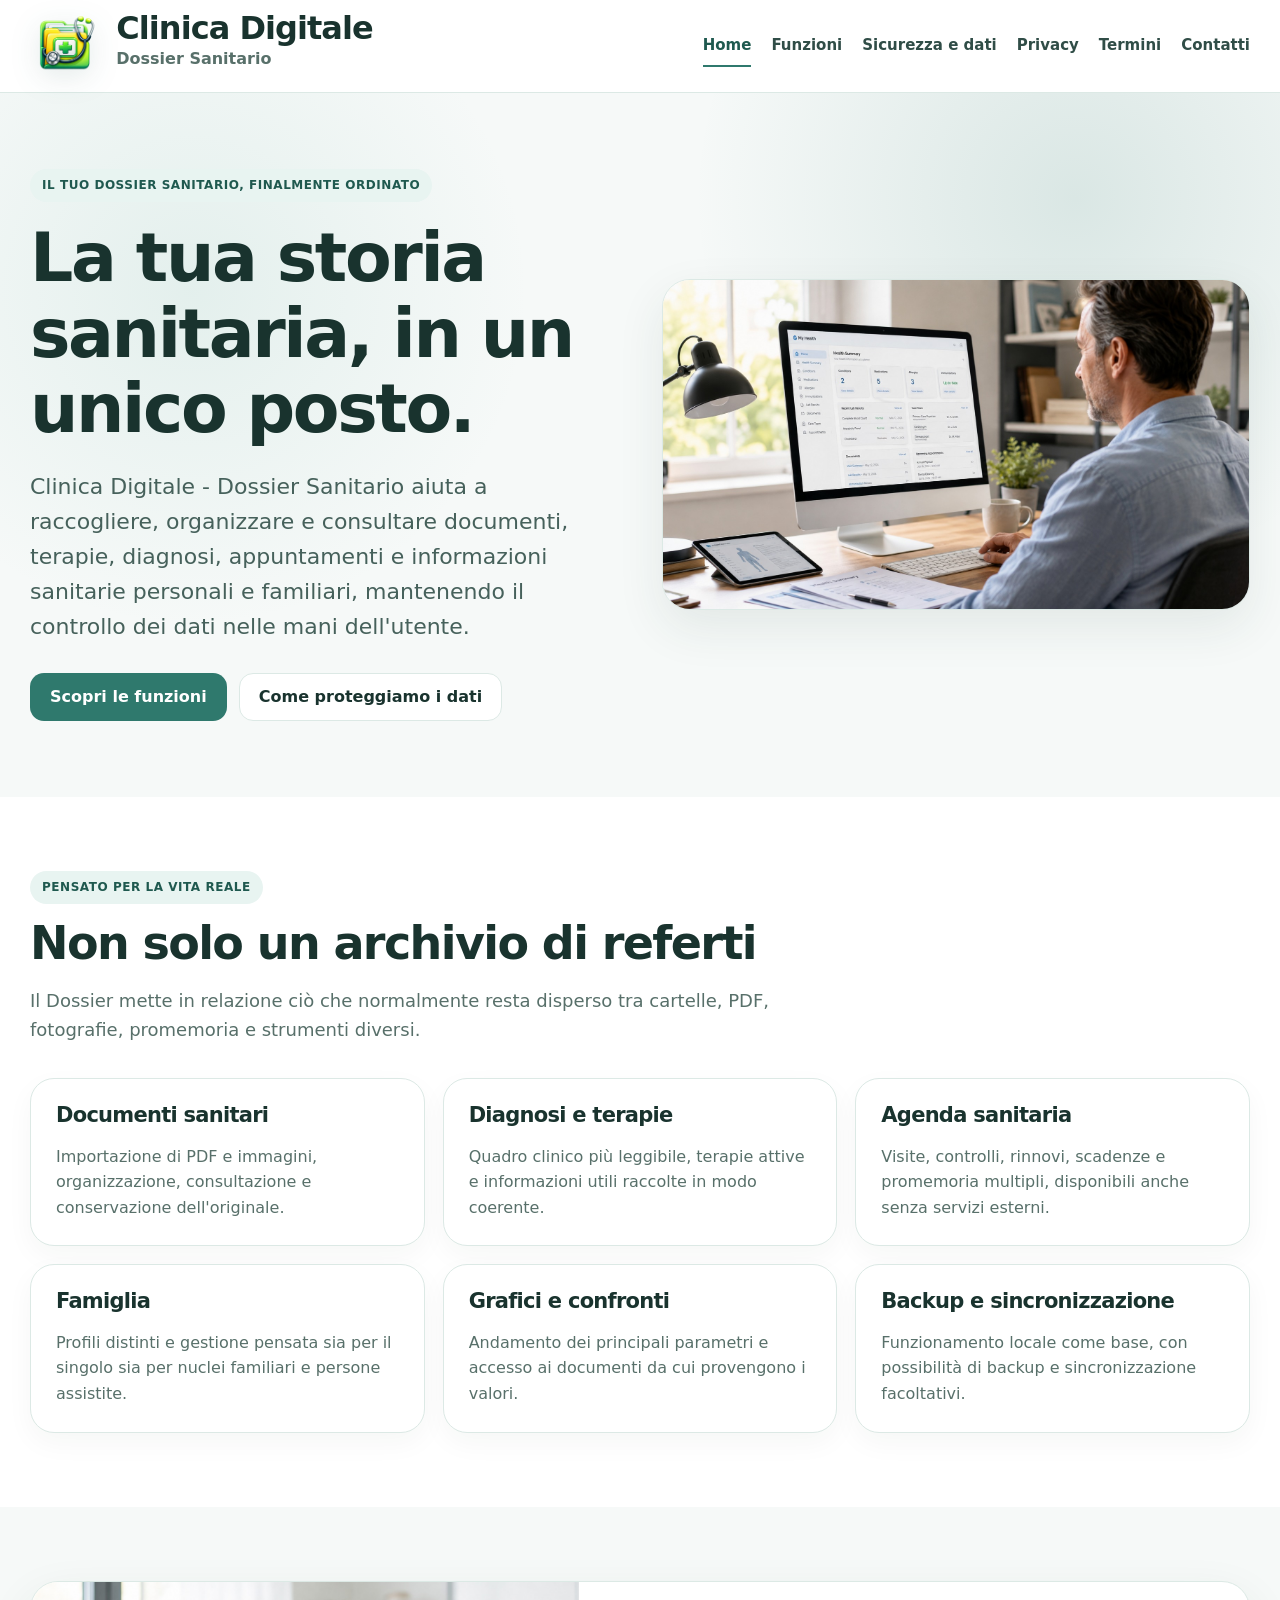
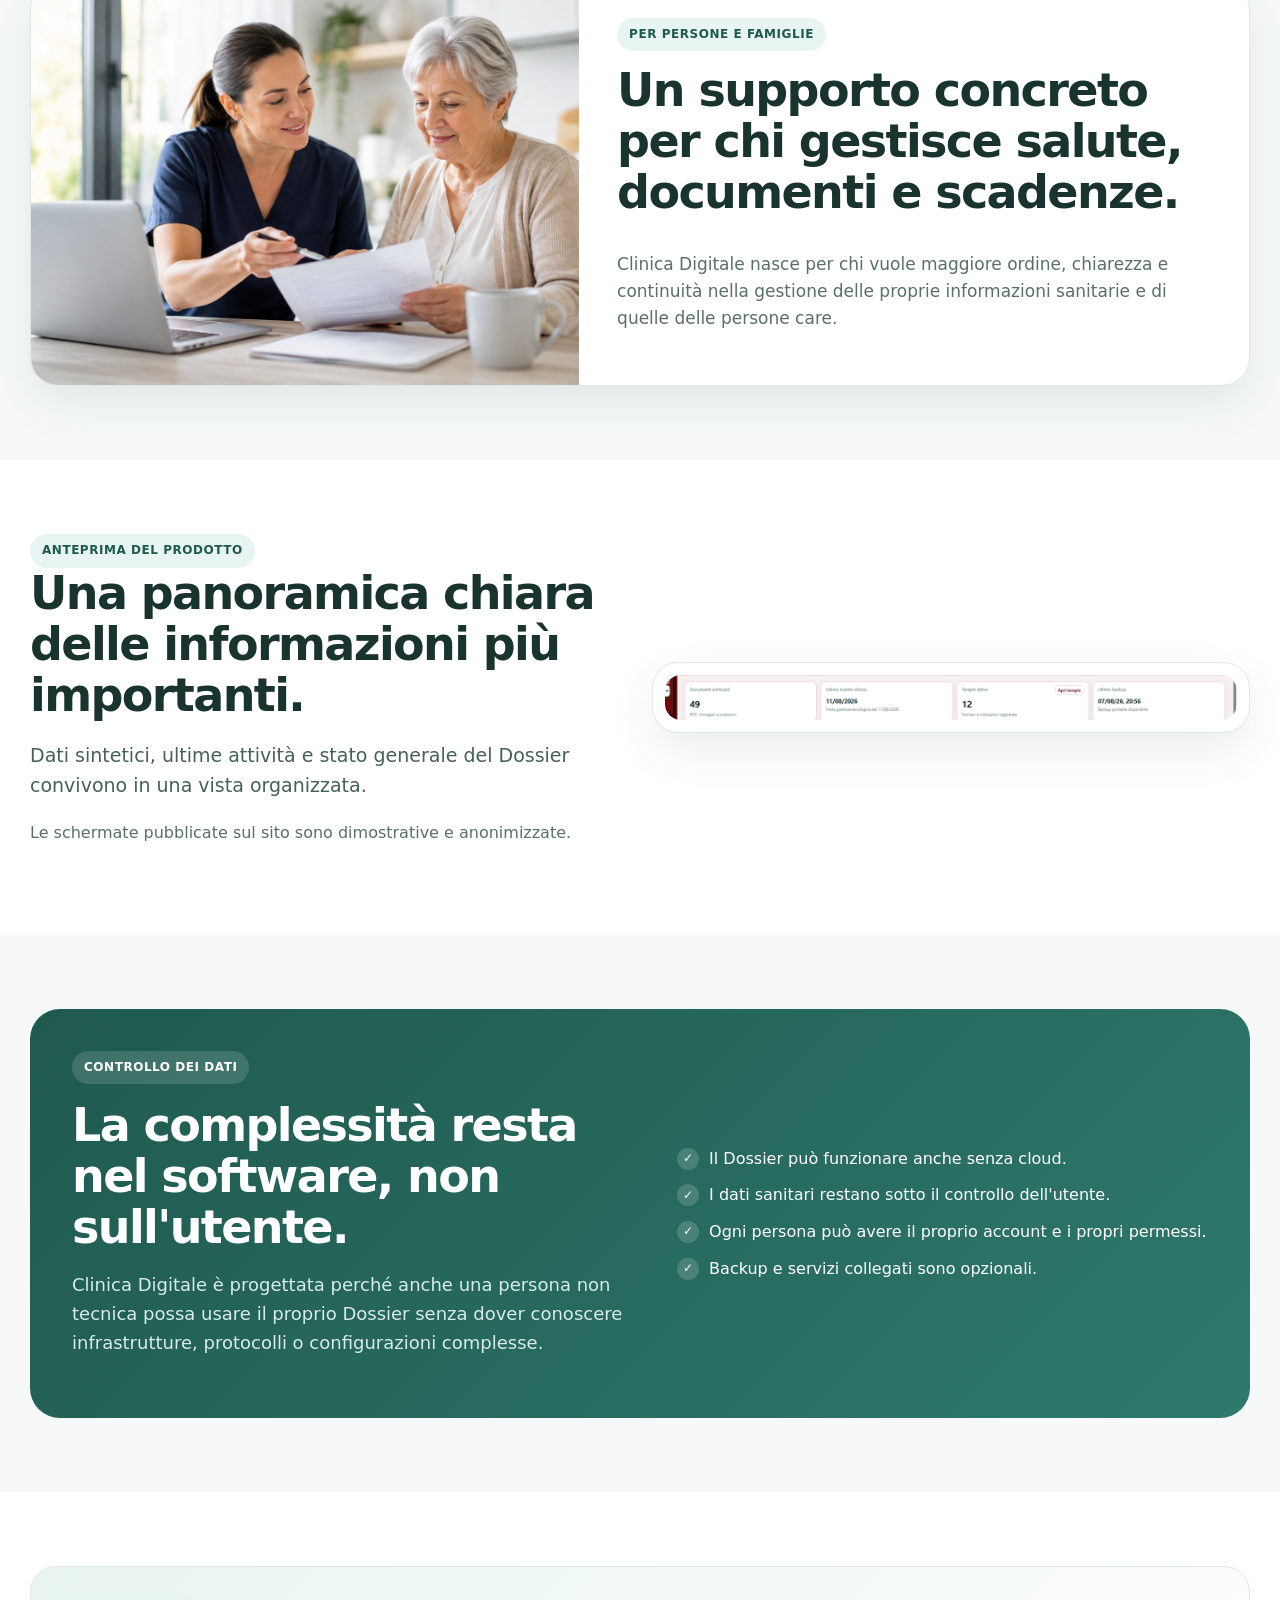
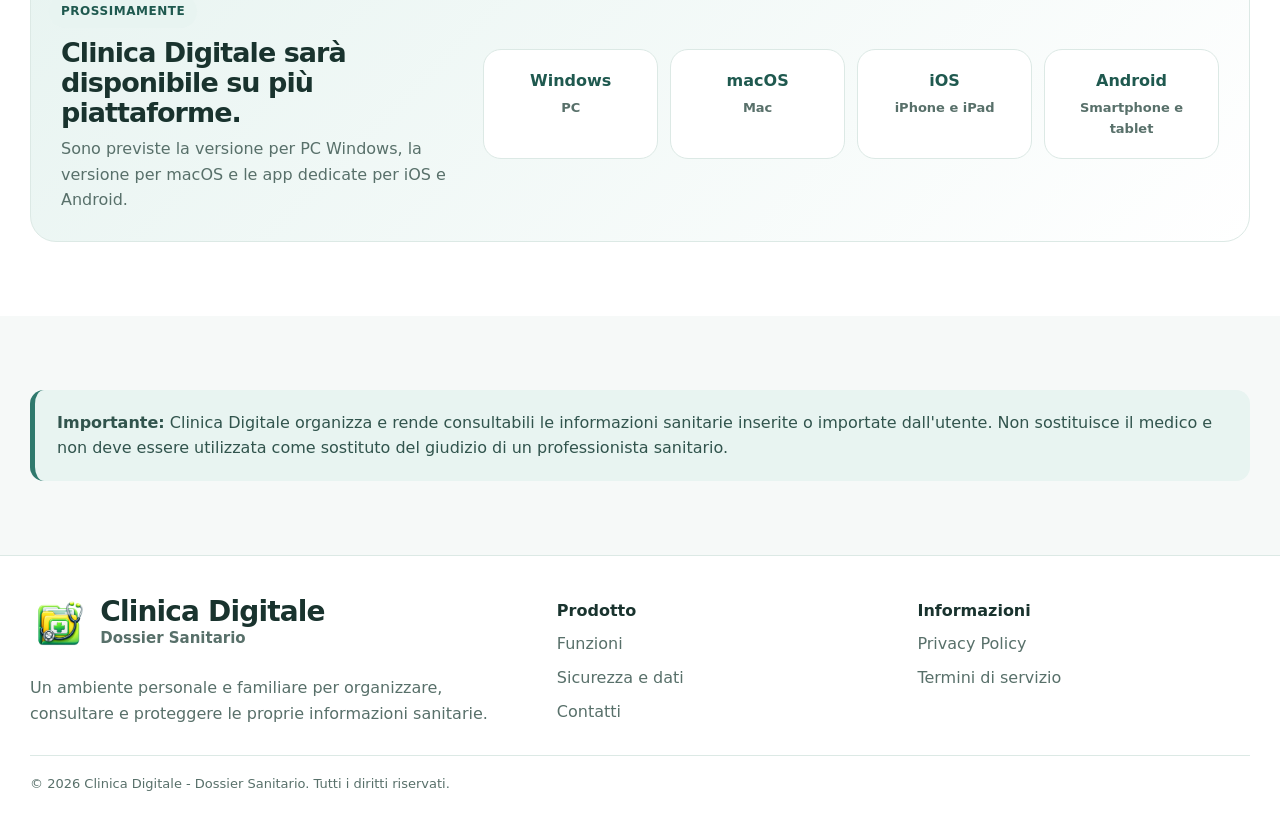
==== index.html @ 503a754d "Add files via upload" ====
<!doctype html><html lang="it"><head><meta charset="utf-8"><meta name="viewport" content="width=device-width,initial-scale=1"><title>Clinica Digitale - Dossier Sanitario</title><meta name="description" content="Organizza documenti, terapie, diagnosi, agenda e informazioni sanitarie personali e familiari in un unico ambiente."><meta name="theme-color" content="#2f796d"><meta property="og:type" content="website"><meta property="og:site_name" content="Clinica Digitale - Dossier Sanitario"><meta property="og:title" content="Clinica Digitale - Dossier Sanitario"><meta property="og:description" content="Organizza documenti, terapie, diagnosi, agenda e informazioni sanitarie personali e familiari in un unico ambiente."><link rel="icon" href="images/favicon.png" type="image/png"><link rel="stylesheet" href="style.css"></head><body><header class="site-header"><div class="container nav"><a class="brand" href="index.html" aria-current="page" aria-label="Clinica Digitale - Dossier Sanitario"><img src="images/icon_brand.png" alt="Icona Dossier Sanitario"><span><strong>Clinica Digitale</strong><small>Dossier Sanitario</small></span></a><nav class="nav-links" aria-label="Navigazione principale"><a href="index.html" aria-current="page">Home</a><a href="funzioni.html">Funzioni</a><a href="sicurezza.html">Sicurezza e dati</a><a href="privacy.html">Privacy</a><a href="termini.html">Termini</a><a href="contatti.html">Contatti</a></nav><span class="mobile-note">Sito ufficiale</span></div></header>
<main>
<section class="hero"><div class="container hero-grid"><div><span class="eyebrow">Il tuo Dossier sanitario, finalmente ordinato</span><h1>La tua storia sanitaria, in un unico posto.</h1><p class="lead">Clinica Digitale - Dossier Sanitario aiuta a raccogliere, organizzare e consultare documenti, terapie, diagnosi, appuntamenti e informazioni sanitarie personali e familiari, mantenendo il controllo dei dati nelle mani dell'utente.</p><div class="hero-actions"><a class="btn btn-primary" href="funzioni.html">Scopri le funzioni</a><a class="btn btn-secondary" href="sicurezza.html">Come proteggiamo i dati</a></div></div><div class="hero-media"><img src="images/stock_dashboard.jpg" alt="Persona che utilizza un dossier sanitario digitale al computer"></div></div></section>
<section class="section alt"><div class="container"><div class="section-head"><span class="eyebrow">Pensato per la vita reale</span><h2 style="margin-top:14px">Non solo un archivio di referti</h2><p>Il Dossier mette in relazione ciò che normalmente resta disperso tra cartelle, PDF, fotografie, promemoria e strumenti diversi.</p></div><div class="grid-3"><article class="card"><h3>Documenti sanitari</h3><p>Importazione di PDF e immagini, organizzazione, consultazione e conservazione dell'originale.</p></article><article class="card"><h3>Diagnosi e terapie</h3><p>Quadro clinico più leggibile, terapie attive e informazioni utili raccolte in modo coerente.</p></article><article class="card"><h3>Agenda sanitaria</h3><p>Visite, controlli, rinnovi, scadenze e promemoria multipli, disponibili anche senza servizi esterni.</p></article><article class="card"><h3>Famiglia</h3><p>Profili distinti e gestione pensata sia per il singolo sia per nuclei familiari e persone assistite.</p></article><article class="card"><h3>Grafici e confronti</h3><p>Andamento dei principali parametri e accesso ai documenti da cui provengono i valori.</p></article><article class="card"><h3>Backup e sincronizzazione</h3><p>Funzionamento locale come base, con possibilità di backup e sincronizzazione facoltativi.</p></article></div></div></section>
<section class="section"><div class="container story-band"><div class="story-photo"><img src="images/stock_caregiver.jpg" alt="Supporto alla gestione delle informazioni sanitarie"></div><div class="story-copy"><span class="label">Per persone e famiglie</span><h2>Un supporto concreto per chi gestisce salute, documenti e scadenze.</h2><p>Clinica Digitale nasce per chi vuole maggiore ordine, chiarezza e continuità nella gestione delle proprie informazioni sanitarie e di quelle delle persone care.</p></div></div></section>
<section class="section alt"><div class="container showcase"><div><span class="label">Anteprima del prodotto</span><h2>Una panoramica chiara delle informazioni più importanti.</h2><p class="lead" style="font-size:19px">Dati sintetici, ultime attività e stato generale del Dossier convivono in una vista organizzata.</p><p style="color:var(--muted)">Le schermate pubblicate sul sito sono dimostrative e anonimizzate.</p></div><div class="frame"><img src="images/panoramica_demo.png" alt="Anteprima anonimizzata della panoramica del Dossier Sanitario"></div></div></section>
<section class="section"><div class="container"><div class="band"><div><span class="eyebrow" style="background:rgba(255,255,255,.14);color:#fff">Controllo dei dati</span><h2 style="margin-top:16px">La complessità resta nel software, non sull'utente.</h2><p>Clinica Digitale è progettata perché anche una persona non tecnica possa usare il proprio Dossier senza dover conoscere infrastrutture, protocolli o configurazioni complesse.</p></div><div class="checklist"><div class="check"><b>✓</b><span>Il Dossier può funzionare anche senza cloud.</span></div><div class="check"><b>✓</b><span>I dati sanitari restano sotto il controllo dell'utente.</span></div><div class="check"><b>✓</b><span>Ogni persona può avere il proprio account e i propri permessi.</span></div><div class="check"><b>✓</b><span>Backup e servizi collegati sono opzionali.</span></div></div></div></div></section>
<section class="section alt"><div class="container"><div class="platform-band"><div class="platform-copy"><span class="label">Prossimamente</span><h2>Clinica Digitale sarà disponibile su più piattaforme.</h2><p>Sono previste la versione per PC Windows, la versione per macOS e le app dedicate per iOS e Android.</p></div><div class="platform-list"><div class="platform-item">Windows<span>PC</span></div><div class="platform-item">macOS<span>Mac</span></div><div class="platform-item">iOS<span>iPhone e iPad</span></div><div class="platform-item">Android<span>Smartphone e tablet</span></div></div></div></div></div></section>
<section class="section"><div class="container"><div class="callout"><strong>Importante:</strong> Clinica Digitale organizza e rende consultabili le informazioni sanitarie inserite o importate dall'utente. Non sostituisce il medico e non deve essere utilizzata come sostituto del giudizio di un professionista sanitario.</div></div></section>
</main><footer class="site-footer"><div class="container"><div class="footer-grid"><div><a class="brand" href="index.html"><img src="images/icon_brand.png" alt="Icona Dossier Sanitario"><span><strong>Clinica Digitale</strong><small>Dossier Sanitario</small></span></a><p style="color:var(--muted);max-width:500px;margin:14px 0 0">Un ambiente personale e familiare per organizzare, consultare e proteggere le proprie informazioni sanitarie.</p></div><div class="footer-links"><strong>Prodotto</strong><a href="funzioni.html">Funzioni</a><a href="sicurezza.html">Sicurezza e dati</a><a href="contatti.html">Contatti</a></div><div class="footer-links"><strong>Informazioni</strong><a href="privacy.html">Privacy Policy</a><a href="termini.html">Termini di servizio</a></div></div><div class="footer-bottom">© 2026 Clinica Digitale - Dossier Sanitario. Tutti i diritti riservati.</div></div></footer></body></html>
---- style.css ----
:root{
  --bg:#f6f9f8;
  --surface:#fff;
  --surface-2:#eff7f4;
  --text:#19332e;
  --muted:#58706a;
  --line:#dce9e5;
  --brand:#2f796d;
  --brand-dark:#1f594f;
  --brand-soft:#e8f4f1;
  --shadow:0 18px 48px rgba(28,67,60,.09);
  --radius:24px;
  --max:1220px;
}
*{box-sizing:border-box} html{scroll-behavior:smooth}
body{margin:0;font-family:Inter,ui-sans-serif,system-ui,-apple-system,BlinkMacSystemFont,"Segoe UI",sans-serif;color:var(--text);background:var(--bg);line-height:1.6}
a{color:inherit} img{display:block;max-width:100%}
.container{width:min(var(--max),calc(100% - 42px));margin:auto}
.site-header{position:sticky;top:0;z-index:30;background:rgba(255,255,255,.96);backdrop-filter:blur(14px);border-bottom:1px solid var(--line)}
.nav{min-height:92px;display:flex;align-items:center;justify-content:space-between;gap:28px}
.brand{display:inline-flex;align-items:flex-start;gap:18px;text-decoration:none;min-width:0}
.brand>span{display:flex;flex-direction:column;justify-content:flex-start;align-items:flex-start;min-height:68px}
.brand img{width:auto;height:68px;object-fit:contain;flex:0 0 auto;display:block;align-self:flex-start;filter:drop-shadow(0 7px 15px rgba(27,84,74,.12))}
.brand strong{display:block;font-size:32px;line-height:1;letter-spacing:-.03em}
.brand small{display:block;font-size:16px;line-height:1;font-weight:750;color:var(--muted);margin-top:7px}
.nav-links{display:flex;align-items:center;gap:20px;flex-wrap:wrap}
.nav-links a{text-decoration:none;font-weight:750;font-size:15px;color:#304d47;padding:8px 0;border-bottom:2px solid transparent}
.nav-links a:hover,.nav-links a[aria-current="page"]{color:var(--brand-dark);border-bottom-color:var(--brand)}
.mobile-note{display:none;color:var(--muted);font-size:13px}
.eyebrow,.label{display:inline-flex;align-items:center;padding:7px 12px;border-radius:999px;background:var(--brand-soft);color:var(--brand-dark);font-weight:850;font-size:12px;text-transform:uppercase;letter-spacing:.045em}
h1,h2,h3{line-height:1.11;letter-spacing:-.035em;margin-top:0} h1{font-size:clamp(42px,5.6vw,68px);margin:18px 0 20px} h2{font-size:clamp(31px,4vw,46px);margin-bottom:16px} h3{font-size:21px;margin-bottom:9px}
.lead{font-size:clamp(18px,2vw,22px);color:#46615b;max-width:760px}
.hero{padding:76px 0;background:radial-gradient(circle at 84% 15%,rgba(47,121,109,.14),transparent 31%),radial-gradient(circle at 15% 28%,rgba(121,185,172,.15),transparent 28%)}
.hero-grid,.page-hero-split{display:grid;grid-template-columns:1fr 1fr;gap:44px;align-items:center}
.hero-actions{display:flex;gap:12px;flex-wrap:wrap;margin-top:28px}
.btn{display:inline-flex;align-items:center;justify-content:center;min-height:48px;padding:0 19px;border-radius:14px;text-decoration:none;font-weight:850;border:1px solid transparent}
.btn-primary{background:var(--brand);color:#fff}.btn-secondary{background:#fff;border-color:var(--line)}
.hero-media,.photo-frame{border-radius:28px;overflow:hidden;box-shadow:var(--shadow);background:#fff;border:1px solid var(--line)}
.hero-media{aspect-ratio:16/9}.photo-frame{aspect-ratio:16/7}
.hero-media img,.photo-frame img{width:100%;height:100%;object-fit:cover}
.page-hero{padding:64px 0;background:linear-gradient(180deg,#fff,var(--bg))}.page-hero p{max-width:760px;font-size:19px;color:var(--muted)}
.page-hero.split{padding:66px 0}.page-hero.split .hero-copy p{font-size:18px;color:var(--muted);max-width:600px}.page-hero.split h1{font-size:clamp(40px,5vw,62px)}
.section{padding:74px 0}.section.alt{background:#fff}.section-head{max-width:780px;margin-bottom:34px}.section-head p{font-size:18px;color:var(--muted)}
.grid-3{display:grid;grid-template-columns:repeat(3,1fr);gap:18px}.grid-2{display:grid;grid-template-columns:repeat(2,1fr);gap:18px}
.feature-list{display:grid;grid-template-columns:repeat(2,1fr);gap:0 34px;background:#fff;border:1px solid var(--line);border-radius:26px;padding:14px 28px;box-shadow:0 10px 28px rgba(20,40,37,.035)}
.feature-row{display:grid;grid-template-columns:52px 1fr;gap:14px;padding:22px 0;border-bottom:1px solid var(--line)}
.feature-row:nth-last-child(-n+2){border-bottom:0}.feature-icon{width:46px;height:46px;border-radius:15px;background:var(--brand-soft);display:grid;place-items:center;color:var(--brand-dark);font-weight:900;font-size:19px}
.feature-row h3{font-size:18px;margin:0 0 6px}.feature-row p{margin:0;color:var(--muted);font-size:15px}
.card{background:#fff;border:1px solid var(--line);border-radius:var(--radius);padding:25px;box-shadow:0 10px 28px rgba(20,40,37,.04)}.card p{margin-bottom:0;color:var(--muted)}
.story-band{display:grid;grid-template-columns:.9fr 1.1fr;align-items:stretch;background:#fff;border:1px solid var(--line);border-radius:28px;overflow:hidden;box-shadow:var(--shadow)}
.story-copy{padding:36px 38px;display:flex;flex-direction:column;justify-content:center}.story-copy .label{align-self:flex-start;margin-bottom:14px}.story-copy p{color:var(--muted);font-size:17px}.story-photo{min-height:280px}.story-photo img{width:100%;height:100%;object-fit:cover}
.screenshot-grid{display:grid;grid-template-columns:repeat(2,1fr);gap:18px}.screenshot-card{background:#fff;border:1px solid var(--line);border-radius:24px;overflow:hidden;box-shadow:0 10px 28px rgba(20,40,37,.045)}.screenshot-card img{width:100%;height:auto}.screenshot-card .copy{padding:20px 22px}.screenshot-card p{margin:0;color:var(--muted)}
.showcase{display:grid;grid-template-columns:1fr 1fr;gap:24px;align-items:center}.frame{background:#fff;border:1px solid var(--line);border-radius:26px;padding:12px;box-shadow:var(--shadow)}.frame img{width:100%;border-radius:16px}
.band{background:linear-gradient(135deg,var(--brand-dark),var(--brand));color:white;border-radius:30px;padding:42px;display:grid;grid-template-columns:1.04fr .96fr;gap:30px;align-items:center}.band p{color:#d8ece7;font-size:18px}.checklist{display:grid;gap:11px}.check{display:flex;gap:10px;align-items:flex-start}.check b{flex:0 0 22px;width:22px;height:22px;border-radius:50%;background:rgba(255,255,255,.16);display:grid;place-items:center;font-size:12px;margin-top:2px}
.callout{border-left:5px solid var(--brand);background:var(--brand-soft);padding:20px 22px;border-radius:14px;color:#31544d}
.platform-band{display:grid;grid-template-columns:1.05fr 1.95fr;gap:26px;align-items:center;background:linear-gradient(135deg,var(--brand-soft),#fff);border:1px solid var(--line);border-radius:26px;padding:28px 30px}.platform-copy{display:flex;flex-direction:column;align-items:flex-start}.platform-copy .label{margin:0 0 12px 0}.platform-band h2{font-size:27px;margin:0 0 8px}.platform-band p{margin:0;color:var(--muted)}
.platform-list{display:grid;grid-template-columns:repeat(4,minmax(0,1fr));gap:12px;align-items:stretch}.platform-item{background:#fff;border:1px solid var(--line);border-radius:18px;padding:18px;text-align:center;font-weight:850;color:var(--brand-dark)}.platform-item span{display:block;color:var(--muted);font-size:13px;font-weight:650;margin-top:5px}
.contact-hero{padding:64px 0;background:#fff}.contact-grid{display:grid;grid-template-columns:.85fr 1.15fr;gap:34px;align-items:center}.contact-cards{display:grid;grid-template-columns:1fr 1fr;gap:18px}.contact-card a{font-weight:850;color:var(--brand-dark)}
.prose{max-width:920px}.prose h2{font-size:31px;margin-top:48px}.prose h3{font-size:22px;margin-top:34px}.prose p,.prose li{color:#405954}.prose ul{padding-left:22px}.prose a{color:var(--brand);font-weight:700}.meta{font-size:14px;color:var(--muted);margin-top:8px}.notice{background:#f6fbf9;border:1px solid #cfe8e1;border-radius:16px;padding:18px;color:#355750}
.site-footer{padding:42px 0 28px;border-top:1px solid var(--line);background:#fff}.footer-grid{display:grid;grid-template-columns:1.2fr .8fr .8fr;gap:28px}.site-footer .brand{gap:14px;align-items:flex-start}.site-footer .brand>span{min-height:56px;align-items:flex-start}.site-footer .brand img{width:auto;height:56px;flex:0 0 auto;object-fit:contain;display:block;align-self:flex-start;filter:none}.site-footer .brand strong{font-size:28px;line-height:1}.site-footer .brand small{font-size:15px;line-height:1;margin-top:5px}.footer-links{display:grid;gap:8px;align-content:start}.footer-links a{text-decoration:none;color:var(--muted)}.footer-bottom{margin-top:28px;padding-top:18px;border-top:1px solid var(--line);color:var(--muted);font-size:13px}
@media(max-width:980px){.nav-links{display:none}.mobile-note{display:block}.hero-grid,.page-hero-split,.story-band,.contact-grid,.footer-grid,.showcase{grid-template-columns:1fr}.feature-list,.screenshot-grid{grid-template-columns:1fr}.feature-row:nth-last-child(-n+2){border-bottom:1px solid var(--line)}.feature-row:last-child{border-bottom:0}.story-photo{min-height:300px}}
@media(max-width:720px){.container{width:min(var(--max),calc(100% - 24px))}.section{padding:54px 0}.grid-2,.grid-3,.contact-cards,.platform-band,.platform-list{grid-template-columns:1fr}.nav{min-height:84px}.brand img{width:auto;height:52px;flex-basis:auto}.brand>span{min-height:52px}.brand strong{font-size:25px;line-height:1}.brand small{font-size:14px;line-height:1;margin-top:5px}.site-footer .brand img{width:auto;height:44px;flex-basis:auto}.site-footer .brand>span{min-height:44px}.site-footer .brand strong{font-size:25px}.site-footer .brand small{font-size:14px;margin-top:5px}.hero{padding:56px 0}.story-copy{padding:28px}.photo-frame{aspect-ratio:4/3}}

.platform-copy{display:flex;flex-direction:column;align-items:flex-start;justify-content:center}.platform-copy .label{align-self:flex-start;margin:0 0 10px;transform:translateX(-12px)}.platform-copy h2{width:100%;margin:0 0 8px}.platform-copy p{width:100%;margin:0;color:var(--muted)}
@media(max-width:980px) and (min-width:721px){.platform-list{grid-template-columns:repeat(2,minmax(0,1fr))}}
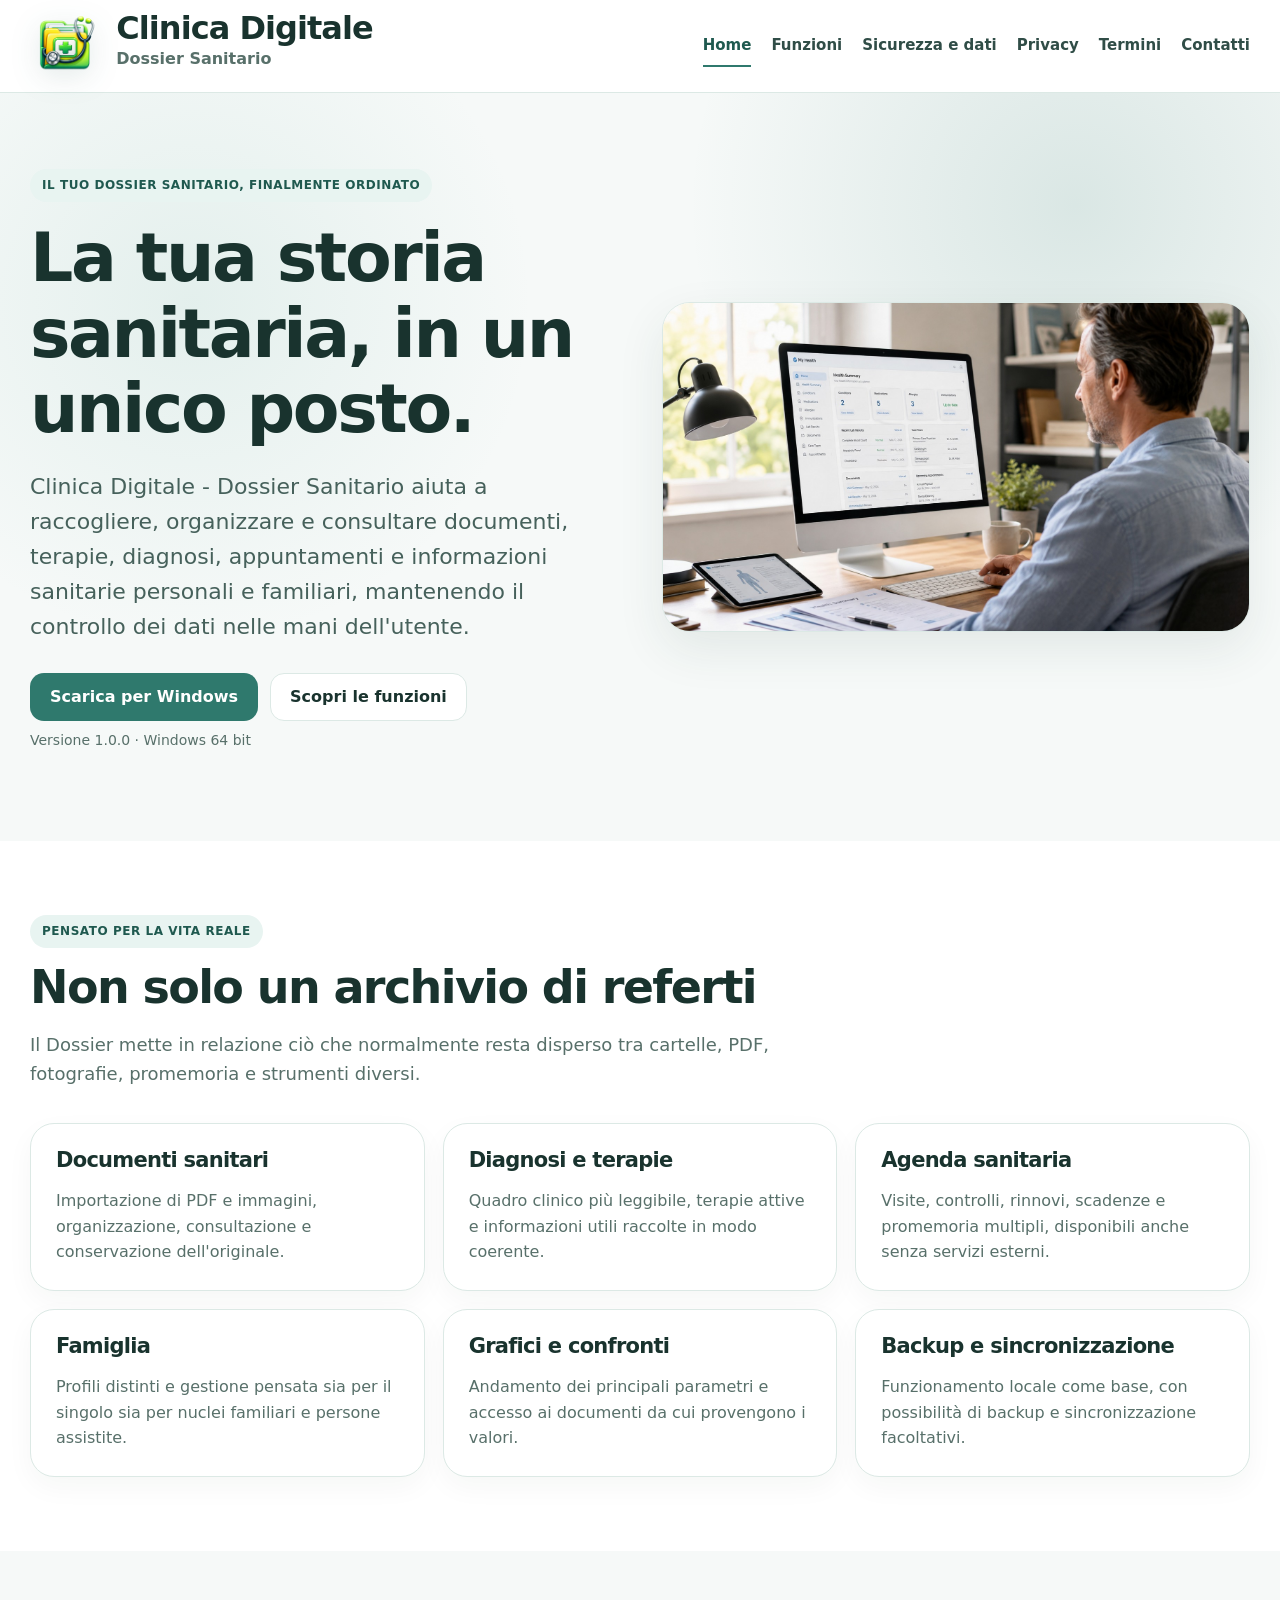
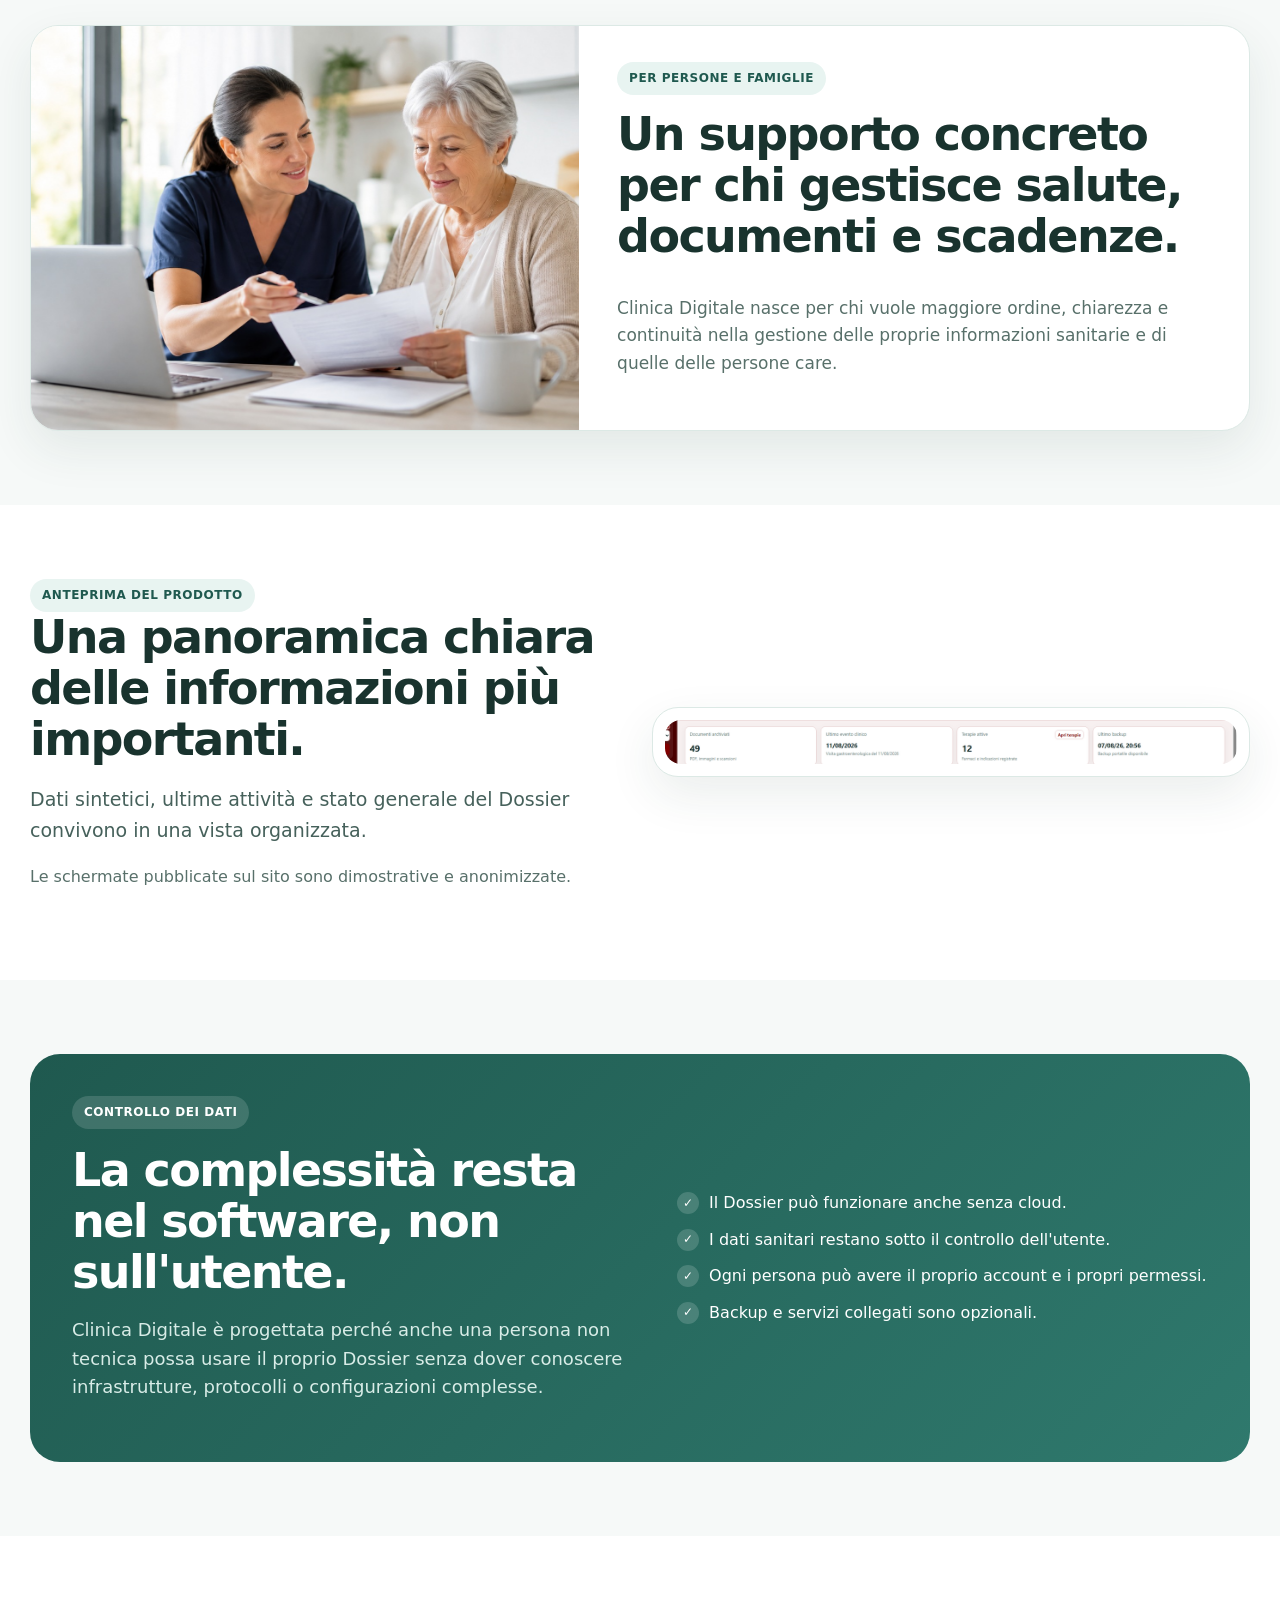
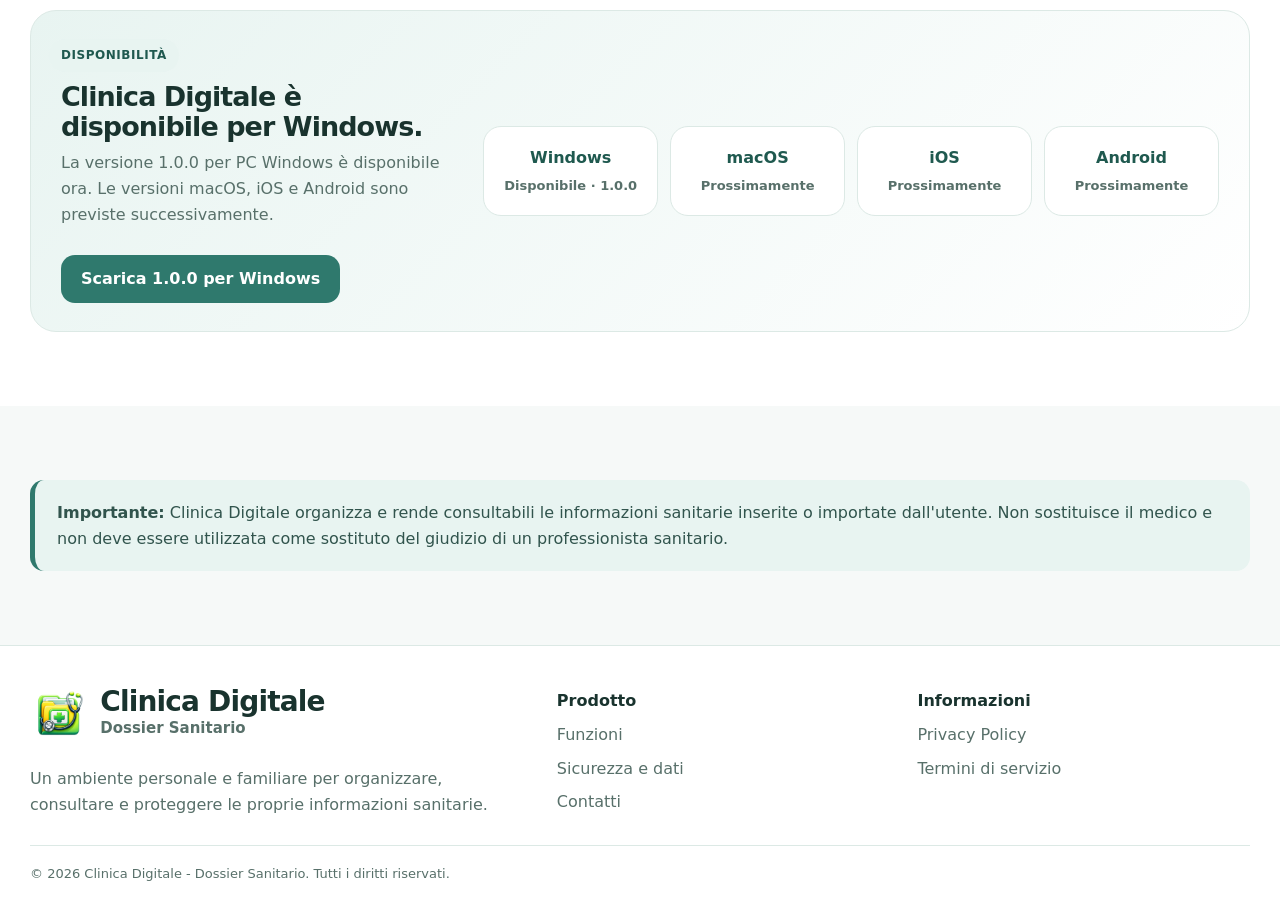
==== commit c758d04a: "Add Windows 1.0.0 download to site" ====
--- a/index.html
+++ b/index.html
@@ -1,10 +1,10 @@
 <!doctype html><html lang="it"><head><meta charset="utf-8"><meta name="viewport" content="width=device-width,initial-scale=1"><title>Clinica Digitale - Dossier Sanitario</title><meta name="description" content="Organizza documenti, terapie, diagnosi, agenda e informazioni sanitarie personali e familiari in un unico ambiente."><meta name="theme-color" content="#2f796d"><meta property="og:type" content="website"><meta property="og:site_name" content="Clinica Digitale - Dossier Sanitario"><meta property="og:title" content="Clinica Digitale - Dossier Sanitario"><meta property="og:description" content="Organizza documenti, terapie, diagnosi, agenda e informazioni sanitarie personali e familiari in un unico ambiente."><link rel="icon" href="images/favicon.png" type="image/png"><link rel="stylesheet" href="style.css"></head><body><header class="site-header"><div class="container nav"><a class="brand" href="index.html" aria-current="page" aria-label="Clinica Digitale - Dossier Sanitario"><img src="images/icon_brand.png" alt="Icona Dossier Sanitario"><span><strong>Clinica Digitale</strong><small>Dossier Sanitario</small></span></a><nav class="nav-links" aria-label="Navigazione principale"><a href="index.html" aria-current="page">Home</a><a href="funzioni.html">Funzioni</a><a href="sicurezza.html">Sicurezza e dati</a><a href="privacy.html">Privacy</a><a href="termini.html">Termini</a><a href="contatti.html">Contatti</a></nav><span class="mobile-note">Sito ufficiale</span></div></header>
 <main>
-<section class="hero"><div class="container hero-grid"><div><span class="eyebrow">Il tuo Dossier sanitario, finalmente ordinato</span><h1>La tua storia sanitaria, in un unico posto.</h1><p class="lead">Clinica Digitale - Dossier Sanitario aiuta a raccogliere, organizzare e consultare documenti, terapie, diagnosi, appuntamenti e informazioni sanitarie personali e familiari, mantenendo il controllo dei dati nelle mani dell'utente.</p><div class="hero-actions"><a class="btn btn-primary" href="funzioni.html">Scopri le funzioni</a><a class="btn btn-secondary" href="sicurezza.html">Come proteggiamo i dati</a></div></div><div class="hero-media"><img src="images/stock_dashboard.jpg" alt="Persona che utilizza un dossier sanitario digitale al computer"></div></div></section>
+<section class="hero"><div class="container hero-grid"><div><span class="eyebrow">Il tuo Dossier sanitario, finalmente ordinato</span><h1>La tua storia sanitaria, in un unico posto.</h1><p class="lead">Clinica Digitale - Dossier Sanitario aiuta a raccogliere, organizzare e consultare documenti, terapie, diagnosi, appuntamenti e informazioni sanitarie personali e familiari, mantenendo il controllo dei dati nelle mani dell'utente.</p><div class="hero-actions"><a class="btn btn-primary" href="https://github.com/clinicadigitale/dossier-sanitario-updates/releases/download/v1.0.0/ClinicaDigitale_DossierSanitario_1.0.0_WIN64.exe">Scarica per Windows</a><a class="btn btn-secondary" href="funzioni.html">Scopri le funzioni</a></div><p class="meta">Versione 1.0.0 · Windows 64 bit</p></div><div class="hero-media"><img src="images/stock_dashboard.jpg" alt="Persona che utilizza un dossier sanitario digitale al computer"></div></div></section>
 <section class="section alt"><div class="container"><div class="section-head"><span class="eyebrow">Pensato per la vita reale</span><h2 style="margin-top:14px">Non solo un archivio di referti</h2><p>Il Dossier mette in relazione ciò che normalmente resta disperso tra cartelle, PDF, fotografie, promemoria e strumenti diversi.</p></div><div class="grid-3"><article class="card"><h3>Documenti sanitari</h3><p>Importazione di PDF e immagini, organizzazione, consultazione e conservazione dell'originale.</p></article><article class="card"><h3>Diagnosi e terapie</h3><p>Quadro clinico più leggibile, terapie attive e informazioni utili raccolte in modo coerente.</p></article><article class="card"><h3>Agenda sanitaria</h3><p>Visite, controlli, rinnovi, scadenze e promemoria multipli, disponibili anche senza servizi esterni.</p></article><article class="card"><h3>Famiglia</h3><p>Profili distinti e gestione pensata sia per il singolo sia per nuclei familiari e persone assistite.</p></article><article class="card"><h3>Grafici e confronti</h3><p>Andamento dei principali parametri e accesso ai documenti da cui provengono i valori.</p></article><article class="card"><h3>Backup e sincronizzazione</h3><p>Funzionamento locale come base, con possibilità di backup e sincronizzazione facoltativi.</p></article></div></div></section>
 <section class="section"><div class="container story-band"><div class="story-photo"><img src="images/stock_caregiver.jpg" alt="Supporto alla gestione delle informazioni sanitarie"></div><div class="story-copy"><span class="label">Per persone e famiglie</span><h2>Un supporto concreto per chi gestisce salute, documenti e scadenze.</h2><p>Clinica Digitale nasce per chi vuole maggiore ordine, chiarezza e continuità nella gestione delle proprie informazioni sanitarie e di quelle delle persone care.</p></div></div></section>
 <section class="section alt"><div class="container showcase"><div><span class="label">Anteprima del prodotto</span><h2>Una panoramica chiara delle informazioni più importanti.</h2><p class="lead" style="font-size:19px">Dati sintetici, ultime attività e stato generale del Dossier convivono in una vista organizzata.</p><p style="color:var(--muted)">Le schermate pubblicate sul sito sono dimostrative e anonimizzate.</p></div><div class="frame"><img src="images/panoramica_demo.png" alt="Anteprima anonimizzata della panoramica del Dossier Sanitario"></div></div></section>
 <section class="section"><div class="container"><div class="band"><div><span class="eyebrow" style="background:rgba(255,255,255,.14);color:#fff">Controllo dei dati</span><h2 style="margin-top:16px">La complessità resta nel software, non sull'utente.</h2><p>Clinica Digitale è progettata perché anche una persona non tecnica possa usare il proprio Dossier senza dover conoscere infrastrutture, protocolli o configurazioni complesse.</p></div><div class="checklist"><div class="check"><b>✓</b><span>Il Dossier può funzionare anche senza cloud.</span></div><div class="check"><b>✓</b><span>I dati sanitari restano sotto il controllo dell'utente.</span></div><div class="check"><b>✓</b><span>Ogni persona può avere il proprio account e i propri permessi.</span></div><div class="check"><b>✓</b><span>Backup e servizi collegati sono opzionali.</span></div></div></div></div></section>
-<section class="section alt"><div class="container"><div class="platform-band"><div class="platform-copy"><span class="label">Prossimamente</span><h2>Clinica Digitale sarà disponibile su più piattaforme.</h2><p>Sono previste la versione per PC Windows, la versione per macOS e le app dedicate per iOS e Android.</p></div><div class="platform-list"><div class="platform-item">Windows<span>PC</span></div><div class="platform-item">macOS<span>Mac</span></div><div class="platform-item">iOS<span>iPhone e iPad</span></div><div class="platform-item">Android<span>Smartphone e tablet</span></div></div></div></div></div></section>
+<section class="section alt"><div class="container"><div class="platform-band"><div class="platform-copy"><span class="label">Disponibilità</span><h2>Clinica Digitale è disponibile per Windows.</h2><p>La versione 1.0.0 per PC Windows è disponibile ora. Le versioni macOS, iOS e Android sono previste successivamente.</p><div class="hero-actions"><a class="btn btn-primary" href="https://github.com/clinicadigitale/dossier-sanitario-updates/releases/download/v1.0.0/ClinicaDigitale_DossierSanitario_1.0.0_WIN64.exe">Scarica 1.0.0 per Windows</a></div></div><div class="platform-list"><div class="platform-item">Windows<span>Disponibile · 1.0.0</span></div><div class="platform-item">macOS<span>Prossimamente</span></div><div class="platform-item">iOS<span>Prossimamente</span></div><div class="platform-item">Android<span>Prossimamente</span></div></div></div></div></div></section>
 <section class="section"><div class="container"><div class="callout"><strong>Importante:</strong> Clinica Digitale organizza e rende consultabili le informazioni sanitarie inserite o importate dall'utente. Non sostituisce il medico e non deve essere utilizzata come sostituto del giudizio di un professionista sanitario.</div></div></section>
 </main><footer class="site-footer"><div class="container"><div class="footer-grid"><div><a class="brand" href="index.html"><img src="images/icon_brand.png" alt="Icona Dossier Sanitario"><span><strong>Clinica Digitale</strong><small>Dossier Sanitario</small></span></a><p style="color:var(--muted);max-width:500px;margin:14px 0 0">Un ambiente personale e familiare per organizzare, consultare e proteggere le proprie informazioni sanitarie.</p></div><div class="footer-links"><strong>Prodotto</strong><a href="funzioni.html">Funzioni</a><a href="sicurezza.html">Sicurezza e dati</a><a href="contatti.html">Contatti</a></div><div class="footer-links"><strong>Informazioni</strong><a href="privacy.html">Privacy Policy</a><a href="termini.html">Termini di servizio</a></div></div><div class="footer-bottom">© 2026 Clinica Digitale - Dossier Sanitario. Tutti i diritti riservati.</div></div></footer></body></html>
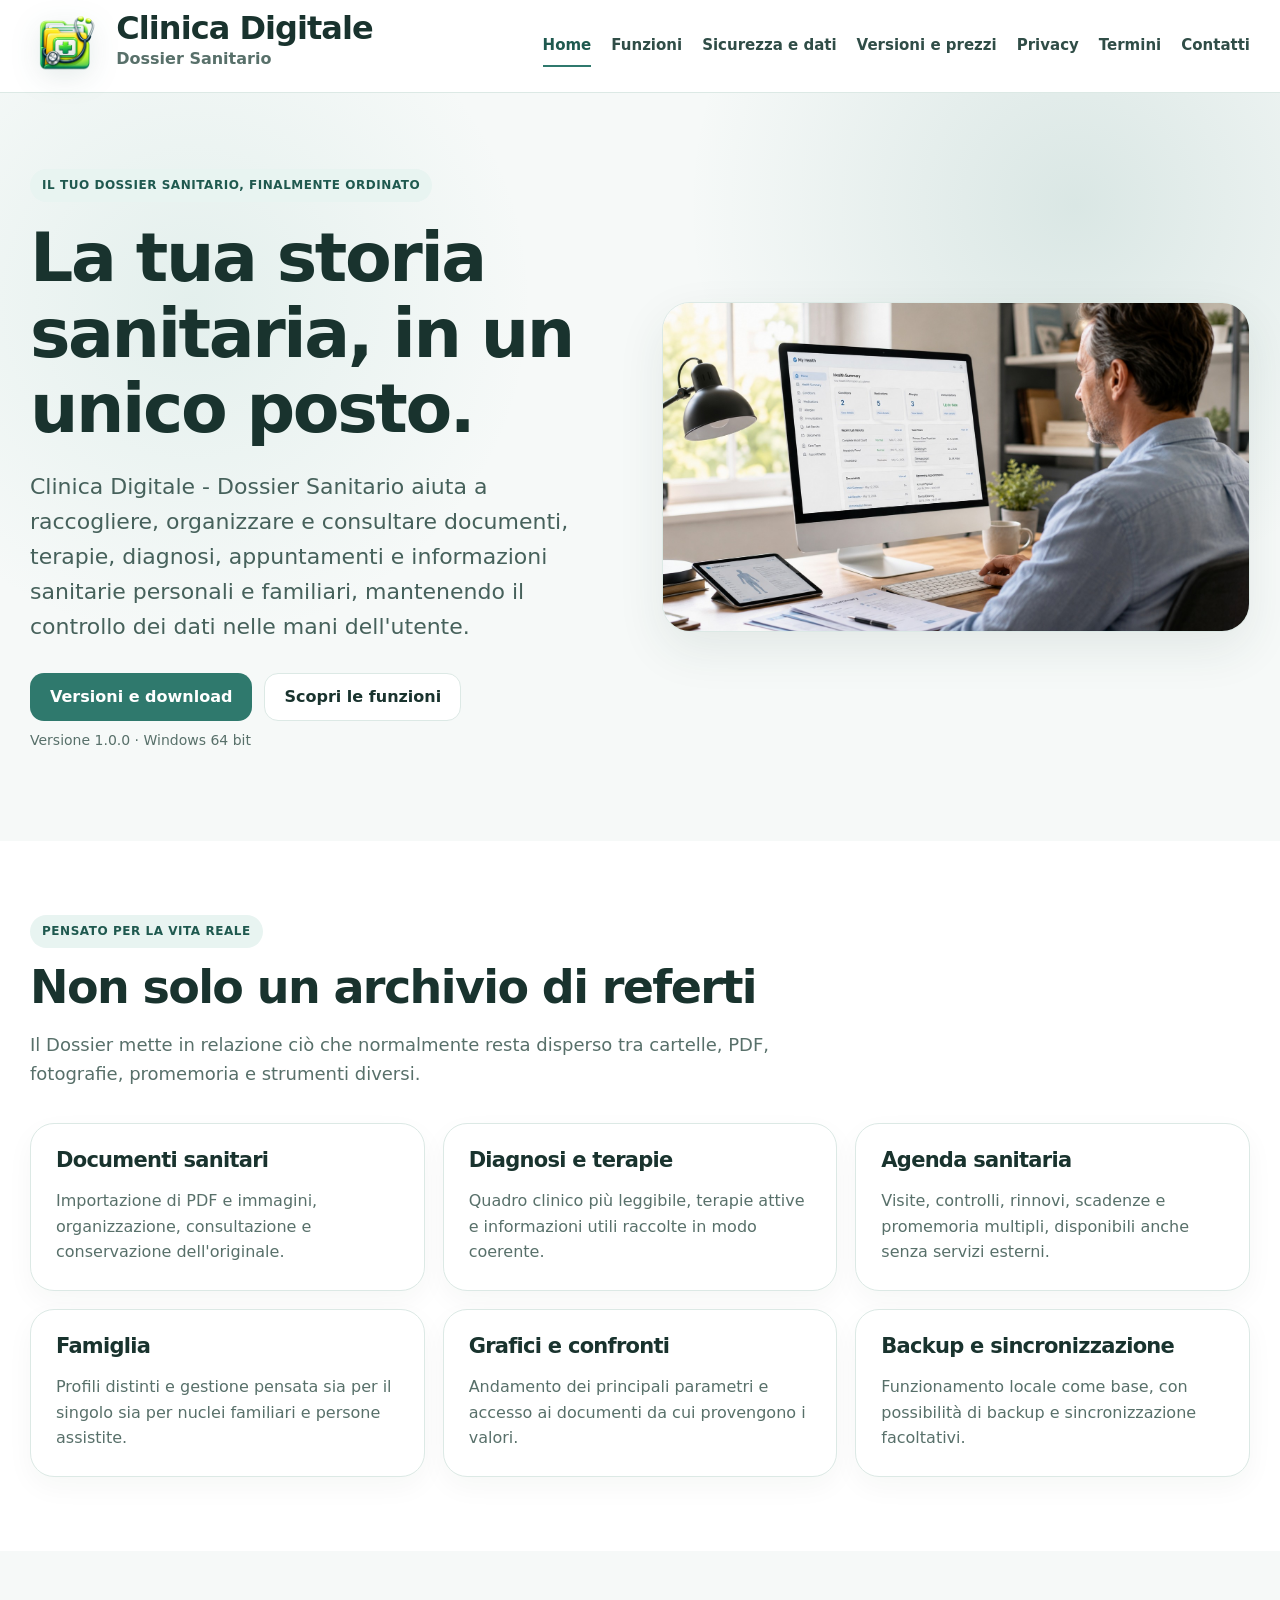
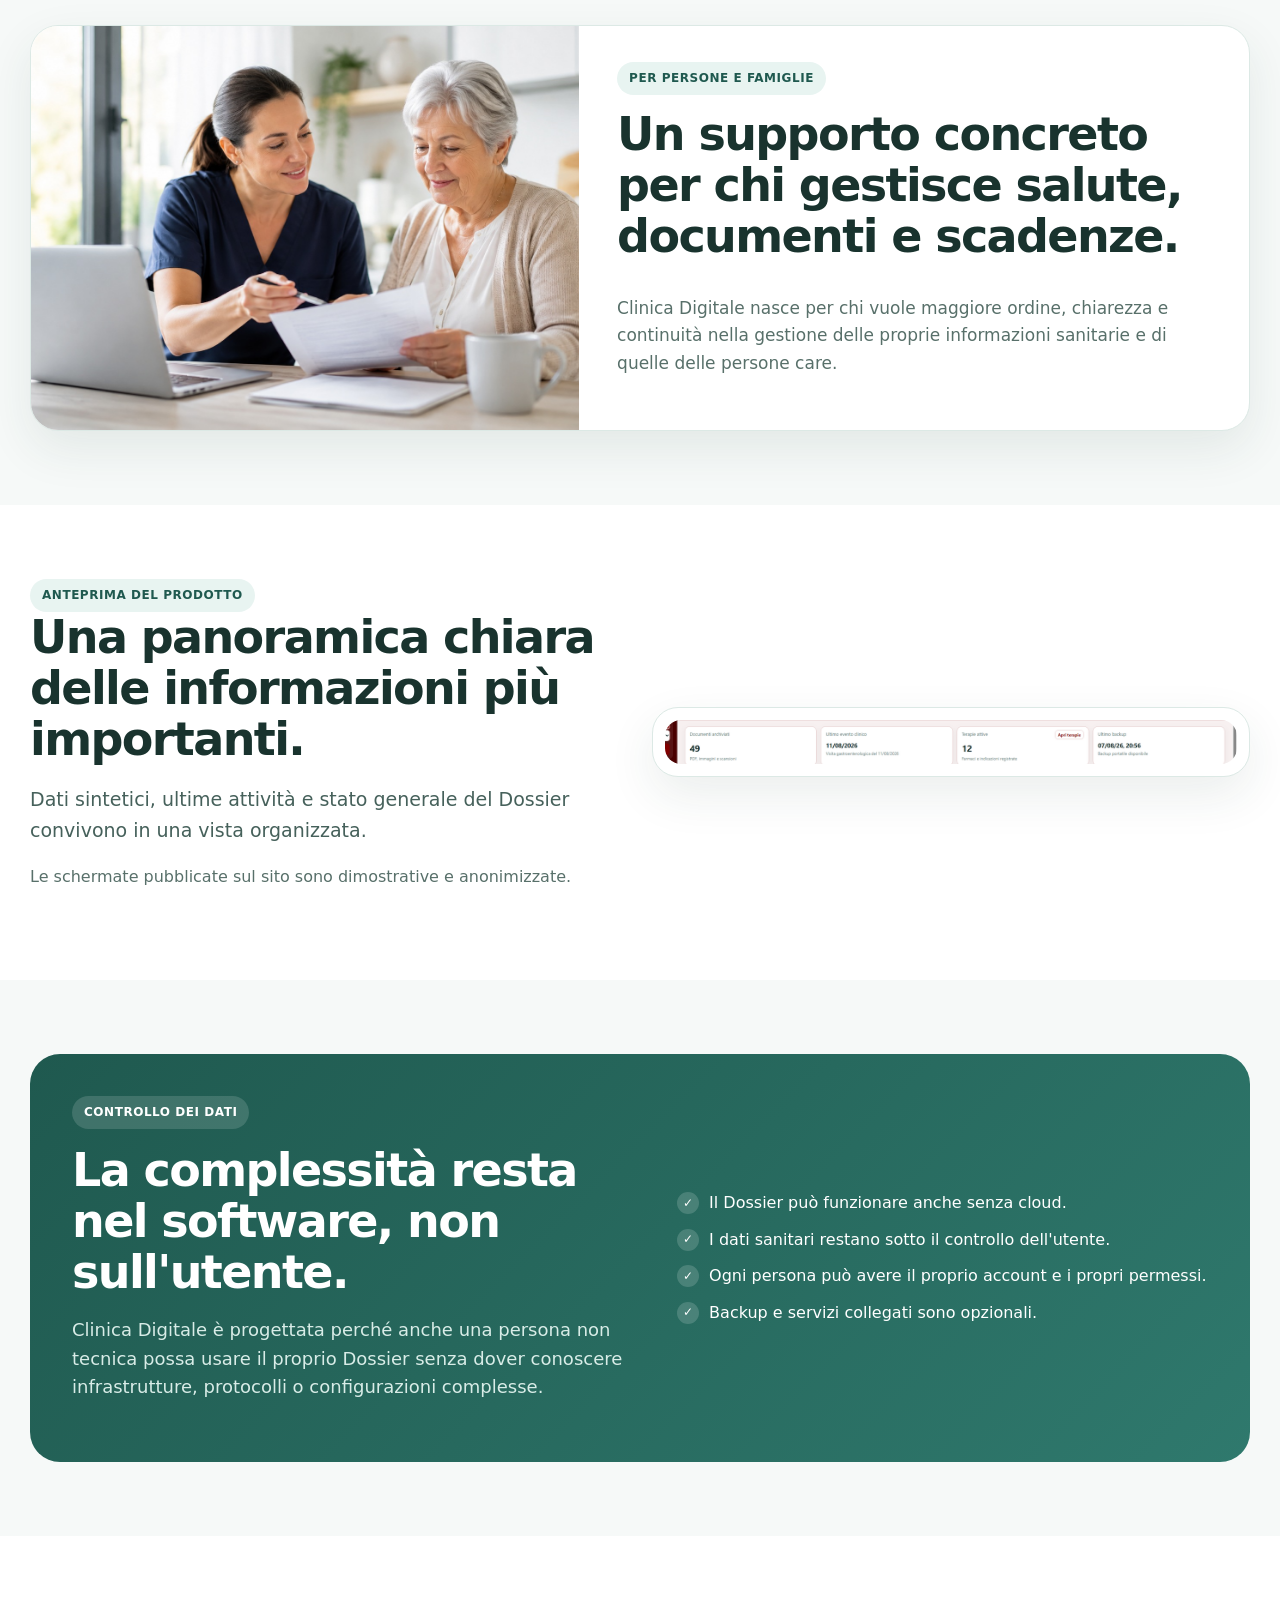
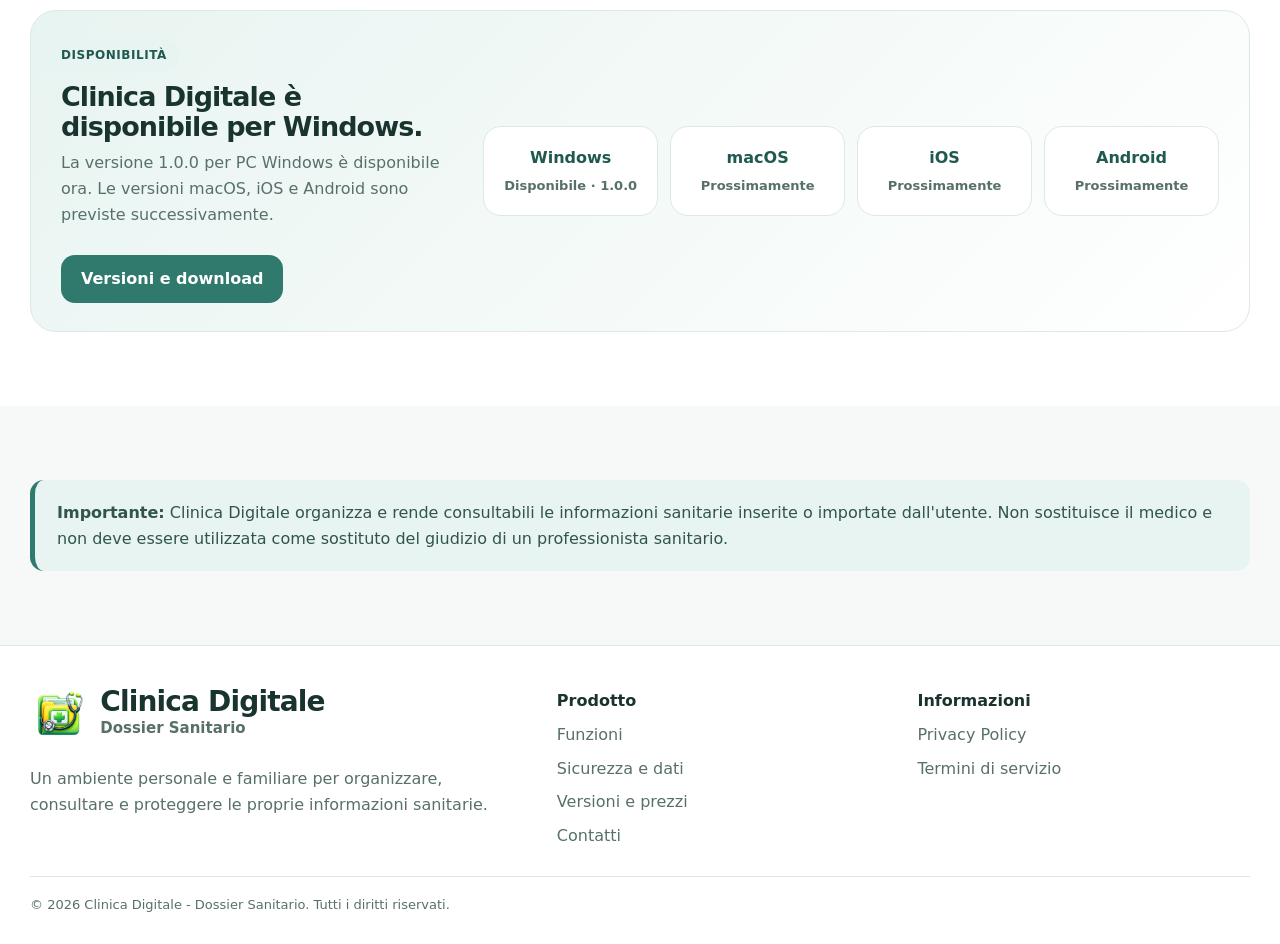
==== commit 7aca1865: "Update site download path for licensed plans" ====
--- a/index.html
+++ b/index.html
@@ -1,10 +1,10 @@
-<!doctype html><html lang="it"><head><meta charset="utf-8"><meta name="viewport" content="width=device-width,initial-scale=1"><title>Clinica Digitale - Dossier Sanitario</title><meta name="description" content="Organizza documenti, terapie, diagnosi, agenda e informazioni sanitarie personali e familiari in un unico ambiente."><meta name="theme-color" content="#2f796d"><meta property="og:type" content="website"><meta property="og:site_name" content="Clinica Digitale - Dossier Sanitario"><meta property="og:title" content="Clinica Digitale - Dossier Sanitario"><meta property="og:description" content="Organizza documenti, terapie, diagnosi, agenda e informazioni sanitarie personali e familiari in un unico ambiente."><link rel="icon" href="images/favicon.png" type="image/png"><link rel="stylesheet" href="style.css"></head><body><header class="site-header"><div class="container nav"><a class="brand" href="index.html" aria-current="page" aria-label="Clinica Digitale - Dossier Sanitario"><img src="images/icon_brand.png" alt="Icona Dossier Sanitario"><span><strong>Clinica Digitale</strong><small>Dossier Sanitario</small></span></a><nav class="nav-links" aria-label="Navigazione principale"><a href="index.html" aria-current="page">Home</a><a href="funzioni.html">Funzioni</a><a href="sicurezza.html">Sicurezza e dati</a><a href="privacy.html">Privacy</a><a href="termini.html">Termini</a><a href="contatti.html">Contatti</a></nav><span class="mobile-note">Sito ufficiale</span></div></header>
+<!doctype html><html lang="it"><head><meta charset="utf-8"><meta name="viewport" content="width=device-width,initial-scale=1"><title>Clinica Digitale - Dossier Sanitario</title><meta name="description" content="Organizza documenti, terapie, diagnosi, agenda e informazioni sanitarie personali e familiari in un unico ambiente."><meta name="theme-color" content="#2f796d"><meta property="og:type" content="website"><meta property="og:site_name" content="Clinica Digitale - Dossier Sanitario"><meta property="og:title" content="Clinica Digitale - Dossier Sanitario"><meta property="og:description" content="Organizza documenti, terapie, diagnosi, agenda e informazioni sanitarie personali e familiari in un unico ambiente."><link rel="icon" href="images/favicon.png" type="image/png"><link rel="stylesheet" href="style.css"></head><body><header class="site-header"><div class="container nav"><a class="brand" href="index.html" aria-current="page" aria-label="Clinica Digitale - Dossier Sanitario"><img src="images/icon_brand.png" alt="Icona Dossier Sanitario"><span><strong>Clinica Digitale</strong><small>Dossier Sanitario</small></span></a><nav class="nav-links" aria-label="Navigazione principale"><a href="index.html" aria-current="page">Home</a><a href="funzioni.html">Funzioni</a><a href="sicurezza.html">Sicurezza e dati</a><a href="versioni.html">Versioni e prezzi</a><a href="privacy.html">Privacy</a><a href="termini.html">Termini</a><a href="contatti.html">Contatti</a></nav><span class="mobile-note">Sito ufficiale</span></div></header>
 <main>
-<section class="hero"><div class="container hero-grid"><div><span class="eyebrow">Il tuo Dossier sanitario, finalmente ordinato</span><h1>La tua storia sanitaria, in un unico posto.</h1><p class="lead">Clinica Digitale - Dossier Sanitario aiuta a raccogliere, organizzare e consultare documenti, terapie, diagnosi, appuntamenti e informazioni sanitarie personali e familiari, mantenendo il controllo dei dati nelle mani dell'utente.</p><div class="hero-actions"><a class="btn btn-primary" href="https://github.com/clinicadigitale/dossier-sanitario-updates/releases/download/v1.0.0/ClinicaDigitale_DossierSanitario_1.0.0_WIN64.exe">Scarica per Windows</a><a class="btn btn-secondary" href="funzioni.html">Scopri le funzioni</a></div><p class="meta">Versione 1.0.0 · Windows 64 bit</p></div><div class="hero-media"><img src="images/stock_dashboard.jpg" alt="Persona che utilizza un dossier sanitario digitale al computer"></div></div></section>
+<section class="hero"><div class="container hero-grid"><div><span class="eyebrow">Il tuo Dossier sanitario, finalmente ordinato</span><h1>La tua storia sanitaria, in un unico posto.</h1><p class="lead">Clinica Digitale - Dossier Sanitario aiuta a raccogliere, organizzare e consultare documenti, terapie, diagnosi, appuntamenti e informazioni sanitarie personali e familiari, mantenendo il controllo dei dati nelle mani dell'utente.</p><div class="hero-actions"><a class="btn btn-primary" href="versioni.html">Versioni e download</a><a class="btn btn-secondary" href="funzioni.html">Scopri le funzioni</a></div><p class="meta">Versione 1.0.0 · Windows 64 bit</p></div><div class="hero-media"><img src="images/stock_dashboard.jpg" alt="Persona che utilizza un dossier sanitario digitale al computer"></div></div></section>
 <section class="section alt"><div class="container"><div class="section-head"><span class="eyebrow">Pensato per la vita reale</span><h2 style="margin-top:14px">Non solo un archivio di referti</h2><p>Il Dossier mette in relazione ciò che normalmente resta disperso tra cartelle, PDF, fotografie, promemoria e strumenti diversi.</p></div><div class="grid-3"><article class="card"><h3>Documenti sanitari</h3><p>Importazione di PDF e immagini, organizzazione, consultazione e conservazione dell'originale.</p></article><article class="card"><h3>Diagnosi e terapie</h3><p>Quadro clinico più leggibile, terapie attive e informazioni utili raccolte in modo coerente.</p></article><article class="card"><h3>Agenda sanitaria</h3><p>Visite, controlli, rinnovi, scadenze e promemoria multipli, disponibili anche senza servizi esterni.</p></article><article class="card"><h3>Famiglia</h3><p>Profili distinti e gestione pensata sia per il singolo sia per nuclei familiari e persone assistite.</p></article><article class="card"><h3>Grafici e confronti</h3><p>Andamento dei principali parametri e accesso ai documenti da cui provengono i valori.</p></article><article class="card"><h3>Backup e sincronizzazione</h3><p>Funzionamento locale come base, con possibilità di backup e sincronizzazione facoltativi.</p></article></div></div></section>
 <section class="section"><div class="container story-band"><div class="story-photo"><img src="images/stock_caregiver.jpg" alt="Supporto alla gestione delle informazioni sanitarie"></div><div class="story-copy"><span class="label">Per persone e famiglie</span><h2>Un supporto concreto per chi gestisce salute, documenti e scadenze.</h2><p>Clinica Digitale nasce per chi vuole maggiore ordine, chiarezza e continuità nella gestione delle proprie informazioni sanitarie e di quelle delle persone care.</p></div></div></section>
 <section class="section alt"><div class="container showcase"><div><span class="label">Anteprima del prodotto</span><h2>Una panoramica chiara delle informazioni più importanti.</h2><p class="lead" style="font-size:19px">Dati sintetici, ultime attività e stato generale del Dossier convivono in una vista organizzata.</p><p style="color:var(--muted)">Le schermate pubblicate sul sito sono dimostrative e anonimizzate.</p></div><div class="frame"><img src="images/panoramica_demo.png" alt="Anteprima anonimizzata della panoramica del Dossier Sanitario"></div></div></section>
 <section class="section"><div class="container"><div class="band"><div><span class="eyebrow" style="background:rgba(255,255,255,.14);color:#fff">Controllo dei dati</span><h2 style="margin-top:16px">La complessità resta nel software, non sull'utente.</h2><p>Clinica Digitale è progettata perché anche una persona non tecnica possa usare il proprio Dossier senza dover conoscere infrastrutture, protocolli o configurazioni complesse.</p></div><div class="checklist"><div class="check"><b>✓</b><span>Il Dossier può funzionare anche senza cloud.</span></div><div class="check"><b>✓</b><span>I dati sanitari restano sotto il controllo dell'utente.</span></div><div class="check"><b>✓</b><span>Ogni persona può avere il proprio account e i propri permessi.</span></div><div class="check"><b>✓</b><span>Backup e servizi collegati sono opzionali.</span></div></div></div></div></section>
-<section class="section alt"><div class="container"><div class="platform-band"><div class="platform-copy"><span class="label">Disponibilità</span><h2>Clinica Digitale è disponibile per Windows.</h2><p>La versione 1.0.0 per PC Windows è disponibile ora. Le versioni macOS, iOS e Android sono previste successivamente.</p><div class="hero-actions"><a class="btn btn-primary" href="https://github.com/clinicadigitale/dossier-sanitario-updates/releases/download/v1.0.0/ClinicaDigitale_DossierSanitario_1.0.0_WIN64.exe">Scarica 1.0.0 per Windows</a></div></div><div class="platform-list"><div class="platform-item">Windows<span>Disponibile · 1.0.0</span></div><div class="platform-item">macOS<span>Prossimamente</span></div><div class="platform-item">iOS<span>Prossimamente</span></div><div class="platform-item">Android<span>Prossimamente</span></div></div></div></div></div></section>
+<section class="section alt"><div class="container"><div class="platform-band"><div class="platform-copy"><span class="label">Disponibilità</span><h2>Clinica Digitale è disponibile per Windows.</h2><p>La versione 1.0.0 per PC Windows è disponibile ora. Le versioni macOS, iOS e Android sono previste successivamente.</p><div class="hero-actions"><a class="btn btn-primary" href="versioni.html">Versioni e download</a></div></div><div class="platform-list"><div class="platform-item">Windows<span>Disponibile · 1.0.0</span></div><div class="platform-item">macOS<span>Prossimamente</span></div><div class="platform-item">iOS<span>Prossimamente</span></div><div class="platform-item">Android<span>Prossimamente</span></div></div></div></div></div></section>
 <section class="section"><div class="container"><div class="callout"><strong>Importante:</strong> Clinica Digitale organizza e rende consultabili le informazioni sanitarie inserite o importate dall'utente. Non sostituisce il medico e non deve essere utilizzata come sostituto del giudizio di un professionista sanitario.</div></div></section>
-</main><footer class="site-footer"><div class="container"><div class="footer-grid"><div><a class="brand" href="index.html"><img src="images/icon_brand.png" alt="Icona Dossier Sanitario"><span><strong>Clinica Digitale</strong><small>Dossier Sanitario</small></span></a><p style="color:var(--muted);max-width:500px;margin:14px 0 0">Un ambiente personale e familiare per organizzare, consultare e proteggere le proprie informazioni sanitarie.</p></div><div class="footer-links"><strong>Prodotto</strong><a href="funzioni.html">Funzioni</a><a href="sicurezza.html">Sicurezza e dati</a><a href="contatti.html">Contatti</a></div><div class="footer-links"><strong>Informazioni</strong><a href="privacy.html">Privacy Policy</a><a href="termini.html">Termini di servizio</a></div></div><div class="footer-bottom">© 2026 Clinica Digitale - Dossier Sanitario. Tutti i diritti riservati.</div></div></footer></body></html>+</main><footer class="site-footer"><div class="container"><div class="footer-grid"><div><a class="brand" href="index.html"><img src="images/icon_brand.png" alt="Icona Dossier Sanitario"><span><strong>Clinica Digitale</strong><small>Dossier Sanitario</small></span></a><p style="color:var(--muted);max-width:500px;margin:14px 0 0">Un ambiente personale e familiare per organizzare, consultare e proteggere le proprie informazioni sanitarie.</p></div><div class="footer-links"><strong>Prodotto</strong><a href="funzioni.html">Funzioni</a><a href="sicurezza.html">Sicurezza e dati</a><a href="versioni.html">Versioni e prezzi</a><a href="contatti.html">Contatti</a></div><div class="footer-links"><strong>Informazioni</strong><a href="privacy.html">Privacy Policy</a><a href="termini.html">Termini di servizio</a></div></div><div class="footer-bottom">© 2026 Clinica Digitale - Dossier Sanitario. Tutti i diritti riservati.</div></div></footer></body></html>
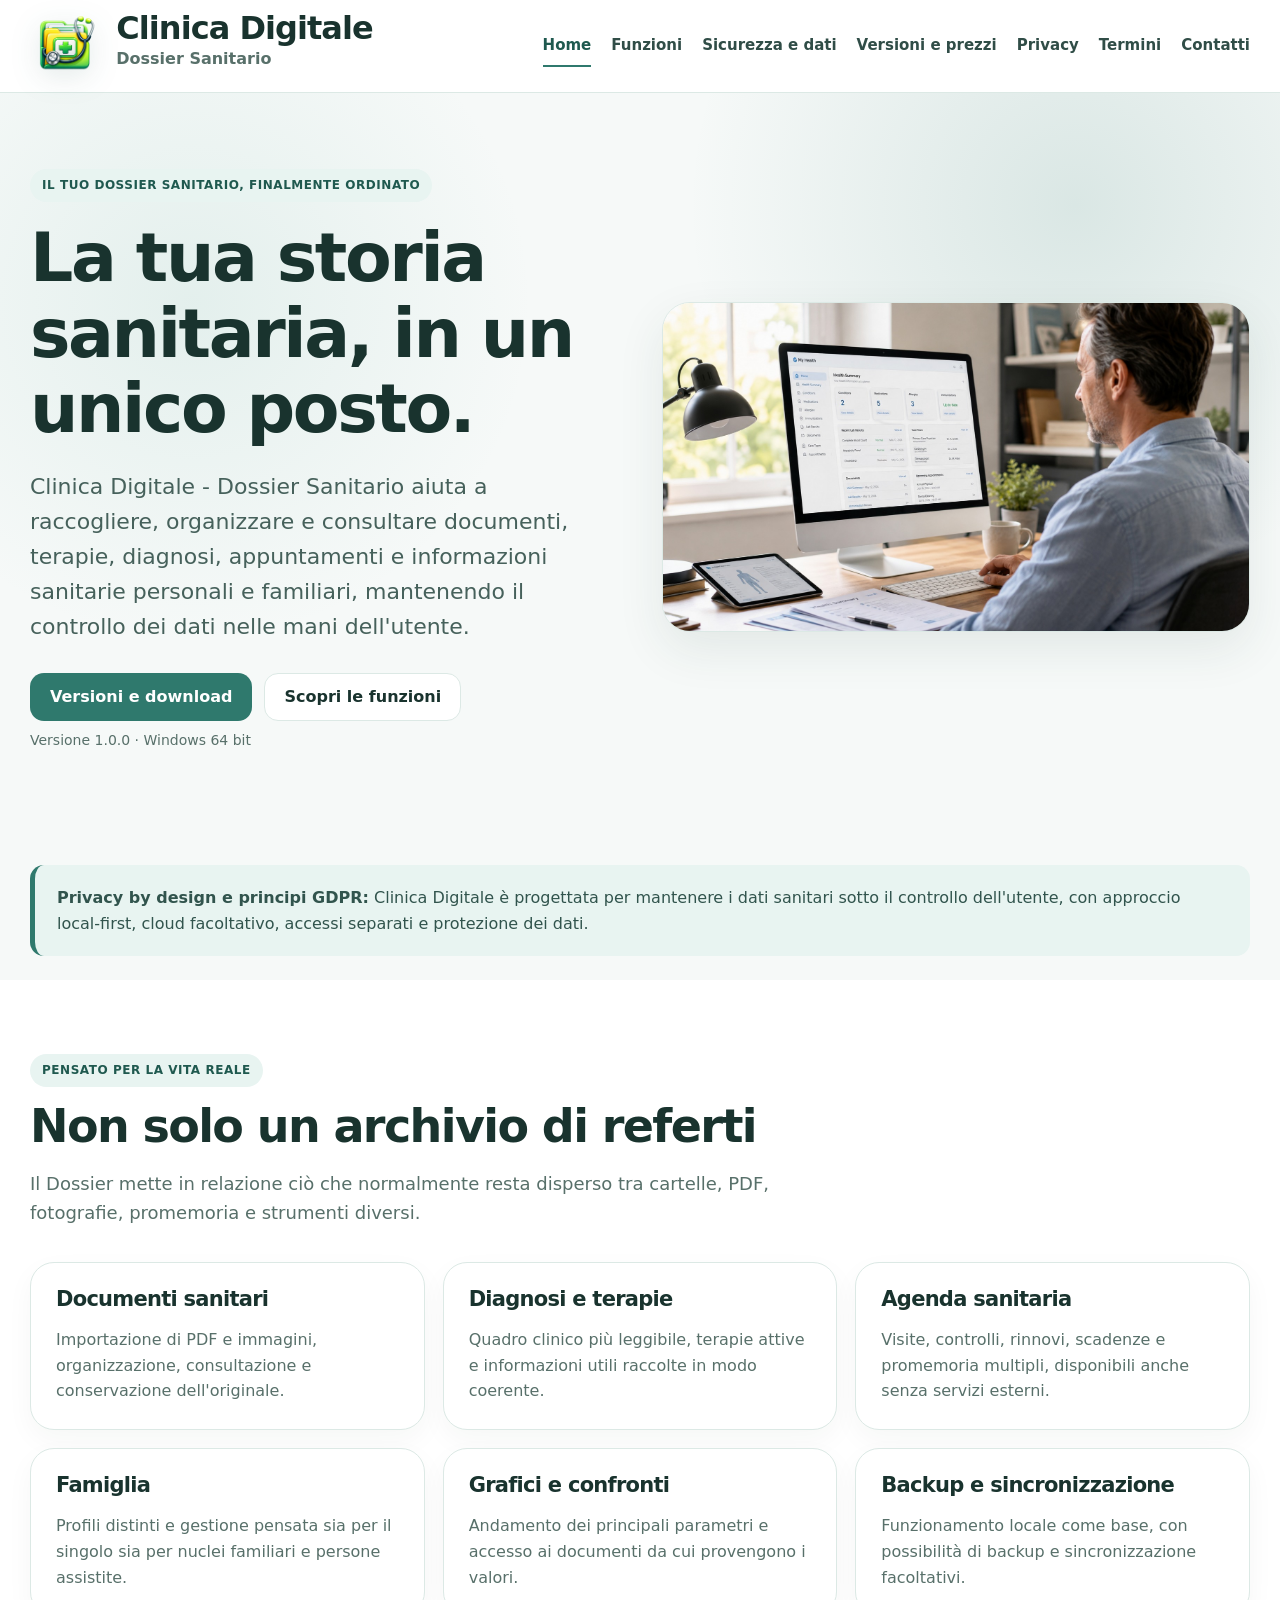
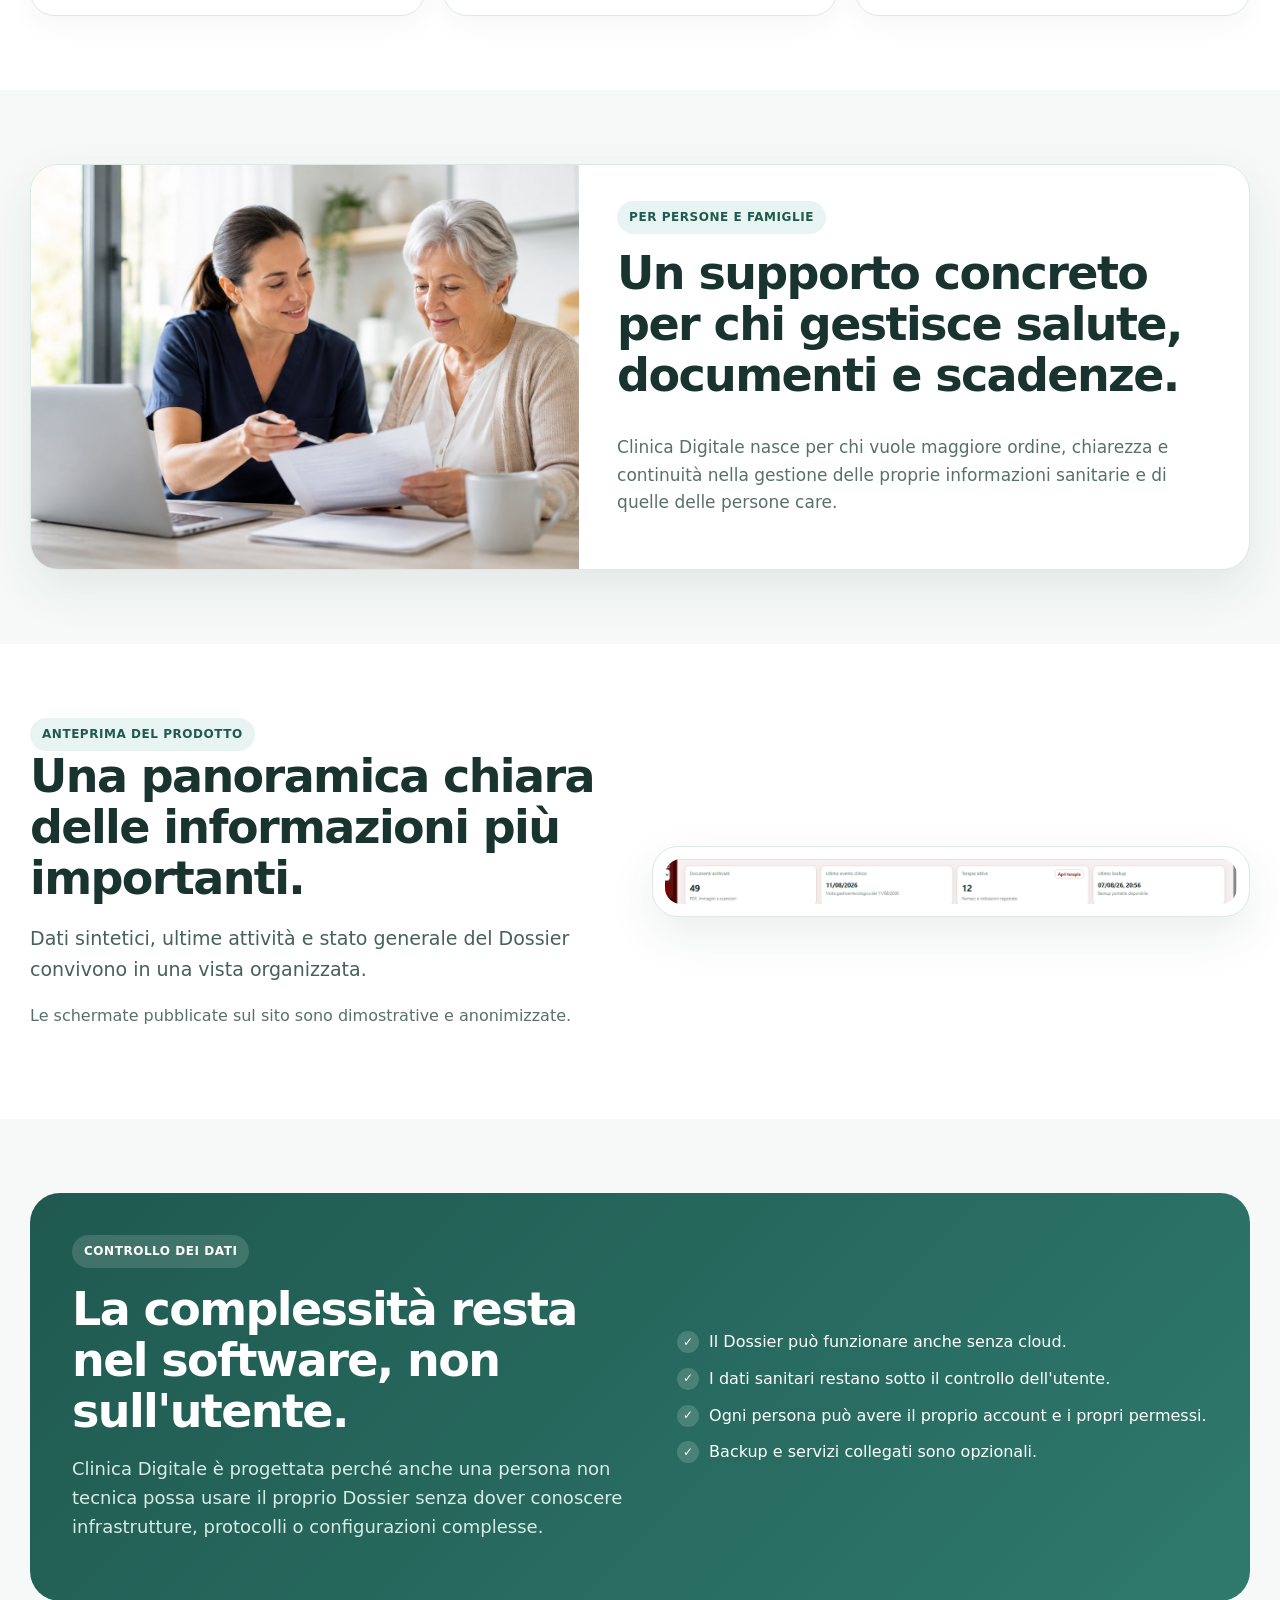
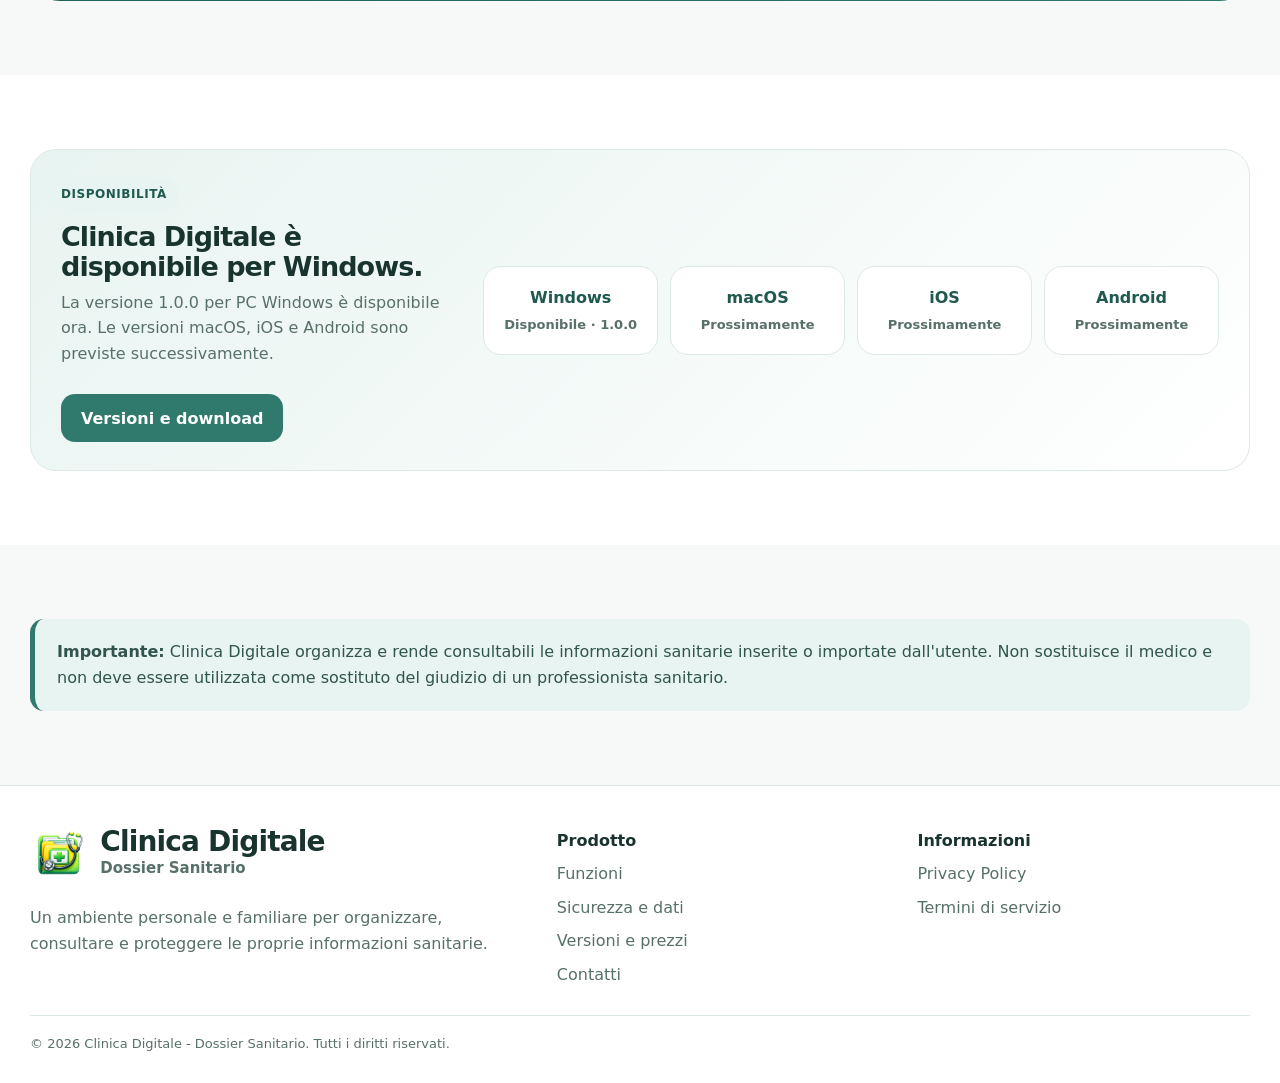
==== commit 3575a9ee: "Add GDPR privacy-by-design message to home" ====
--- a/index.html
+++ b/index.html
@@ -1,6 +1,7 @@
 <!doctype html><html lang="it"><head><meta charset="utf-8"><meta name="viewport" content="width=device-width,initial-scale=1"><title>Clinica Digitale - Dossier Sanitario</title><meta name="description" content="Organizza documenti, terapie, diagnosi, agenda e informazioni sanitarie personali e familiari in un unico ambiente."><meta name="theme-color" content="#2f796d"><meta property="og:type" content="website"><meta property="og:site_name" content="Clinica Digitale - Dossier Sanitario"><meta property="og:title" content="Clinica Digitale - Dossier Sanitario"><meta property="og:description" content="Organizza documenti, terapie, diagnosi, agenda e informazioni sanitarie personali e familiari in un unico ambiente."><link rel="icon" href="images/favicon.png" type="image/png"><link rel="stylesheet" href="style.css"></head><body><header class="site-header"><div class="container nav"><a class="brand" href="index.html" aria-current="page" aria-label="Clinica Digitale - Dossier Sanitario"><img src="images/icon_brand.png" alt="Icona Dossier Sanitario"><span><strong>Clinica Digitale</strong><small>Dossier Sanitario</small></span></a><nav class="nav-links" aria-label="Navigazione principale"><a href="index.html" aria-current="page">Home</a><a href="funzioni.html">Funzioni</a><a href="sicurezza.html">Sicurezza e dati</a><a href="versioni.html">Versioni e prezzi</a><a href="privacy.html">Privacy</a><a href="termini.html">Termini</a><a href="contatti.html">Contatti</a></nav><span class="mobile-note">Sito ufficiale</span></div></header>
 <main>
 <section class="hero"><div class="container hero-grid"><div><span class="eyebrow">Il tuo Dossier sanitario, finalmente ordinato</span><h1>La tua storia sanitaria, in un unico posto.</h1><p class="lead">Clinica Digitale - Dossier Sanitario aiuta a raccogliere, organizzare e consultare documenti, terapie, diagnosi, appuntamenti e informazioni sanitarie personali e familiari, mantenendo il controllo dei dati nelle mani dell'utente.</p><div class="hero-actions"><a class="btn btn-primary" href="versioni.html">Versioni e download</a><a class="btn btn-secondary" href="funzioni.html">Scopri le funzioni</a></div><p class="meta">Versione 1.0.0 · Windows 64 bit</p></div><div class="hero-media"><img src="images/stock_dashboard.jpg" alt="Persona che utilizza un dossier sanitario digitale al computer"></div></div></section>
+<section class="section" style="padding:24px 0"><div class="container"><div class="callout"><strong>Privacy by design e principi GDPR:</strong> Clinica Digitale è progettata per mantenere i dati sanitari sotto il controllo dell'utente, con approccio local-first, cloud facoltativo, accessi separati e protezione dei dati.</div></div></section>
 <section class="section alt"><div class="container"><div class="section-head"><span class="eyebrow">Pensato per la vita reale</span><h2 style="margin-top:14px">Non solo un archivio di referti</h2><p>Il Dossier mette in relazione ciò che normalmente resta disperso tra cartelle, PDF, fotografie, promemoria e strumenti diversi.</p></div><div class="grid-3"><article class="card"><h3>Documenti sanitari</h3><p>Importazione di PDF e immagini, organizzazione, consultazione e conservazione dell'originale.</p></article><article class="card"><h3>Diagnosi e terapie</h3><p>Quadro clinico più leggibile, terapie attive e informazioni utili raccolte in modo coerente.</p></article><article class="card"><h3>Agenda sanitaria</h3><p>Visite, controlli, rinnovi, scadenze e promemoria multipli, disponibili anche senza servizi esterni.</p></article><article class="card"><h3>Famiglia</h3><p>Profili distinti e gestione pensata sia per il singolo sia per nuclei familiari e persone assistite.</p></article><article class="card"><h3>Grafici e confronti</h3><p>Andamento dei principali parametri e accesso ai documenti da cui provengono i valori.</p></article><article class="card"><h3>Backup e sincronizzazione</h3><p>Funzionamento locale come base, con possibilità di backup e sincronizzazione facoltativi.</p></article></div></div></section>
 <section class="section"><div class="container story-band"><div class="story-photo"><img src="images/stock_caregiver.jpg" alt="Supporto alla gestione delle informazioni sanitarie"></div><div class="story-copy"><span class="label">Per persone e famiglie</span><h2>Un supporto concreto per chi gestisce salute, documenti e scadenze.</h2><p>Clinica Digitale nasce per chi vuole maggiore ordine, chiarezza e continuità nella gestione delle proprie informazioni sanitarie e di quelle delle persone care.</p></div></div></section>
 <section class="section alt"><div class="container showcase"><div><span class="label">Anteprima del prodotto</span><h2>Una panoramica chiara delle informazioni più importanti.</h2><p class="lead" style="font-size:19px">Dati sintetici, ultime attività e stato generale del Dossier convivono in una vista organizzata.</p><p style="color:var(--muted)">Le schermate pubblicate sul sito sono dimostrative e anonimizzate.</p></div><div class="frame"><img src="images/panoramica_demo.png" alt="Anteprima anonimizzata della panoramica del Dossier Sanitario"></div></div></section>
--- a/style.css
+++ b/style.css
@@ -64,3 +64,20 @@
 
 .platform-copy{display:flex;flex-direction:column;align-items:flex-start;justify-content:center}.platform-copy .label{align-self:flex-start;margin:0 0 10px;transform:translateX(-12px)}.platform-copy h2{width:100%;margin:0 0 8px}.platform-copy p{width:100%;margin:0;color:var(--muted)}
 @media(max-width:980px) and (min-width:721px){.platform-list{grid-template-columns:repeat(2,minmax(0,1fr))}}
+
+/* Piani FREE / MEDIUM / FULL */
+.pricing-intro{text-align:center;max-width:820px;margin:0 auto 34px}.pricing-intro p{color:var(--muted);font-size:18px}
+.promo-banner{display:flex;justify-content:center;align-items:center;gap:14px;flex-wrap:wrap;background:linear-gradient(135deg,var(--brand-dark),var(--brand));color:#fff;border-radius:20px;padding:16px 20px;margin:28px 0 34px;box-shadow:var(--shadow)}
+.promo-banner strong{font-size:17px}.promo-countdown{font-variant-numeric:tabular-nums;font-size:17px;line-height:1;font-weight:900;background:#fff;color:var(--brand-dark);border:2px solid rgba(255,255,255,.9);padding:10px 15px;border-radius:999px;box-shadow:0 4px 14px rgba(0,0,0,.12);letter-spacing:.01em}
+.pricing-grid{display:grid;grid-template-columns:repeat(3,1fr);gap:18px;align-items:stretch}
+.plan-card{position:relative;background:#fff;border:1px solid var(--line);border-radius:26px;padding:28px;box-shadow:0 12px 34px rgba(20,40,37,.05);display:flex;flex-direction:column}
+.plan-card.featured{border:2px solid var(--brand);box-shadow:0 20px 50px rgba(47,121,109,.14)}
+.plan-ribbon{position:absolute;right:20px;top:18px;background:var(--brand);color:#fff;font-size:11px;font-weight:900;text-transform:uppercase;letter-spacing:.05em;padding:6px 9px;border-radius:999px}
+.plan-name{font-size:14px;font-weight:900;letter-spacing:.06em;color:var(--brand);text-transform:uppercase}.plan-card h2{font-size:34px;margin:6px 0 8px}
+.plan-price{display:flex;align-items:baseline;gap:5px;margin:12px 0 2px}.plan-price strong{font-size:42px;line-height:1;letter-spacing:-.04em}.plan-price span{color:var(--muted);font-weight:750}
+.plan-standard{min-height:26px;color:var(--muted);font-size:14px}.plan-summary{color:var(--muted);min-height:78px}
+.plan-list{list-style:none;padding:0;margin:20px 0 24px;display:grid;gap:10px;flex:1}.plan-list li{position:relative;padding-left:25px;color:#35534d}.plan-list li:before{content:"✓";position:absolute;left:0;top:0;color:var(--brand);font-weight:900}.plan-list li.no:before{content:"—";color:#9caea9}.plan-list li.no{color:#7b8f89}
+.plan-card .btn{width:100%}.plan-note{font-size:12px;color:var(--muted);margin:10px 0 0;text-align:center}
+.compare-wrap{overflow:auto;background:#fff;border:1px solid var(--line);border-radius:24px;box-shadow:0 10px 28px rgba(20,40,37,.04)}.compare-table{width:100%;border-collapse:collapse;min-width:780px}.compare-table th,.compare-table td{padding:15px 16px;border-bottom:1px solid var(--line);text-align:center}.compare-table th:first-child,.compare-table td:first-child{text-align:left}.compare-table thead th{background:#f1f7f5;color:var(--brand-dark);font-size:15px}.compare-table tbody tr:last-child td{border-bottom:0}.yes{color:#18864b;font-weight:900}.dash{color:#9aaba7}
+.launch-note{margin-top:24px;color:var(--muted);font-size:14px;text-align:center}
+@media(max-width:980px){.pricing-grid{grid-template-columns:1fr}.plan-summary{min-height:0}}
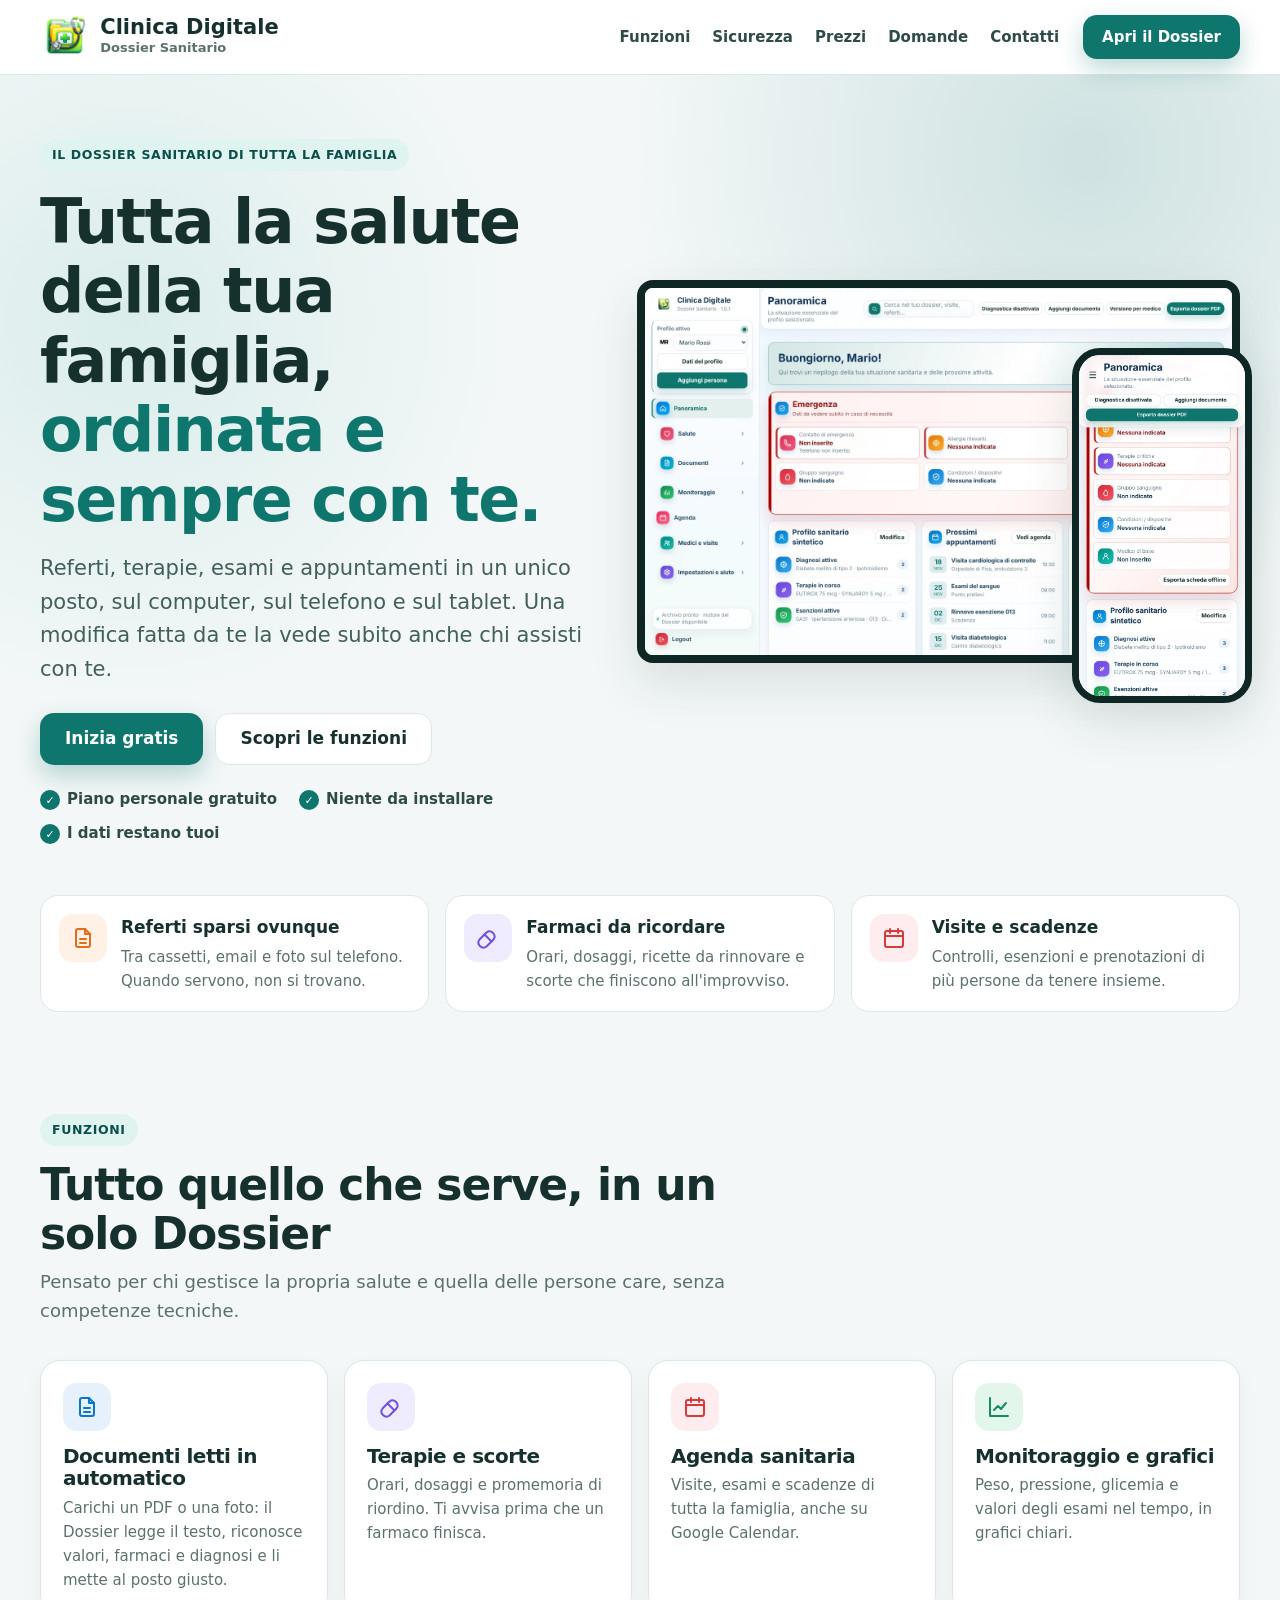
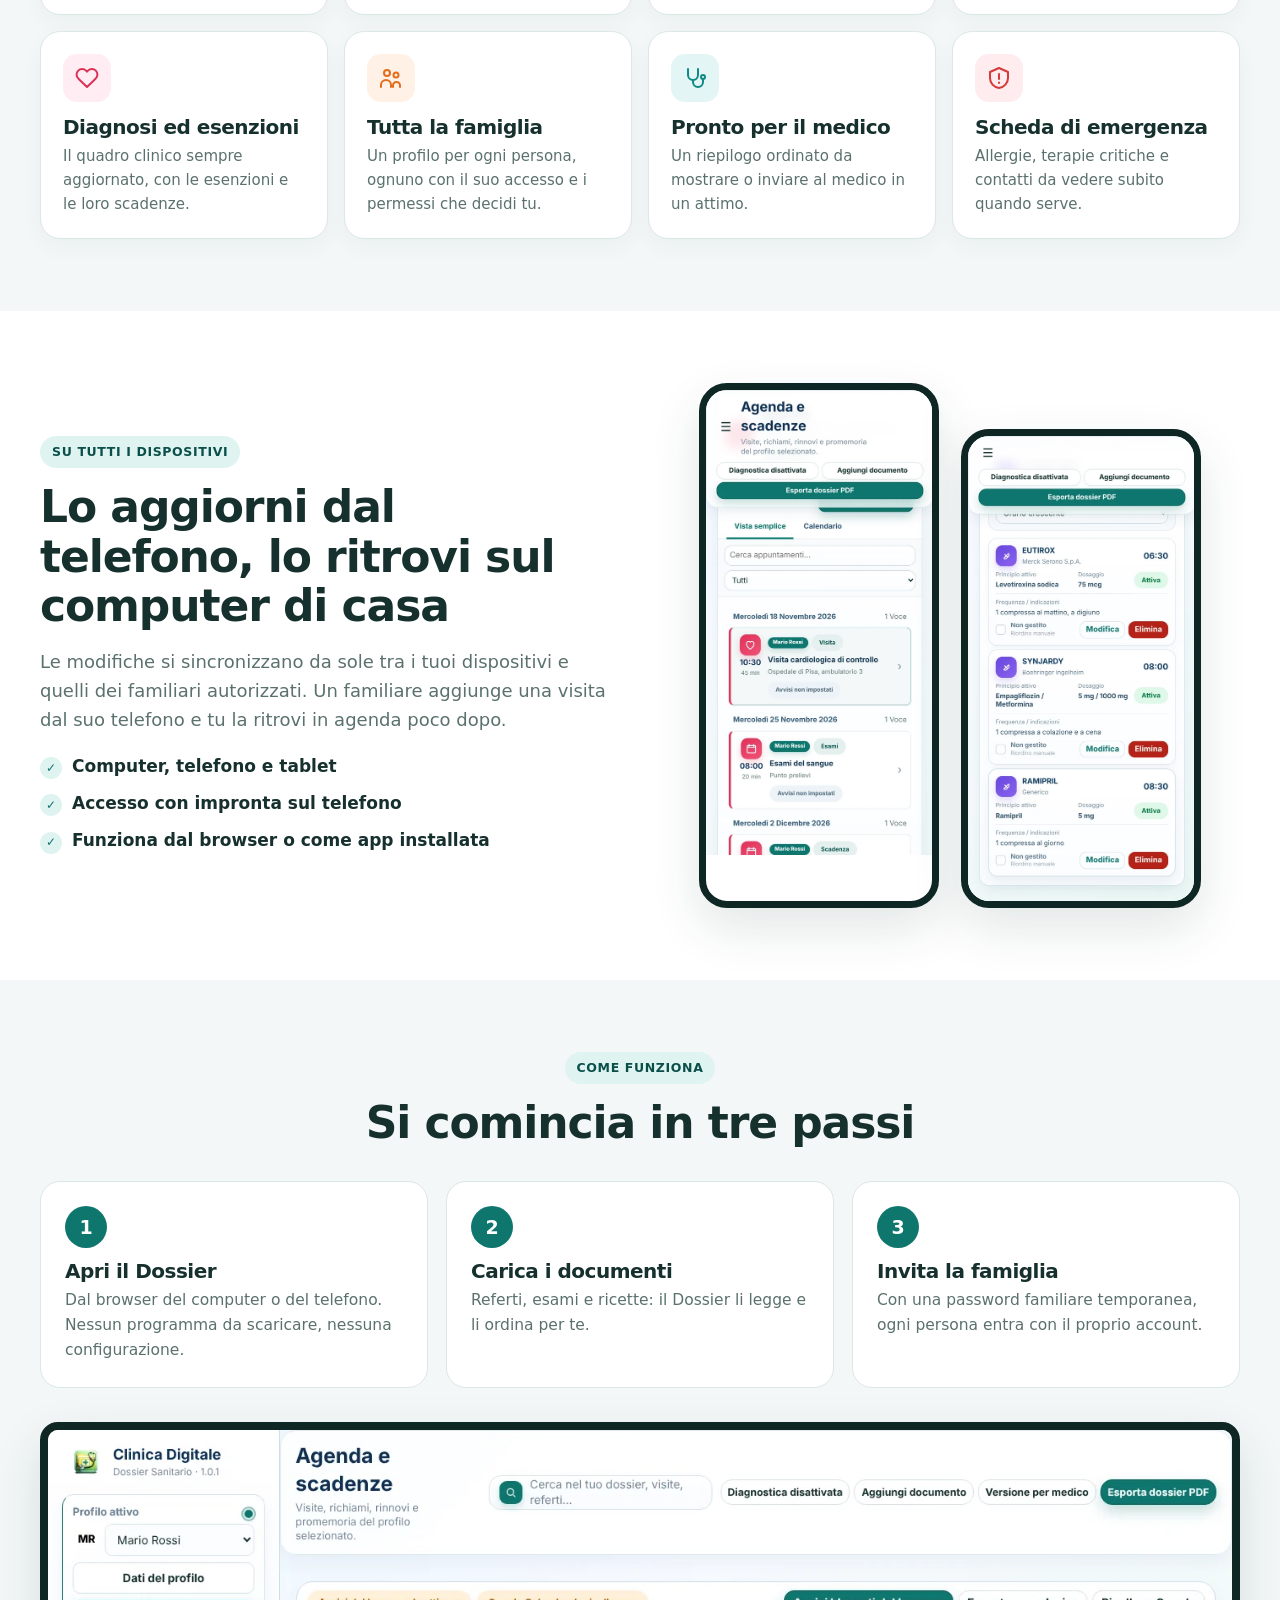
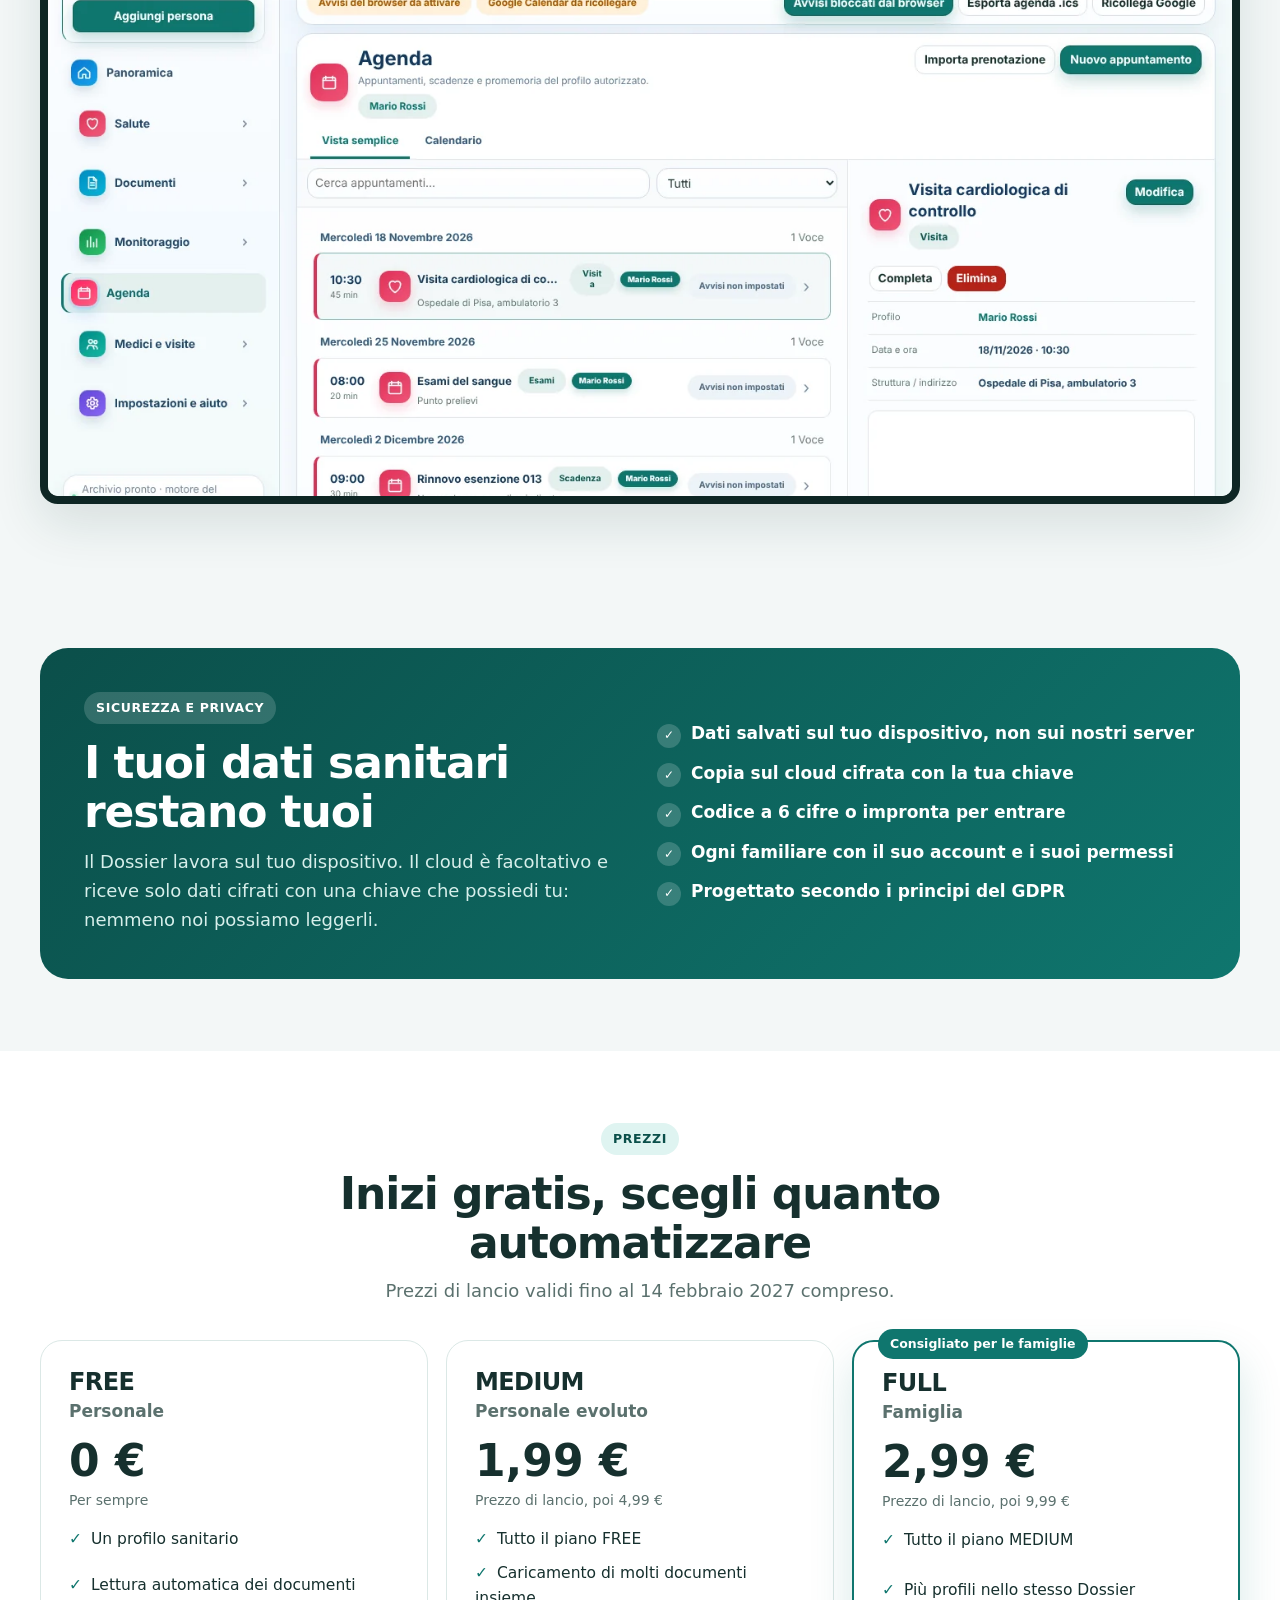
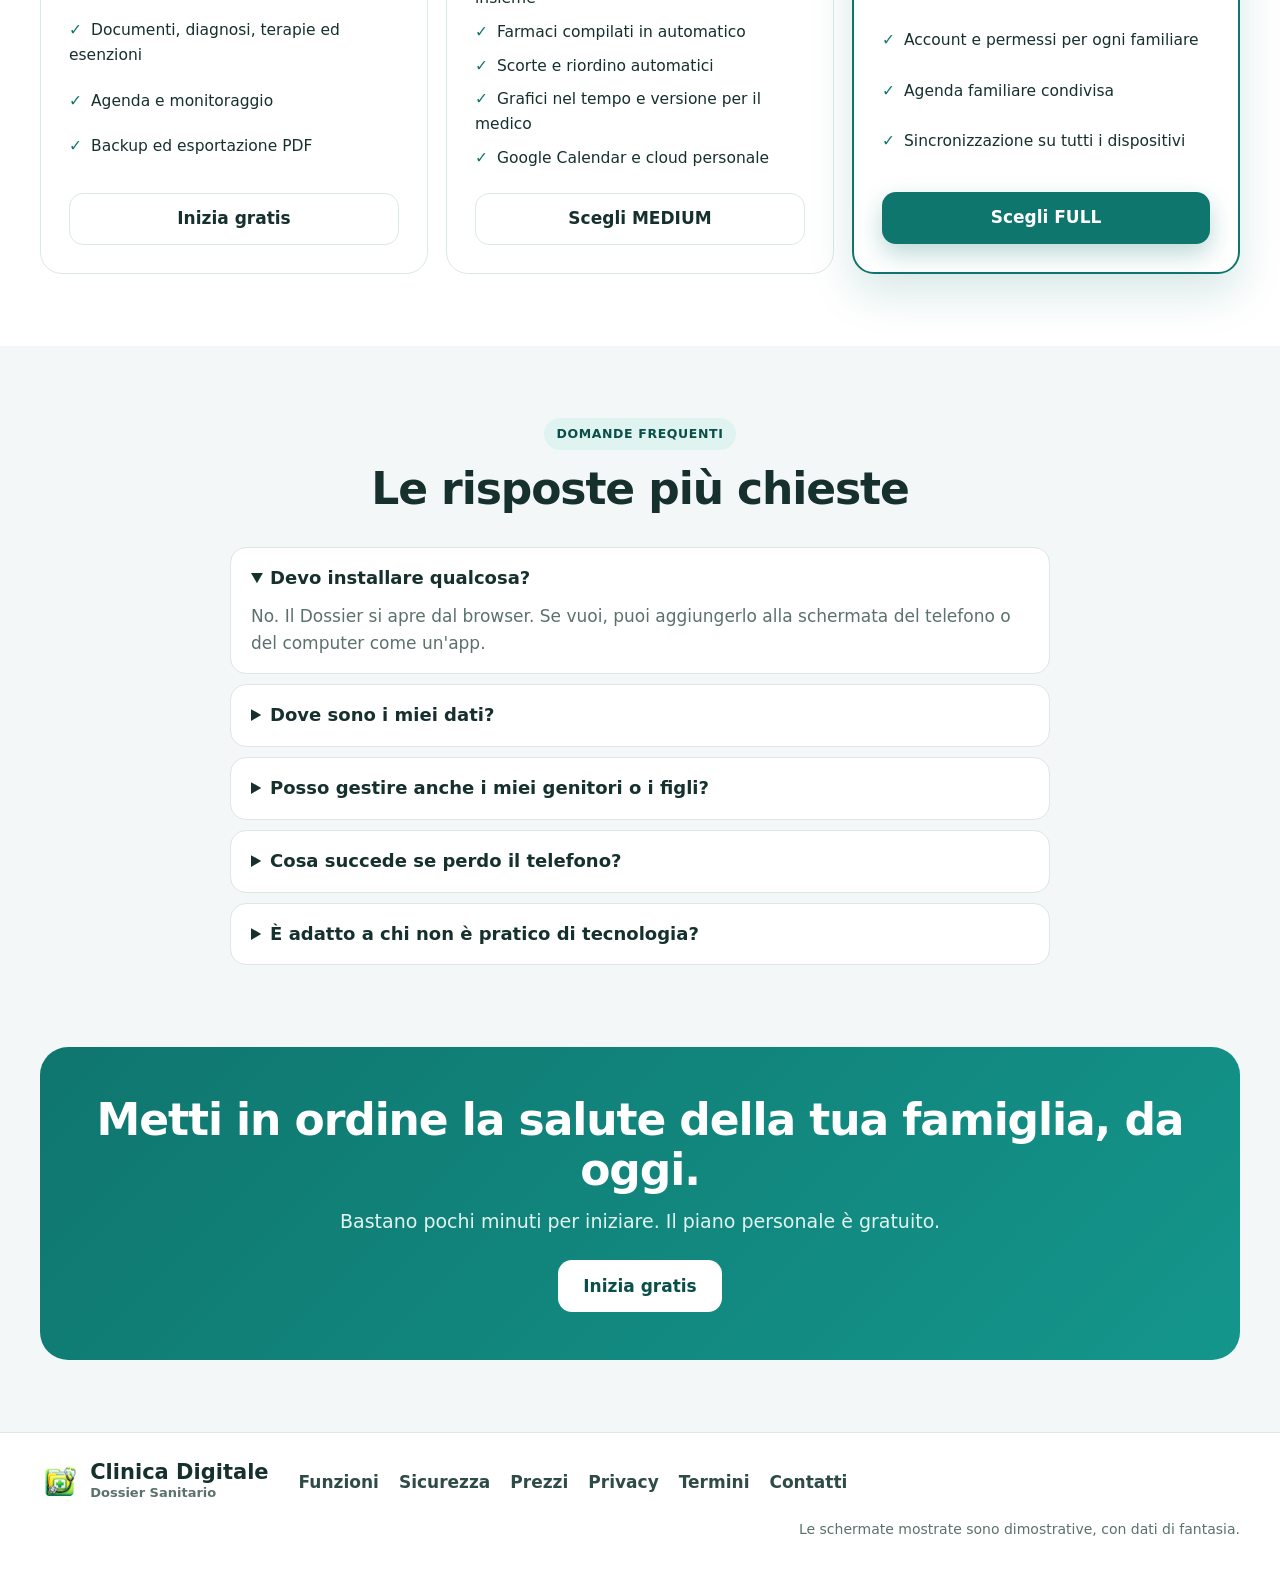
==== commit 51dde275: "Sito: nuova grafica orientata all'iscrizione, schermate reali della webapp, prezzi nella home, tolta" ====
--- a/index.html
+++ b/index.html
@@ -1,11 +1,180 @@
-<!doctype html><html lang="it"><head><meta charset="utf-8"><meta name="viewport" content="width=device-width,initial-scale=1"><title>Clinica Digitale - Dossier Sanitario</title><meta name="description" content="Organizza documenti, terapie, diagnosi, agenda e informazioni sanitarie personali e familiari in un unico ambiente."><meta name="theme-color" content="#2f796d"><meta property="og:type" content="website"><meta property="og:site_name" content="Clinica Digitale - Dossier Sanitario"><meta property="og:title" content="Clinica Digitale - Dossier Sanitario"><meta property="og:description" content="Organizza documenti, terapie, diagnosi, agenda e informazioni sanitarie personali e familiari in un unico ambiente."><link rel="icon" href="images/favicon.png" type="image/png"><link rel="stylesheet" href="style.css"></head><body><header class="site-header"><div class="container nav"><a class="brand" href="index.html" aria-current="page" aria-label="Clinica Digitale - Dossier Sanitario"><img src="images/icon_brand.png" alt="Icona Dossier Sanitario"><span><strong>Clinica Digitale</strong><small>Dossier Sanitario</small></span></a><nav class="nav-links" aria-label="Navigazione principale"><a href="index.html" aria-current="page">Home</a><a href="funzioni.html">Funzioni</a><a href="sicurezza.html">Sicurezza e dati</a><a href="versioni.html">Versioni e prezzi</a><a href="privacy.html">Privacy</a><a href="termini.html">Termini</a><a href="contatti.html">Contatti</a></nav><span class="mobile-note">Sito ufficiale</span></div></header>
+<!doctype html>
+<html lang="it">
+<head>
+<meta charset="utf-8">
+<meta name="viewport" content="width=device-width,initial-scale=1">
+<title>Clinica Digitale - Dossier Sanitario</title>
+<meta name="description" content="Referti, terapie, esami e appuntamenti di tutta la famiglia in un unico Dossier, su computer, telefono e tablet. Dati sotto il tuo controllo e copia cloud cifrata.">
+<meta name="theme-color" content="#0f766e">
+<meta property="og:type" content="website">
+<meta property="og:site_name" content="Clinica Digitale - Dossier Sanitario">
+<meta property="og:title" content="Clinica Digitale - Dossier Sanitario">
+<meta property="og:description" content="Referti, terapie, esami e appuntamenti di tutta la famiglia in un unico Dossier, su computer, telefono e tablet. Dati sotto il tuo controllo e copia cloud cifrata.">
+<link rel="icon" href="images/favicon.png" type="image/png">
+<link rel="stylesheet" href="style.css?v=2">
+</head>
+<body>
+<svg width="0" height="0" style="position:absolute" aria-hidden="true"><defs>
+<symbol id="i-doc" viewBox="0 0 24 24"><path d="M14 3H7a2 2 0 0 0-2 2v14a2 2 0 0 0 2 2h10a2 2 0 0 0 2-2V8z"/><path d="M14 3v5h5M9 13h6M9 17h6"/></symbol>
+<symbol id="i-pill" viewBox="0 0 24 24"><path d="M10.5 20.5a5 5 0 0 1-7-7l7-7a5 5 0 0 1 7 7z"/><path d="M8.5 8.5l7 7"/></symbol>
+<symbol id="i-cal" viewBox="0 0 24 24"><rect x="3" y="5" width="18" height="16" rx="2"/><path d="M16 3v4M8 3v4M3 10h18"/></symbol>
+<symbol id="i-chart" viewBox="0 0 24 24"><path d="M3 3v18h18"/><path d="M7 15l4-4 3 3 5-6"/></symbol>
+<symbol id="i-heart" viewBox="0 0 24 24"><path d="M20.8 4.6a5.5 5.5 0 0 0-7.8 0L12 5.7l-1-1.1a5.5 5.5 0 0 0-7.8 7.8l1 1.1L12 21l7.8-7.5 1-1.1a5.5 5.5 0 0 0 0-7.8z"/></symbol>
+<symbol id="i-family" viewBox="0 0 24 24"><circle cx="8" cy="7" r="3"/><circle cx="17" cy="9" r="2.5"/><path d="M2 21v-2a5 5 0 0 1 10 0v2M14 21v-1.5a3.5 3.5 0 0 1 7 0V21"/></symbol>
+<symbol id="i-steth" viewBox="0 0 24 24"><path d="M5 3v6a5 5 0 0 0 10 0V3"/><path d="M10 14v2a5 5 0 0 0 10 0v-3"/><circle cx="20" cy="11" r="2"/></symbol>
+<symbol id="i-alert" viewBox="0 0 24 24"><path d="M12 2l9 4v6c0 5-3.8 9.3-9 10-5.2-.7-9-5-9-10V6z"/><path d="M12 8v5M12 16.5v.5"/></symbol>
+<symbol id="i-lock" viewBox="0 0 24 24"><rect x="4" y="11" width="16" height="10" rx="2"/><path d="M8 11V7a4 4 0 0 1 8 0v4"/></symbol>
+<symbol id="i-cloud" viewBox="0 0 24 24"><path d="M17.5 19a4.5 4.5 0 1 0-1.4-8.8A6 6 0 0 0 4.5 12.5 3.5 3.5 0 0 0 6 19z"/></symbol>
+<symbol id="i-finger" viewBox="0 0 24 24"><path d="M12 11v3a8 8 0 0 1-2 5.3M8 9.5a4 4 0 0 1 8 0V13a12 12 0 0 1-1 4.8M5 13v-2a7 7 0 0 1 12.4-4.4M19 12v1a15 15 0 0 1-.6 4"/></symbol>
+<symbol id="i-key" viewBox="0 0 24 24"><circle cx="7.5" cy="15.5" r="4.5"/><path d="M10.7 12.3L21 2M17 6l3 3M14 9l2 2"/></symbol>
+<symbol id="i-users" viewBox="0 0 24 24"><circle cx="9" cy="8" r="4"/><path d="M2 21v-1a7 7 0 0 1 14 0v1M17 4a4 4 0 0 1 0 8M22 21v-1a7 7 0 0 0-4-6.3"/></symbol>
+<symbol id="i-device" viewBox="0 0 24 24"><rect x="2" y="4" width="14" height="10" rx="1.5"/><path d="M6 18h6"/><rect x="17" y="8" width="5" height="12" rx="1"/></symbol>
+<symbol id="i-search" viewBox="0 0 24 24"><circle cx="11" cy="11" r="7"/><path d="M21 21l-4.3-4.3"/></symbol>
+<symbol id="i-scan" viewBox="0 0 24 24"><path d="M3 7V5a2 2 0 0 1 2-2h2M17 3h2a2 2 0 0 1 2 2v2M21 17v2a2 2 0 0 1-2 2h-2M7 21H5a2 2 0 0 1-2-2v-2M7 12h10"/></symbol>
+<symbol id="i-mail" viewBox="0 0 24 24"><rect x="3" y="5" width="18" height="14" rx="2"/><path d="M3 7l9 6 9-6"/></symbol>
+<symbol id="i-clock" viewBox="0 0 24 24"><circle cx="12" cy="12" r="9"/><path d="M12 7v5l3 2"/></symbol>
+</defs></svg>
+<header class="testata">
+  <div class="contenitore barra">
+    <a class="marchio" href="index.html"><img src="images/icon_brand.png" alt=""><span><strong>Clinica Digitale</strong><small>Dossier Sanitario</small></span></a>
+    <nav class="menu" aria-label="Navigazione principale"><a href="funzioni.html">Funzioni</a><a href="sicurezza.html">Sicurezza</a><a href="index.html#prezzi">Prezzi</a><a href="index.html#domande">Domande</a><a href="contatti.html">Contatti</a></nav>
+    <a class="pulsante primario piccolo" href="https://app.dossiersanitario.it">Apri il Dossier</a>
+  </div>
+</header>
 <main>
-<section class="hero"><div class="container hero-grid"><div><span class="eyebrow">Il tuo Dossier sanitario, finalmente ordinato</span><h1>La tua storia sanitaria, in un unico posto.</h1><p class="lead">Clinica Digitale - Dossier Sanitario aiuta a raccogliere, organizzare e consultare documenti, terapie, diagnosi, appuntamenti e informazioni sanitarie personali e familiari, mantenendo il controllo dei dati nelle mani dell'utente.</p><div class="hero-actions"><a class="btn btn-primary" href="versioni.html">Versioni e download</a><a class="btn btn-secondary" href="funzioni.html">Scopri le funzioni</a></div><p class="meta">Versione 1.0.0 · Windows 64 bit</p></div><div class="hero-media"><img src="images/stock_dashboard.jpg" alt="Persona che utilizza un dossier sanitario digitale al computer"></div></div></section>
-<section class="section" style="padding:24px 0"><div class="container"><div class="callout"><strong>Privacy by design e principi GDPR:</strong> Clinica Digitale è progettata per mantenere i dati sanitari sotto il controllo dell'utente, con approccio local-first, cloud facoltativo, accessi separati e protezione dei dati.</div></div></section>
-<section class="section alt"><div class="container"><div class="section-head"><span class="eyebrow">Pensato per la vita reale</span><h2 style="margin-top:14px">Non solo un archivio di referti</h2><p>Il Dossier mette in relazione ciò che normalmente resta disperso tra cartelle, PDF, fotografie, promemoria e strumenti diversi.</p></div><div class="grid-3"><article class="card"><h3>Documenti sanitari</h3><p>Importazione di PDF e immagini, organizzazione, consultazione e conservazione dell'originale.</p></article><article class="card"><h3>Diagnosi e terapie</h3><p>Quadro clinico più leggibile, terapie attive e informazioni utili raccolte in modo coerente.</p></article><article class="card"><h3>Agenda sanitaria</h3><p>Visite, controlli, rinnovi, scadenze e promemoria multipli, disponibili anche senza servizi esterni.</p></article><article class="card"><h3>Famiglia</h3><p>Profili distinti e gestione pensata sia per il singolo sia per nuclei familiari e persone assistite.</p></article><article class="card"><h3>Grafici e confronti</h3><p>Andamento dei principali parametri e accesso ai documenti da cui provengono i valori.</p></article><article class="card"><h3>Backup e sincronizzazione</h3><p>Funzionamento locale come base, con possibilità di backup e sincronizzazione facoltativi.</p></article></div></div></section>
-<section class="section"><div class="container story-band"><div class="story-photo"><img src="images/stock_caregiver.jpg" alt="Supporto alla gestione delle informazioni sanitarie"></div><div class="story-copy"><span class="label">Per persone e famiglie</span><h2>Un supporto concreto per chi gestisce salute, documenti e scadenze.</h2><p>Clinica Digitale nasce per chi vuole maggiore ordine, chiarezza e continuità nella gestione delle proprie informazioni sanitarie e di quelle delle persone care.</p></div></div></section>
-<section class="section alt"><div class="container showcase"><div><span class="label">Anteprima del prodotto</span><h2>Una panoramica chiara delle informazioni più importanti.</h2><p class="lead" style="font-size:19px">Dati sintetici, ultime attività e stato generale del Dossier convivono in una vista organizzata.</p><p style="color:var(--muted)">Le schermate pubblicate sul sito sono dimostrative e anonimizzate.</p></div><div class="frame"><img src="images/panoramica_demo.png" alt="Anteprima anonimizzata della panoramica del Dossier Sanitario"></div></div></section>
-<section class="section"><div class="container"><div class="band"><div><span class="eyebrow" style="background:rgba(255,255,255,.14);color:#fff">Controllo dei dati</span><h2 style="margin-top:16px">La complessità resta nel software, non sull'utente.</h2><p>Clinica Digitale è progettata perché anche una persona non tecnica possa usare il proprio Dossier senza dover conoscere infrastrutture, protocolli o configurazioni complesse.</p></div><div class="checklist"><div class="check"><b>✓</b><span>Il Dossier può funzionare anche senza cloud.</span></div><div class="check"><b>✓</b><span>I dati sanitari restano sotto il controllo dell'utente.</span></div><div class="check"><b>✓</b><span>Ogni persona può avere il proprio account e i propri permessi.</span></div><div class="check"><b>✓</b><span>Backup e servizi collegati sono opzionali.</span></div></div></div></div></section>
-<section class="section alt"><div class="container"><div class="platform-band"><div class="platform-copy"><span class="label">Disponibilità</span><h2>Clinica Digitale è disponibile per Windows.</h2><p>La versione 1.0.0 per PC Windows è disponibile ora. Le versioni macOS, iOS e Android sono previste successivamente.</p><div class="hero-actions"><a class="btn btn-primary" href="versioni.html">Versioni e download</a></div></div><div class="platform-list"><div class="platform-item">Windows<span>Disponibile · 1.0.0</span></div><div class="platform-item">macOS<span>Prossimamente</span></div><div class="platform-item">iOS<span>Prossimamente</span></div><div class="platform-item">Android<span>Prossimamente</span></div></div></div></div></div></section>
-<section class="section"><div class="container"><div class="callout"><strong>Importante:</strong> Clinica Digitale organizza e rende consultabili le informazioni sanitarie inserite o importate dall'utente. Non sostituisce il medico e non deve essere utilizzata come sostituto del giudizio di un professionista sanitario.</div></div></section>
-</main><footer class="site-footer"><div class="container"><div class="footer-grid"><div><a class="brand" href="index.html"><img src="images/icon_brand.png" alt="Icona Dossier Sanitario"><span><strong>Clinica Digitale</strong><small>Dossier Sanitario</small></span></a><p style="color:var(--muted);max-width:500px;margin:14px 0 0">Un ambiente personale e familiare per organizzare, consultare e proteggere le proprie informazioni sanitarie.</p></div><div class="footer-links"><strong>Prodotto</strong><a href="funzioni.html">Funzioni</a><a href="sicurezza.html">Sicurezza e dati</a><a href="versioni.html">Versioni e prezzi</a><a href="contatti.html">Contatti</a></div><div class="footer-links"><strong>Informazioni</strong><a href="privacy.html">Privacy Policy</a><a href="termini.html">Termini di servizio</a></div></div><div class="footer-bottom">© 2026 Clinica Digitale - Dossier Sanitario. Tutti i diritti riservati.</div></div></footer></body></html>+<section class="apertura">
+  <div class="contenitore apertura-griglia">
+    <div class="apertura-testo">
+      <span class="etichetta">Il Dossier sanitario di tutta la famiglia</span>
+      <h1>Tutta la salute della tua famiglia, <span class="evidenza">ordinata e sempre con te.</span></h1>
+      <p class="sottotitolo">Referti, terapie, esami e appuntamenti in un unico posto, sul computer, sul telefono e sul tablet. Una modifica fatta da te la vede subito anche chi assisti con te.</p>
+      <div class="azioni">
+        <a class="pulsante primario" href="https://app.dossiersanitario.it">Inizia gratis</a>
+        <a class="pulsante chiaro" href="funzioni.html">Scopri le funzioni</a>
+      </div>
+      <ul class="garanzie">
+        <li><b>✓</b>Piano personale gratuito</li>
+        <li><b>✓</b>Niente da installare</li>
+        <li><b>✓</b>I dati restano tuoi</li>
+      </ul>
+    </div>
+    <div class="apertura-visuale">
+      <div class="schermo-pc"><img src="images/pc_panoramica.webp" alt="Panoramica del Dossier su computer"></div>
+      <div class="schermo-tel"><img src="images/tel_panoramica.webp" alt="Il Dossier sul telefono"></div>
+    </div>
+  </div>
+</section>
+
+<section class="dolori">
+  <div class="contenitore griglia-3">
+    <div class="dolore"><span class="ic arancio"><svg><use href="#i-doc"/></svg></span><div><strong>Referti sparsi ovunque</strong><p>Tra cassetti, email e foto sul telefono. Quando servono, non si trovano.</p></div></div>
+    <div class="dolore"><span class="ic viola"><svg><use href="#i-pill"/></svg></span><div><strong>Farmaci da ricordare</strong><p>Orari, dosaggi, ricette da rinnovare e scorte che finiscono all'improvviso.</p></div></div>
+    <div class="dolore"><span class="ic rosso"><svg><use href="#i-cal"/></svg></span><div><strong>Visite e scadenze</strong><p>Controlli, esenzioni e prenotazioni di più persone da tenere insieme.</p></div></div>
+  </div>
+</section>
+
+<section class="sezione" id="funzioni">
+  <div class="contenitore">
+    <div class="intestazione"><span class="etichetta">Funzioni</span><h2>Tutto quello che serve, in un solo Dossier</h2><p>Pensato per chi gestisce la propria salute e quella delle persone care, senza competenze tecniche.</p></div>
+    <div class="funzioni">
+      <article><span class="ic azzurro"><svg><use href="#i-doc"/></svg></span><h3>Documenti letti in automatico</h3><p>Carichi un PDF o una foto: il Dossier legge il testo, riconosce valori, farmaci e diagnosi e li mette al posto giusto.</p></article>
+      <article><span class="ic viola"><svg><use href="#i-pill"/></svg></span><h3>Terapie e scorte</h3><p>Orari, dosaggi e promemoria di riordino. Ti avvisa prima che un farmaco finisca.</p></article>
+      <article><span class="ic rosso"><svg><use href="#i-cal"/></svg></span><h3>Agenda sanitaria</h3><p>Visite, esami e scadenze di tutta la famiglia, anche su Google Calendar.</p></article>
+      <article><span class="ic verde"><svg><use href="#i-chart"/></svg></span><h3>Monitoraggio e grafici</h3><p>Peso, pressione, glicemia e valori degli esami nel tempo, in grafici chiari.</p></article>
+      <article><span class="ic rosa"><svg><use href="#i-heart"/></svg></span><h3>Diagnosi ed esenzioni</h3><p>Il quadro clinico sempre aggiornato, con le esenzioni e le loro scadenze.</p></article>
+      <article><span class="ic arancio"><svg><use href="#i-family"/></svg></span><h3>Tutta la famiglia</h3><p>Un profilo per ogni persona, ognuno con il suo accesso e i permessi che decidi tu.</p></article>
+      <article><span class="ic acqua"><svg><use href="#i-steth"/></svg></span><h3>Pronto per il medico</h3><p>Un riepilogo ordinato da mostrare o inviare al medico in un attimo.</p></article>
+      <article><span class="ic rosso"><svg><use href="#i-alert"/></svg></span><h3>Scheda di emergenza</h3><p>Allergie, terapie critiche e contatti da vedere subito quando serve.</p></article>
+    </div>
+  </div>
+</section>
+
+<section class="sezione chiara">
+  <div class="contenitore vetrina">
+    <div class="vetrina-testo">
+      <span class="etichetta">Su tutti i dispositivi</span>
+      <h2>Lo aggiorni dal telefono, lo ritrovi sul computer di casa</h2>
+      <p>Le modifiche si sincronizzano da sole tra i tuoi dispositivi e quelli dei familiari autorizzati. Un familiare aggiunge una visita dal suo telefono e tu la ritrovi in agenda poco dopo.</p>
+      <ul class="spunte"><li>Computer, telefono e tablet</li><li>Accesso con impronta sul telefono</li><li>Funziona dal browser o come app installata</li></ul>
+    </div>
+    <div class="vetrina-visuale doppia">
+      <div class="schermo-tel grande"><img src="images/tel_agenda.webp" alt="Agenda sul telefono" style="object-position:0 40%"></div>
+      <div class="schermo-tel grande"><img src="images/tel_terapie.webp" alt="Terapie sul telefono" style="object-position:0 55%"></div>
+    </div>
+  </div>
+</section>
+
+<section class="sezione" id="come-funziona">
+  <div class="contenitore">
+    <div class="intestazione centro"><span class="etichetta">Come funziona</span><h2>Si comincia in tre passi</h2></div>
+    <div class="passi">
+      <div class="passo"><span class="numero">1</span><h3>Apri il Dossier</h3><p>Dal browser del computer o del telefono. Nessun programma da scaricare, nessuna configurazione.</p></div>
+      <div class="passo"><span class="numero">2</span><h3>Carica i documenti</h3><p>Referti, esami e ricette: il Dossier li legge e li ordina per te.</p></div>
+      <div class="passo"><span class="numero">3</span><h3>Invita la famiglia</h3><p>Con una password familiare temporanea, ogni persona entra con il proprio account.</p></div>
+    </div>
+    <div class="schermo-largo"><img src="images/pc_agenda.webp" alt="Agenda del Dossier su computer"></div>
+  </div>
+</section>
+
+<section class="sezione" id="sicurezza">
+  <div class="contenitore fascia">
+    <div>
+      <span class="etichetta inversa">Sicurezza e privacy</span>
+      <h2>I tuoi dati sanitari restano tuoi</h2>
+      <p>Il Dossier lavora sul tuo dispositivo. Il cloud è facoltativo e riceve solo dati cifrati con una chiave che possiedi tu: nemmeno noi possiamo leggerli.</p>
+    </div>
+    <div class="spunte-chiare">
+      <div><b>✓</b>Dati salvati sul tuo dispositivo, non sui nostri server</div>
+      <div><b>✓</b>Copia sul cloud cifrata con la tua chiave</div>
+      <div><b>✓</b>Codice a 6 cifre o impronta per entrare</div>
+      <div><b>✓</b>Ogni familiare con il suo account e i suoi permessi</div>
+      <div><b>✓</b>Progettato secondo i principi del GDPR</div>
+    </div>
+  </div>
+</section>
+
+<section class="sezione chiara" id="prezzi">
+  <div class="contenitore">
+    <div class="intestazione centro"><span class="etichetta">Prezzi</span><h2>Inizi gratis, scegli quanto automatizzare</h2><p>Prezzi di lancio validi fino al 14 febbraio 2027 compreso.</p></div>
+    <div class="piani">
+      <article class="piano"><h3>FREE</h3><p class="per">Personale</p><p class="prezzo">0 €</p><p class="nota">Per sempre</p>
+        <ul><li>Un profilo sanitario</li><li>Lettura automatica dei documenti</li><li>Documenti, diagnosi, terapie ed esenzioni</li><li>Agenda e monitoraggio</li><li>Backup ed esportazione PDF</li></ul>
+        <a class="pulsante chiaro pieno" href="https://app.dossiersanitario.it">Inizia gratis</a></article>
+      <article class="piano"><h3>MEDIUM</h3><p class="per">Personale evoluto</p><p class="prezzo">1,99 €</p><p class="nota">Prezzo di lancio, poi 4,99 €</p>
+        <ul><li>Tutto il piano FREE</li><li>Caricamento di molti documenti insieme</li><li>Farmaci compilati in automatico</li><li>Scorte e riordino automatici</li><li>Grafici nel tempo e versione per il medico</li><li>Google Calendar e cloud personale</li></ul>
+        <a class="pulsante chiaro pieno" href="https://app.dossiersanitario.it">Scegli MEDIUM</a></article>
+      <article class="piano consigliato"><span class="nastro">Consigliato per le famiglie</span><h3>FULL</h3><p class="per">Famiglia</p><p class="prezzo">2,99 €</p><p class="nota">Prezzo di lancio, poi 9,99 €</p>
+        <ul><li>Tutto il piano MEDIUM</li><li>Più profili nello stesso Dossier</li><li>Account e permessi per ogni familiare</li><li>Agenda familiare condivisa</li><li>Sincronizzazione su tutti i dispositivi</li></ul>
+        <a class="pulsante primario pieno" href="https://app.dossiersanitario.it">Scegli FULL</a></article>
+    </div>
+  </div>
+</section>
+
+<section class="sezione" id="domande">
+  <div class="contenitore stretto">
+    <div class="intestazione centro"><span class="etichetta">Domande frequenti</span><h2>Le risposte più chieste</h2></div>
+    <details open><summary>Devo installare qualcosa?</summary><p>No. Il Dossier si apre dal browser. Se vuoi, puoi aggiungerlo alla schermata del telefono o del computer come un'app.</p></details>
+    <details><summary>Dove sono i miei dati?</summary><p>Sul tuo dispositivo, protetti dal tuo accesso. Se attivi il cloud, sul tuo spazio MEGA arriva solo una copia cifrata con la tua chiave.</p></details>
+    <details><summary>Posso gestire anche i miei genitori o i figli?</summary><p>Sì, con il piano FULL: un profilo per ogni persona e, per gli adulti, un accesso personale con i permessi che scegli tu.</p></details>
+    <details><summary>Cosa succede se perdo il telefono?</summary><p>Ricolleghi un altro dispositivo e ritrovi tutto dalla copia cifrata. Senza password e codice nessuno può aprire il tuo Dossier.</p></details>
+    <details><summary>È adatto a chi non è pratico di tecnologia?</summary><p>Sì. È pensato per persone non tecniche: comandi chiari, nessuna configurazione complicata e pagine che si adattano anche ai caratteri ingranditi del telefono.</p></details>
+  </div>
+</section>
+
+<section class="chiusura">
+  <div class="contenitore chiusura-box">
+    <h2>Metti in ordine la salute della tua famiglia, da oggi.</h2>
+    <p>Bastano pochi minuti per iniziare. Il piano personale è gratuito.</p>
+    <a class="pulsante bianco" href="https://app.dossiersanitario.it">Inizia gratis</a>
+  </div>
+</section>
+</main>
+<footer class="piede">
+  <div class="contenitore piede-griglia">
+    <div class="marchio piccolo-marchio"><img src="images/icon_brand.png" alt=""><span><strong>Clinica Digitale</strong><small>Dossier Sanitario</small></span></div>
+    <nav aria-label="Pagine del sito"><a href="funzioni.html">Funzioni</a><a href="sicurezza.html">Sicurezza</a><a href="index.html#prezzi">Prezzi</a><a href="privacy.html">Privacy</a><a href="termini.html">Termini</a><a href="contatti.html">Contatti</a></nav>
+    <p>Le schermate mostrate sono dimostrative, con dati di fantasia.</p>
+  </div>
+</footer>
+</body>
+</html>
--- a/style.css
+++ b/style.css
@@ -1,83 +1,150 @@
-
 :root{
-  --bg:#f6f9f8;
-  --surface:#fff;
-  --surface-2:#eff7f4;
-  --text:#19332e;
-  --muted:#58706a;
-  --line:#dce9e5;
-  --brand:#2f796d;
-  --brand-dark:#1f594f;
-  --brand-soft:#e8f4f1;
-  --shadow:0 18px 48px rgba(28,67,60,.09);
-  --radius:24px;
-  --max:1220px;
+  --verde:#0f766e; --verde-scuro:#0b4f4a; --verde-chiaro:#dff4f1;
+  --testo:#16302e; --tenue:#5b716e; --linea:#dbe8e6; --fondo:#f3f7f7; --bianco:#fff;
+  --ombra:0 20px 50px rgba(16,54,50,.12);
 }
 *{box-sizing:border-box} html{scroll-behavior:smooth}
-body{margin:0;font-family:Inter,ui-sans-serif,system-ui,-apple-system,BlinkMacSystemFont,"Segoe UI",sans-serif;color:var(--text);background:var(--bg);line-height:1.6}
-a{color:inherit} img{display:block;max-width:100%}
-.container{width:min(var(--max),calc(100% - 42px));margin:auto}
-.site-header{position:sticky;top:0;z-index:30;background:rgba(255,255,255,.96);backdrop-filter:blur(14px);border-bottom:1px solid var(--line)}
-.nav{min-height:92px;display:flex;align-items:center;justify-content:space-between;gap:28px}
-.brand{display:inline-flex;align-items:flex-start;gap:18px;text-decoration:none;min-width:0}
-.brand>span{display:flex;flex-direction:column;justify-content:flex-start;align-items:flex-start;min-height:68px}
-.brand img{width:auto;height:68px;object-fit:contain;flex:0 0 auto;display:block;align-self:flex-start;filter:drop-shadow(0 7px 15px rgba(27,84,74,.12))}
-.brand strong{display:block;font-size:32px;line-height:1;letter-spacing:-.03em}
-.brand small{display:block;font-size:16px;line-height:1;font-weight:750;color:var(--muted);margin-top:7px}
-.nav-links{display:flex;align-items:center;gap:20px;flex-wrap:wrap}
-.nav-links a{text-decoration:none;font-weight:750;font-size:15px;color:#304d47;padding:8px 0;border-bottom:2px solid transparent}
-.nav-links a:hover,.nav-links a[aria-current="page"]{color:var(--brand-dark);border-bottom-color:var(--brand)}
-.mobile-note{display:none;color:var(--muted);font-size:13px}
-.eyebrow,.label{display:inline-flex;align-items:center;padding:7px 12px;border-radius:999px;background:var(--brand-soft);color:var(--brand-dark);font-weight:850;font-size:12px;text-transform:uppercase;letter-spacing:.045em}
-h1,h2,h3{line-height:1.11;letter-spacing:-.035em;margin-top:0} h1{font-size:clamp(42px,5.6vw,68px);margin:18px 0 20px} h2{font-size:clamp(31px,4vw,46px);margin-bottom:16px} h3{font-size:21px;margin-bottom:9px}
-.lead{font-size:clamp(18px,2vw,22px);color:#46615b;max-width:760px}
-.hero{padding:76px 0;background:radial-gradient(circle at 84% 15%,rgba(47,121,109,.14),transparent 31%),radial-gradient(circle at 15% 28%,rgba(121,185,172,.15),transparent 28%)}
-.hero-grid,.page-hero-split{display:grid;grid-template-columns:1fr 1fr;gap:44px;align-items:center}
-.hero-actions{display:flex;gap:12px;flex-wrap:wrap;margin-top:28px}
-.btn{display:inline-flex;align-items:center;justify-content:center;min-height:48px;padding:0 19px;border-radius:14px;text-decoration:none;font-weight:850;border:1px solid transparent}
-.btn-primary{background:var(--brand);color:#fff}.btn-secondary{background:#fff;border-color:var(--line)}
-.hero-media,.photo-frame{border-radius:28px;overflow:hidden;box-shadow:var(--shadow);background:#fff;border:1px solid var(--line)}
-.hero-media{aspect-ratio:16/9}.photo-frame{aspect-ratio:16/7}
-.hero-media img,.photo-frame img{width:100%;height:100%;object-fit:cover}
-.page-hero{padding:64px 0;background:linear-gradient(180deg,#fff,var(--bg))}.page-hero p{max-width:760px;font-size:19px;color:var(--muted)}
-.page-hero.split{padding:66px 0}.page-hero.split .hero-copy p{font-size:18px;color:var(--muted);max-width:600px}.page-hero.split h1{font-size:clamp(40px,5vw,62px)}
-.section{padding:74px 0}.section.alt{background:#fff}.section-head{max-width:780px;margin-bottom:34px}.section-head p{font-size:18px;color:var(--muted)}
-.grid-3{display:grid;grid-template-columns:repeat(3,1fr);gap:18px}.grid-2{display:grid;grid-template-columns:repeat(2,1fr);gap:18px}
-.feature-list{display:grid;grid-template-columns:repeat(2,1fr);gap:0 34px;background:#fff;border:1px solid var(--line);border-radius:26px;padding:14px 28px;box-shadow:0 10px 28px rgba(20,40,37,.035)}
-.feature-row{display:grid;grid-template-columns:52px 1fr;gap:14px;padding:22px 0;border-bottom:1px solid var(--line)}
-.feature-row:nth-last-child(-n+2){border-bottom:0}.feature-icon{width:46px;height:46px;border-radius:15px;background:var(--brand-soft);display:grid;place-items:center;color:var(--brand-dark);font-weight:900;font-size:19px}
-.feature-row h3{font-size:18px;margin:0 0 6px}.feature-row p{margin:0;color:var(--muted);font-size:15px}
-.card{background:#fff;border:1px solid var(--line);border-radius:var(--radius);padding:25px;box-shadow:0 10px 28px rgba(20,40,37,.04)}.card p{margin-bottom:0;color:var(--muted)}
-.story-band{display:grid;grid-template-columns:.9fr 1.1fr;align-items:stretch;background:#fff;border:1px solid var(--line);border-radius:28px;overflow:hidden;box-shadow:var(--shadow)}
-.story-copy{padding:36px 38px;display:flex;flex-direction:column;justify-content:center}.story-copy .label{align-self:flex-start;margin-bottom:14px}.story-copy p{color:var(--muted);font-size:17px}.story-photo{min-height:280px}.story-photo img{width:100%;height:100%;object-fit:cover}
-.screenshot-grid{display:grid;grid-template-columns:repeat(2,1fr);gap:18px}.screenshot-card{background:#fff;border:1px solid var(--line);border-radius:24px;overflow:hidden;box-shadow:0 10px 28px rgba(20,40,37,.045)}.screenshot-card img{width:100%;height:auto}.screenshot-card .copy{padding:20px 22px}.screenshot-card p{margin:0;color:var(--muted)}
-.showcase{display:grid;grid-template-columns:1fr 1fr;gap:24px;align-items:center}.frame{background:#fff;border:1px solid var(--line);border-radius:26px;padding:12px;box-shadow:var(--shadow)}.frame img{width:100%;border-radius:16px}
-.band{background:linear-gradient(135deg,var(--brand-dark),var(--brand));color:white;border-radius:30px;padding:42px;display:grid;grid-template-columns:1.04fr .96fr;gap:30px;align-items:center}.band p{color:#d8ece7;font-size:18px}.checklist{display:grid;gap:11px}.check{display:flex;gap:10px;align-items:flex-start}.check b{flex:0 0 22px;width:22px;height:22px;border-radius:50%;background:rgba(255,255,255,.16);display:grid;place-items:center;font-size:12px;margin-top:2px}
-.callout{border-left:5px solid var(--brand);background:var(--brand-soft);padding:20px 22px;border-radius:14px;color:#31544d}
-.platform-band{display:grid;grid-template-columns:1.05fr 1.95fr;gap:26px;align-items:center;background:linear-gradient(135deg,var(--brand-soft),#fff);border:1px solid var(--line);border-radius:26px;padding:28px 30px}.platform-copy{display:flex;flex-direction:column;align-items:flex-start}.platform-copy .label{margin:0 0 12px 0}.platform-band h2{font-size:27px;margin:0 0 8px}.platform-band p{margin:0;color:var(--muted)}
-.platform-list{display:grid;grid-template-columns:repeat(4,minmax(0,1fr));gap:12px;align-items:stretch}.platform-item{background:#fff;border:1px solid var(--line);border-radius:18px;padding:18px;text-align:center;font-weight:850;color:var(--brand-dark)}.platform-item span{display:block;color:var(--muted);font-size:13px;font-weight:650;margin-top:5px}
-.contact-hero{padding:64px 0;background:#fff}.contact-grid{display:grid;grid-template-columns:.85fr 1.15fr;gap:34px;align-items:center}.contact-cards{display:grid;grid-template-columns:1fr 1fr;gap:18px}.contact-card a{font-weight:850;color:var(--brand-dark)}
-.prose{max-width:920px}.prose h2{font-size:31px;margin-top:48px}.prose h3{font-size:22px;margin-top:34px}.prose p,.prose li{color:#405954}.prose ul{padding-left:22px}.prose a{color:var(--brand);font-weight:700}.meta{font-size:14px;color:var(--muted);margin-top:8px}.notice{background:#f6fbf9;border:1px solid #cfe8e1;border-radius:16px;padding:18px;color:#355750}
-.site-footer{padding:42px 0 28px;border-top:1px solid var(--line);background:#fff}.footer-grid{display:grid;grid-template-columns:1.2fr .8fr .8fr;gap:28px}.site-footer .brand{gap:14px;align-items:flex-start}.site-footer .brand>span{min-height:56px;align-items:flex-start}.site-footer .brand img{width:auto;height:56px;flex:0 0 auto;object-fit:contain;display:block;align-self:flex-start;filter:none}.site-footer .brand strong{font-size:28px;line-height:1}.site-footer .brand small{font-size:15px;line-height:1;margin-top:5px}.footer-links{display:grid;gap:8px;align-content:start}.footer-links a{text-decoration:none;color:var(--muted)}.footer-bottom{margin-top:28px;padding-top:18px;border-top:1px solid var(--line);color:var(--muted);font-size:13px}
-@media(max-width:980px){.nav-links{display:none}.mobile-note{display:block}.hero-grid,.page-hero-split,.story-band,.contact-grid,.footer-grid,.showcase{grid-template-columns:1fr}.feature-list,.screenshot-grid{grid-template-columns:1fr}.feature-row:nth-last-child(-n+2){border-bottom:1px solid var(--line)}.feature-row:last-child{border-bottom:0}.story-photo{min-height:300px}}
-@media(max-width:720px){.container{width:min(var(--max),calc(100% - 24px))}.section{padding:54px 0}.grid-2,.grid-3,.contact-cards,.platform-band,.platform-list{grid-template-columns:1fr}.nav{min-height:84px}.brand img{width:auto;height:52px;flex-basis:auto}.brand>span{min-height:52px}.brand strong{font-size:25px;line-height:1}.brand small{font-size:14px;line-height:1;margin-top:5px}.site-footer .brand img{width:auto;height:44px;flex-basis:auto}.site-footer .brand>span{min-height:44px}.site-footer .brand strong{font-size:25px}.site-footer .brand small{font-size:14px;margin-top:5px}.hero{padding:56px 0}.story-copy{padding:28px}.photo-frame{aspect-ratio:4/3}}
+body{margin:0;font-family:Inter,"Segoe UI",system-ui,-apple-system,Arial,sans-serif;color:var(--testo);background:var(--fondo);line-height:1.6;font-size:17px}
+img{display:block;max-width:100%} a{color:inherit}
+.contenitore{width:min(1200px,calc(100% - 40px));margin:0 auto}
+.stretto{max-width:820px}
+h1,h2,h3{line-height:1.12;letter-spacing:-.025em;margin:0}
+h1{font-size:clamp(36px,5.2vw,62px)} h2{font-size:clamp(28px,3.6vw,44px)} h3{font-size:20px}
 
-.platform-copy{display:flex;flex-direction:column;align-items:flex-start;justify-content:center}.platform-copy .label{align-self:flex-start;margin:0 0 10px;transform:translateX(-12px)}.platform-copy h2{width:100%;margin:0 0 8px}.platform-copy p{width:100%;margin:0;color:var(--muted)}
-@media(max-width:980px) and (min-width:721px){.platform-list{grid-template-columns:repeat(2,minmax(0,1fr))}}
+/* testata */
+.testata{position:sticky;top:0;z-index:20;background:rgba(255,255,255,.94);backdrop-filter:blur(12px);border-bottom:1px solid var(--linea)}
+.barra{display:flex;align-items:center;gap:24px;min-height:74px}
+.marchio{display:flex;align-items:center;gap:12px;text-decoration:none}
+.marchio img{height:48px;width:auto}
+.marchio strong{display:block;font-size:21px;line-height:1.05}
+.marchio small{display:block;font-size:13px;color:var(--tenue);font-weight:700}
+.menu{display:flex;gap:22px;margin-left:auto}
+.menu a{text-decoration:none;font-weight:700;font-size:15px;color:#2f4b47}
+.menu a:hover{color:var(--verde)}
 
-/* Piani FREE / MEDIUM / FULL */
-.pricing-intro{text-align:center;max-width:820px;margin:0 auto 34px}.pricing-intro p{color:var(--muted);font-size:18px}
-.promo-banner{display:flex;justify-content:center;align-items:center;gap:14px;flex-wrap:wrap;background:linear-gradient(135deg,var(--brand-dark),var(--brand));color:#fff;border-radius:20px;padding:16px 20px;margin:28px 0 34px;box-shadow:var(--shadow)}
-.promo-banner strong{font-size:17px}.promo-countdown{font-variant-numeric:tabular-nums;font-size:17px;line-height:1;font-weight:900;background:#fff;color:var(--brand-dark);border:2px solid rgba(255,255,255,.9);padding:10px 15px;border-radius:999px;box-shadow:0 4px 14px rgba(0,0,0,.12);letter-spacing:.01em}
-.pricing-grid{display:grid;grid-template-columns:repeat(3,1fr);gap:18px;align-items:stretch}
-.plan-card{position:relative;background:#fff;border:1px solid var(--line);border-radius:26px;padding:28px;box-shadow:0 12px 34px rgba(20,40,37,.05);display:flex;flex-direction:column}
-.plan-card.featured{border:2px solid var(--brand);box-shadow:0 20px 50px rgba(47,121,109,.14)}
-.plan-ribbon{position:absolute;right:20px;top:18px;background:var(--brand);color:#fff;font-size:11px;font-weight:900;text-transform:uppercase;letter-spacing:.05em;padding:6px 9px;border-radius:999px}
-.plan-name{font-size:14px;font-weight:900;letter-spacing:.06em;color:var(--brand);text-transform:uppercase}.plan-card h2{font-size:34px;margin:6px 0 8px}
-.plan-price{display:flex;align-items:baseline;gap:5px;margin:12px 0 2px}.plan-price strong{font-size:42px;line-height:1;letter-spacing:-.04em}.plan-price span{color:var(--muted);font-weight:750}
-.plan-standard{min-height:26px;color:var(--muted);font-size:14px}.plan-summary{color:var(--muted);min-height:78px}
-.plan-list{list-style:none;padding:0;margin:20px 0 24px;display:grid;gap:10px;flex:1}.plan-list li{position:relative;padding-left:25px;color:#35534d}.plan-list li:before{content:"✓";position:absolute;left:0;top:0;color:var(--brand);font-weight:900}.plan-list li.no:before{content:"—";color:#9caea9}.plan-list li.no{color:#7b8f89}
-.plan-card .btn{width:100%}.plan-note{font-size:12px;color:var(--muted);margin:10px 0 0;text-align:center}
-.compare-wrap{overflow:auto;background:#fff;border:1px solid var(--line);border-radius:24px;box-shadow:0 10px 28px rgba(20,40,37,.04)}.compare-table{width:100%;border-collapse:collapse;min-width:780px}.compare-table th,.compare-table td{padding:15px 16px;border-bottom:1px solid var(--line);text-align:center}.compare-table th:first-child,.compare-table td:first-child{text-align:left}.compare-table thead th{background:#f1f7f5;color:var(--brand-dark);font-size:15px}.compare-table tbody tr:last-child td{border-bottom:0}.yes{color:#18864b;font-weight:900}.dash{color:#9aaba7}
-.launch-note{margin-top:24px;color:var(--muted);font-size:14px;text-align:center}
-@media(max-width:980px){.pricing-grid{grid-template-columns:1fr}.plan-summary{min-height:0}}
+/* pulsanti */
+.pulsante{display:inline-flex;align-items:center;justify-content:center;min-height:52px;padding:0 24px;border-radius:14px;font-weight:800;text-decoration:none;border:1px solid transparent;white-space:nowrap}
+.pulsante.piccolo{min-height:44px;padding:0 18px;font-size:15px}
+.primario{background:var(--verde);color:#fff;box-shadow:0 10px 24px rgba(15,118,110,.28)}
+.primario:hover{background:var(--verde-scuro)}
+.chiaro{background:#fff;border-color:var(--linea);color:var(--testo)}
+.bianco{background:#fff;color:var(--verde-scuro)}
+.pieno{width:100%}
+
+/* etichette e icone */
+.etichetta{display:inline-block;padding:6px 12px;border-radius:999px;background:var(--verde-chiaro);color:var(--verde-scuro);font-weight:800;font-size:12.5px;text-transform:uppercase;letter-spacing:.05em}
+.etichetta.inversa{background:rgba(255,255,255,.16);color:#fff}
+.ic{flex:0 0 auto;width:48px;height:48px;border-radius:14px;display:grid;place-items:center}
+.ic svg{width:24px;height:24px;fill:none;stroke:currentColor;stroke-width:2;stroke-linecap:round;stroke-linejoin:round}
+.ic.azzurro{background:#e6f1fc;color:#0877d1}.ic.viola{background:#f0ecff;color:#704fe1}.ic.rosso{background:#ffecee;color:#d63a3a}
+.ic.verde{background:#e3f6ec;color:#138f5a}.ic.rosa{background:#ffedf3;color:#dc3157}.ic.arancio{background:#fff1e6;color:#e46d1b}
+.ic.acqua{background:#e3f6f5;color:#0f8b86}
+
+/* apertura */
+.apertura{padding:64px 0 40px;background:radial-gradient(circle at 85% 10%,rgba(15,118,110,.16),transparent 35%),radial-gradient(circle at 10% 30%,rgba(34,165,148,.12),transparent 30%)}
+.apertura-griglia{display:grid;grid-template-columns:1fr 1.1fr;gap:48px;align-items:center}
+.apertura h1{margin:16px 0 18px}
+.evidenza{color:var(--verde)}
+.sottotitolo{font-size:clamp(18px,1.9vw,21px);color:#41605b;margin:0 0 26px;max-width:560px}
+.azioni{display:flex;gap:12px;flex-wrap:wrap}
+.garanzie{list-style:none;padding:0;margin:22px 0 0;display:flex;flex-wrap:wrap;gap:10px 22px;font-weight:700;font-size:15px;color:#2f4b47}
+.garanzie b{display:inline-grid;place-items:center;width:20px;height:20px;border-radius:50%;background:var(--verde);color:#fff;font-size:11px;margin-right:7px}
+.apertura-visuale{position:relative;padding:0 0 40px 0}
+.schermo-pc{border-radius:16px;overflow:hidden;border:8px solid #0e2624;box-shadow:var(--ombra);background:#fff}
+.schermo-pc img{width:100%;aspect-ratio:16/10;object-fit:cover;object-position:top left}
+.schermo-tel{width:180px;border-radius:28px;border:7px solid #0e2624;overflow:hidden;background:#fff;box-shadow:var(--ombra)}
+.schermo-tel img{width:100%;aspect-ratio:9/18.5;object-fit:cover;object-position:top}
+.apertura-visuale .schermo-tel{position:absolute;right:-12px;bottom:0}
+.schermo-tel.grande{width:240px}
+
+/* dolori */
+.dolori{padding:10px 0 30px}
+.griglia-3{display:grid;grid-template-columns:repeat(3,1fr);gap:16px}
+.dolore{display:flex;gap:14px;align-items:flex-start;background:#fff;border:1px solid var(--linea);border-radius:18px;padding:18px}
+.dolore strong{display:block;font-size:17px}.dolore p{margin:4px 0 0;color:var(--tenue);font-size:15px}
+
+/* sezioni */
+.sezione{padding:72px 0}.sezione.chiara{background:#fff}
+.intestazione{max-width:760px;margin-bottom:34px}.intestazione h2{margin:14px 0 10px}.intestazione p{color:var(--tenue);font-size:18px;margin:0}
+.intestazione.centro{text-align:center;margin-left:auto;margin-right:auto}
+.funzioni{display:grid;grid-template-columns:repeat(4,1fr);gap:16px}
+.funzioni article{background:#fff;border:1px solid var(--linea);border-radius:20px;padding:22px;box-shadow:0 8px 22px rgba(16,54,50,.04)}
+.funzioni h3{margin:14px 0 6px}.funzioni p{margin:0;color:var(--tenue);font-size:15px}
+
+.vetrina{display:grid;grid-template-columns:1fr 1fr;gap:40px;align-items:center}
+.vetrina-testo h2{margin:14px 0 14px}.vetrina-testo p{color:var(--tenue);font-size:18px}
+.spunte{list-style:none;padding:0;margin:18px 0 0;display:grid;gap:10px;font-weight:700}
+.spunte li::before{content:"✓";display:inline-grid;place-items:center;width:22px;height:22px;border-radius:50%;background:var(--verde-chiaro);color:var(--verde);font-size:12px;margin-right:10px}
+.doppia{display:flex;gap:22px;justify-content:center}
+.doppia .schermo-tel:last-child{margin-top:46px}
+
+.passi{display:grid;grid-template-columns:repeat(3,1fr);gap:18px;margin-bottom:34px}
+.passo{background:#fff;border:1px solid var(--linea);border-radius:20px;padding:24px}
+.numero{display:grid;place-items:center;width:42px;height:42px;border-radius:50%;background:var(--verde);color:#fff;font-weight:900;font-size:19px;margin-bottom:12px}
+.passo p{color:var(--tenue);margin:6px 0 0;font-size:15.5px}
+.schermo-largo{border-radius:18px;overflow:hidden;border:8px solid #0e2624;box-shadow:var(--ombra)}
+.schermo-largo img{width:100%;aspect-ratio:16/9;object-fit:cover;object-position:top left}
+
+.fascia{background:linear-gradient(135deg,var(--verde-scuro),var(--verde));color:#fff;border-radius:28px;padding:44px;display:grid;grid-template-columns:1fr 1fr;gap:34px;align-items:center}
+.fascia h2{margin:14px 0 12px}.fascia p{color:#d7efeb;font-size:18px;margin:0}
+.spunte-chiare{display:grid;gap:12px;font-weight:700}
+.spunte-chiare b{display:inline-grid;place-items:center;width:24px;height:24px;border-radius:50%;background:rgba(255,255,255,.18);font-size:12px;margin-right:10px}
+
+.piani{display:grid;grid-template-columns:repeat(3,1fr);gap:18px;align-items:stretch}
+.piano{position:relative;background:#fff;border:1px solid var(--linea);border-radius:22px;padding:28px;display:flex;flex-direction:column}
+.piano h3{font-size:24px}.per{margin:2px 0 14px;color:var(--tenue);font-weight:700}
+.prezzo{font-size:44px;font-weight:900;margin:0;line-height:1}.nota{color:var(--tenue);font-size:14px;margin:6px 0 16px}
+.piano ul{list-style:none;padding:0;margin:0 0 22px;display:grid;gap:9px;font-size:15.5px;flex:1}
+.piano li::before{content:"✓";color:var(--verde);font-weight:900;margin-right:9px}
+.piano.consigliato{border:2px solid var(--verde);box-shadow:0 20px 44px rgba(15,118,110,.16)}
+.nastro{position:absolute;top:-13px;left:24px;background:var(--verde);color:#fff;font-size:12.5px;font-weight:800;padding:5px 12px;border-radius:999px}
+
+details{background:#fff;border:1px solid var(--linea);border-radius:16px;padding:16px 20px;margin-bottom:10px}
+summary{font-weight:800;font-size:18px;cursor:pointer}
+details p{color:var(--tenue);margin:10px 0 0}
+
+.chiusura{padding:0 0 72px}
+.chiusura-box{background:linear-gradient(135deg,var(--verde),#14968c);color:#fff;border-radius:28px;padding:48px;text-align:center}
+.chiusura-box p{color:#e0f4f1;font-size:19px;margin:12px 0 24px}
+
+.piede{background:#fff;border-top:1px solid var(--linea);padding:28px 0}
+.piede-griglia{display:flex;flex-wrap:wrap;align-items:center;gap:14px 30px}
+.piccolo-marchio img{height:38px}.piede nav{display:flex;flex-wrap:wrap;gap:8px 20px;font-weight:700}.piede nav a{text-decoration:none;color:#2f4b47}
+.piede p{margin:0 0 0 auto;color:var(--tenue);font-size:14px}
+
+/* telefono */
+@media (max-width: 980px){
+  .menu{display:none}
+  .apertura-griglia,.vetrina,.fascia{grid-template-columns:1fr}
+  .funzioni{grid-template-columns:repeat(2,1fr)}
+  .piani,.passi,.griglia-3{grid-template-columns:1fr}
+}
+@media (max-width: 560px){
+  body{font-size:16px}
+  .barra{min-height:64px}.marchio img{height:40px}.marchio strong{font-size:18px}
+  .apertura{padding:34px 0 24px}
+  .apertura-visuale .schermo-tel{width:130px;right:-4px}
+  .funzioni{grid-template-columns:1fr}
+  .funzioni article{display:grid;grid-template-columns:auto 1fr;gap:4px 14px;padding:16px}
+  .funzioni article .ic{grid-row:1 / span 2}.funzioni h3{margin:0;font-size:18px}
+  .schermo-tel.grande{width:46%}
+  .fascia,.chiusura-box{padding:30px 22px}
+  .sezione{padding:52px 0}
+  .piede p{margin:0}
+}
+
+/* pagine interne */
+.testa-pagina{padding:56px 0 30px;background:radial-gradient(circle at 85% 10%,rgba(15,118,110,.14),transparent 35%)}
+.testa-pagina h1{margin:14px 0 16px;font-size:clamp(34px,4.6vw,56px)}
+.testa-griglia{display:grid;grid-template-columns:1fr 1fr;gap:44px;align-items:center}
+.fascia.compatta{padding:30px;display:block}
+.griglia-2{display:grid;grid-template-columns:1fr 1fr;gap:16px;margin-top:26px}
+.scheda{background:#fff;border:1px solid var(--linea);border-radius:20px;padding:22px}
+.scheda h3{margin:14px 0 6px}.scheda p{margin:4px 0 0;color:var(--tenue)}.scheda a{color:var(--verde);font-weight:800}
+.menu a[aria-current="page"]{color:var(--verde)}
+.prosa{max-width:860px}.prosa h2{font-size:28px;margin:40px 0 12px}.prosa h3{font-size:21px;margin:28px 0 8px}
+.prosa p,.prosa li{color:#3f5a56}.prosa a{color:var(--verde);font-weight:700}
+.data{color:var(--tenue);font-size:15px}
+.avviso{background:#f3faf8;border:1px solid #cfe8e1;border-radius:16px;padding:18px;color:#355750}
+.riquadro{border-left:5px solid var(--verde);background:var(--verde-chiaro);padding:18px 20px;border-radius:14px;color:#2f514b}
+@media (max-width: 980px){.testa-griglia,.griglia-2{grid-template-columns:1fr}}
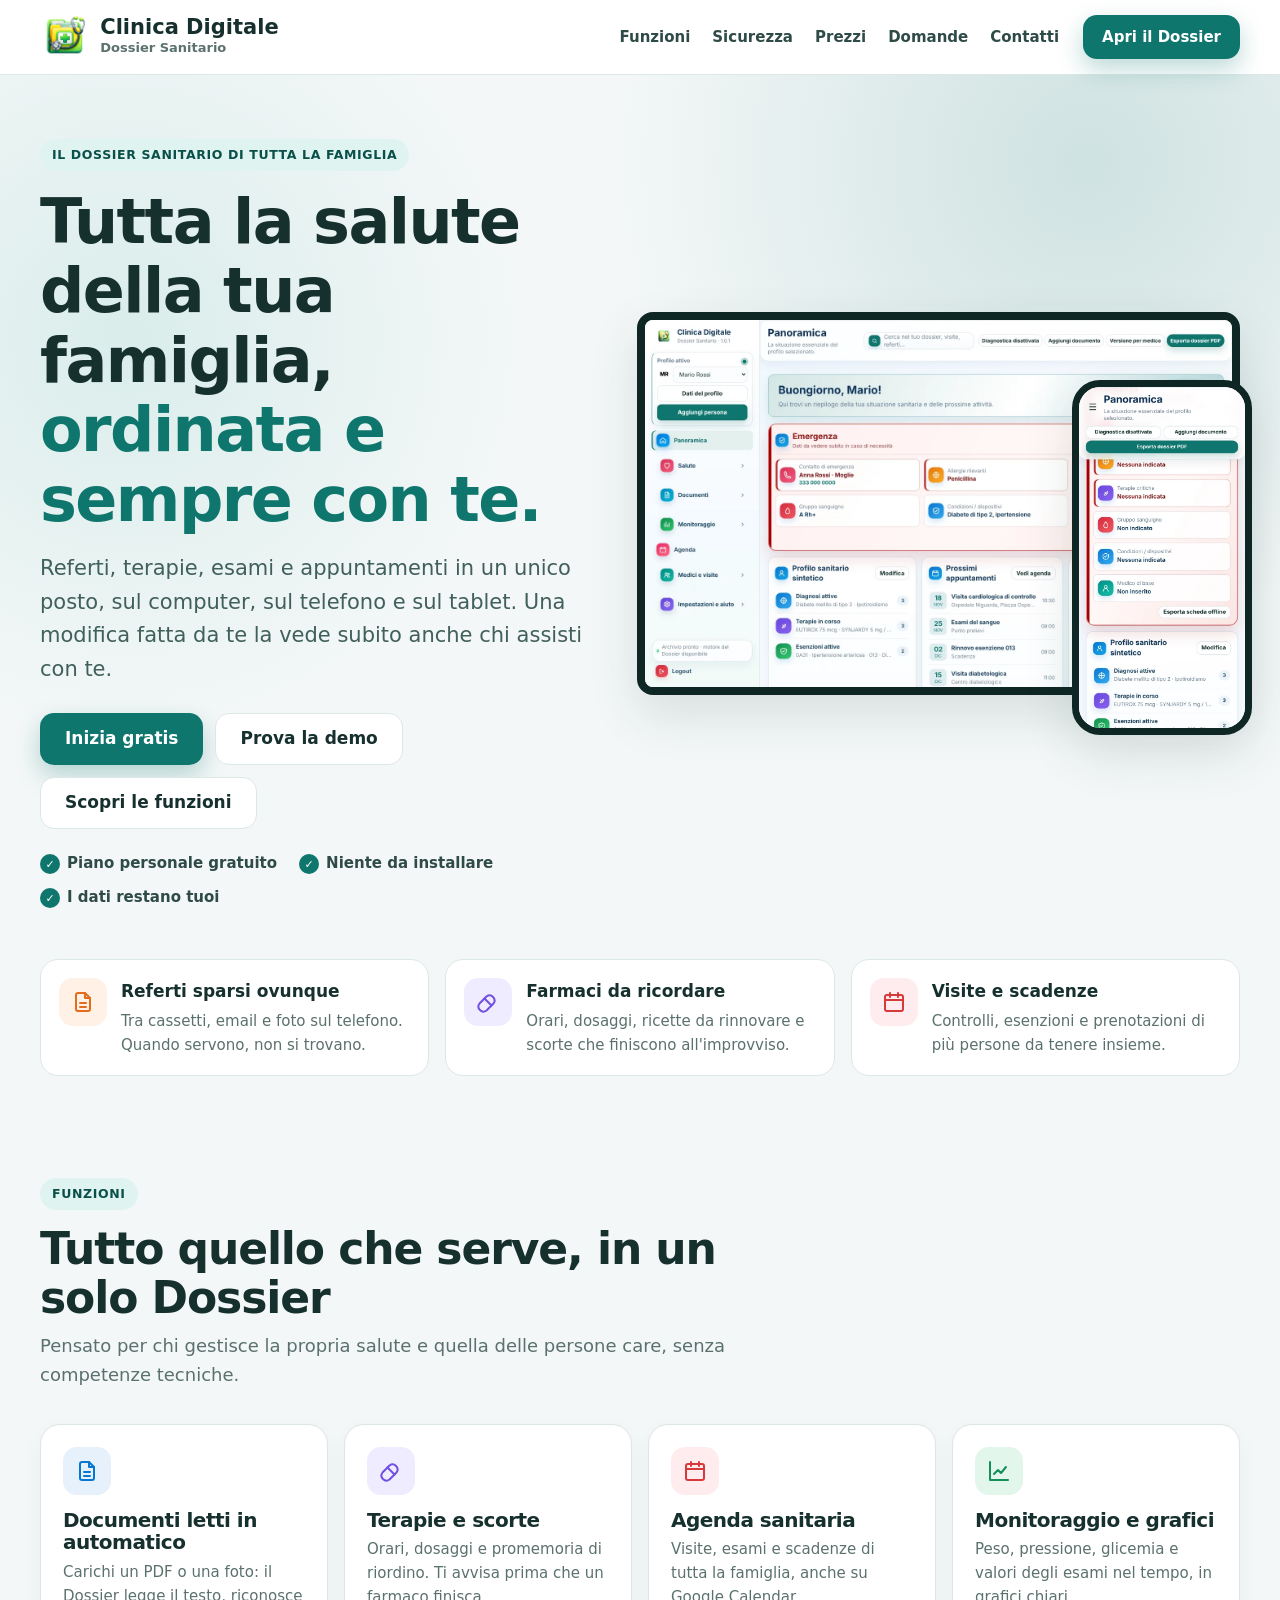
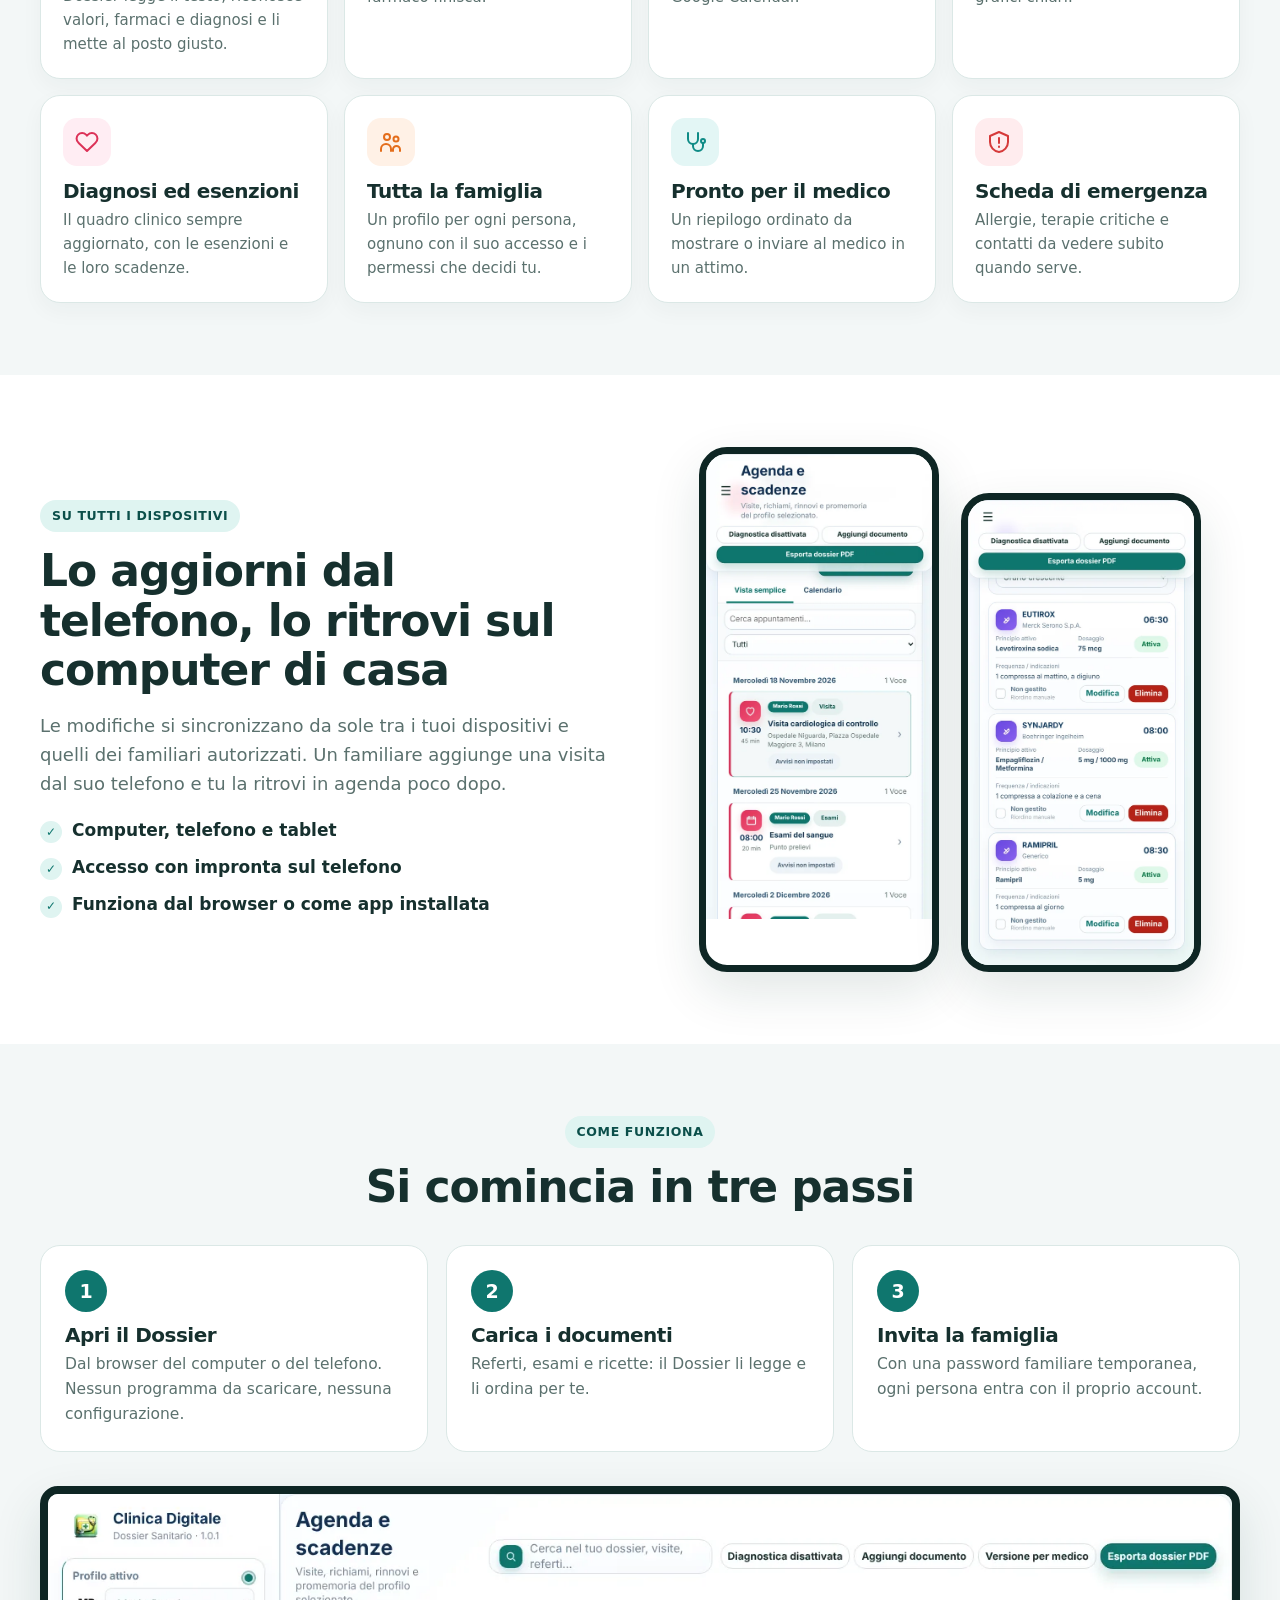
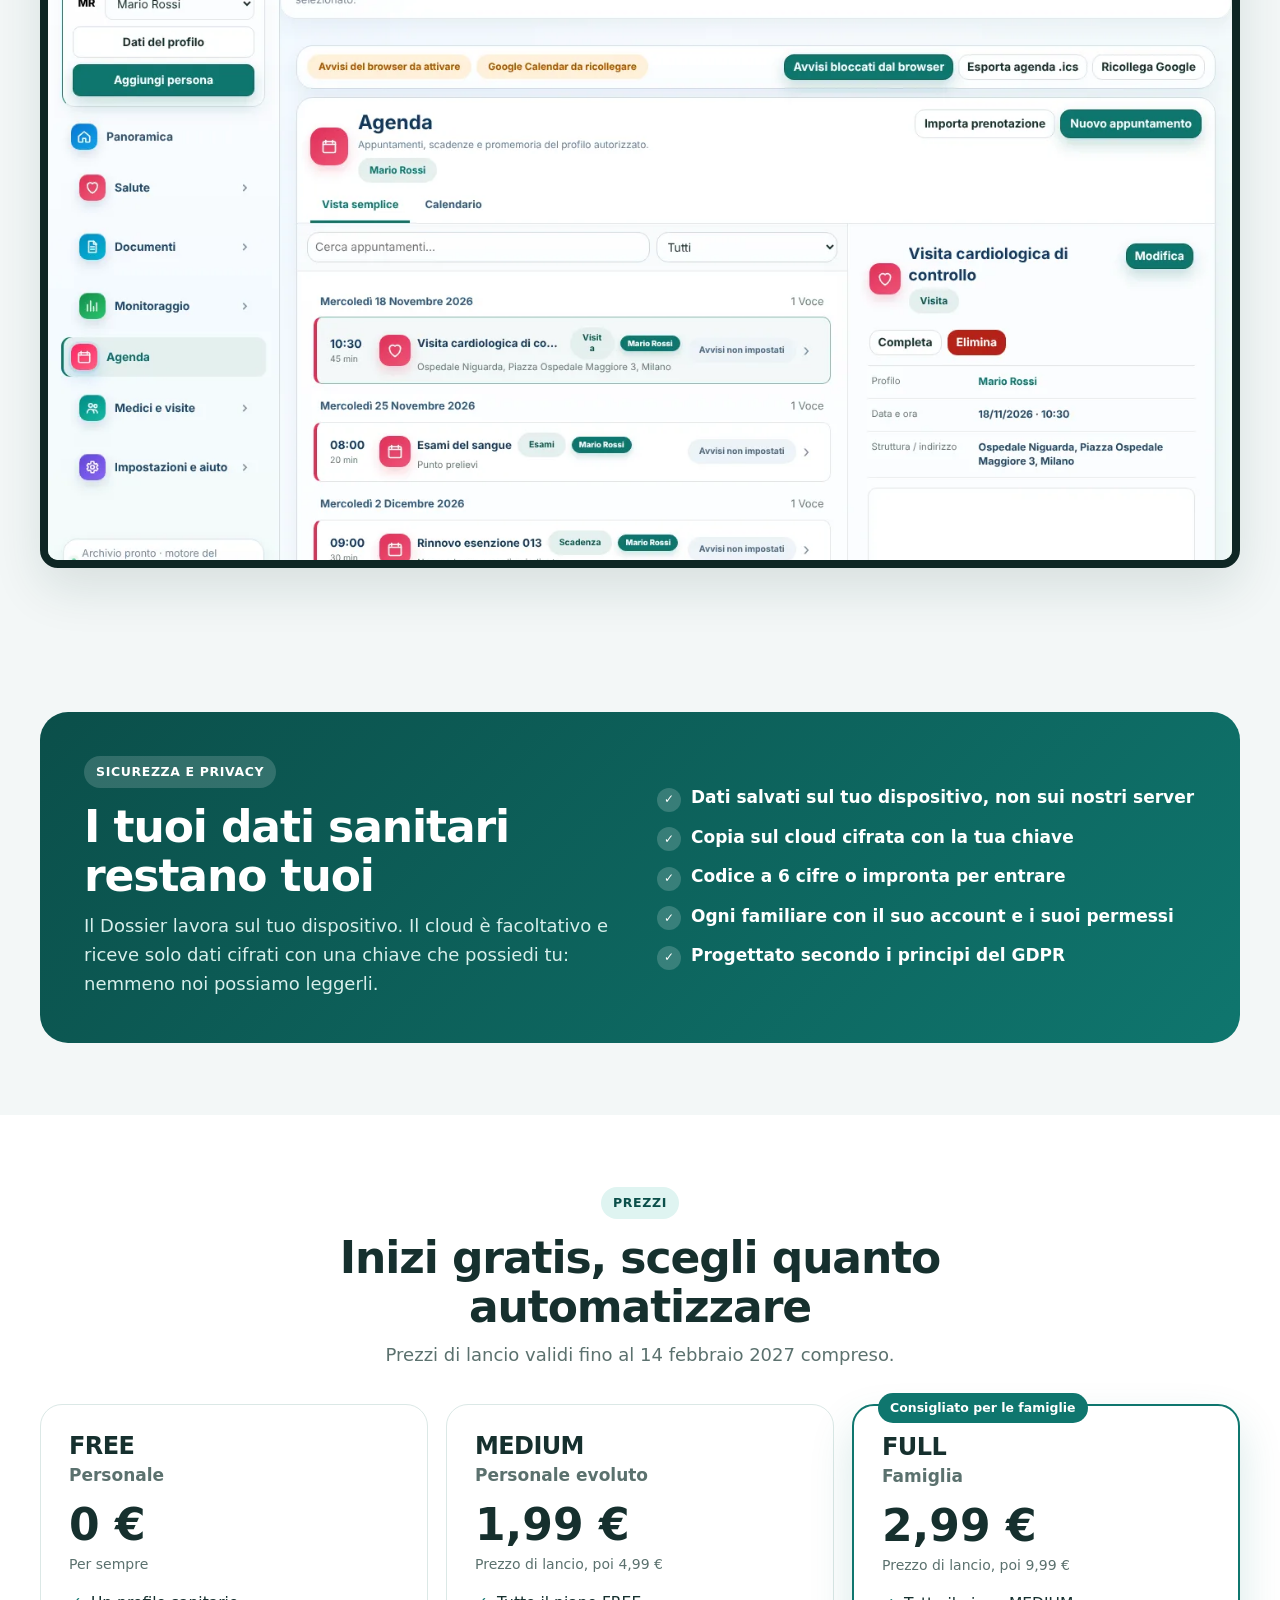
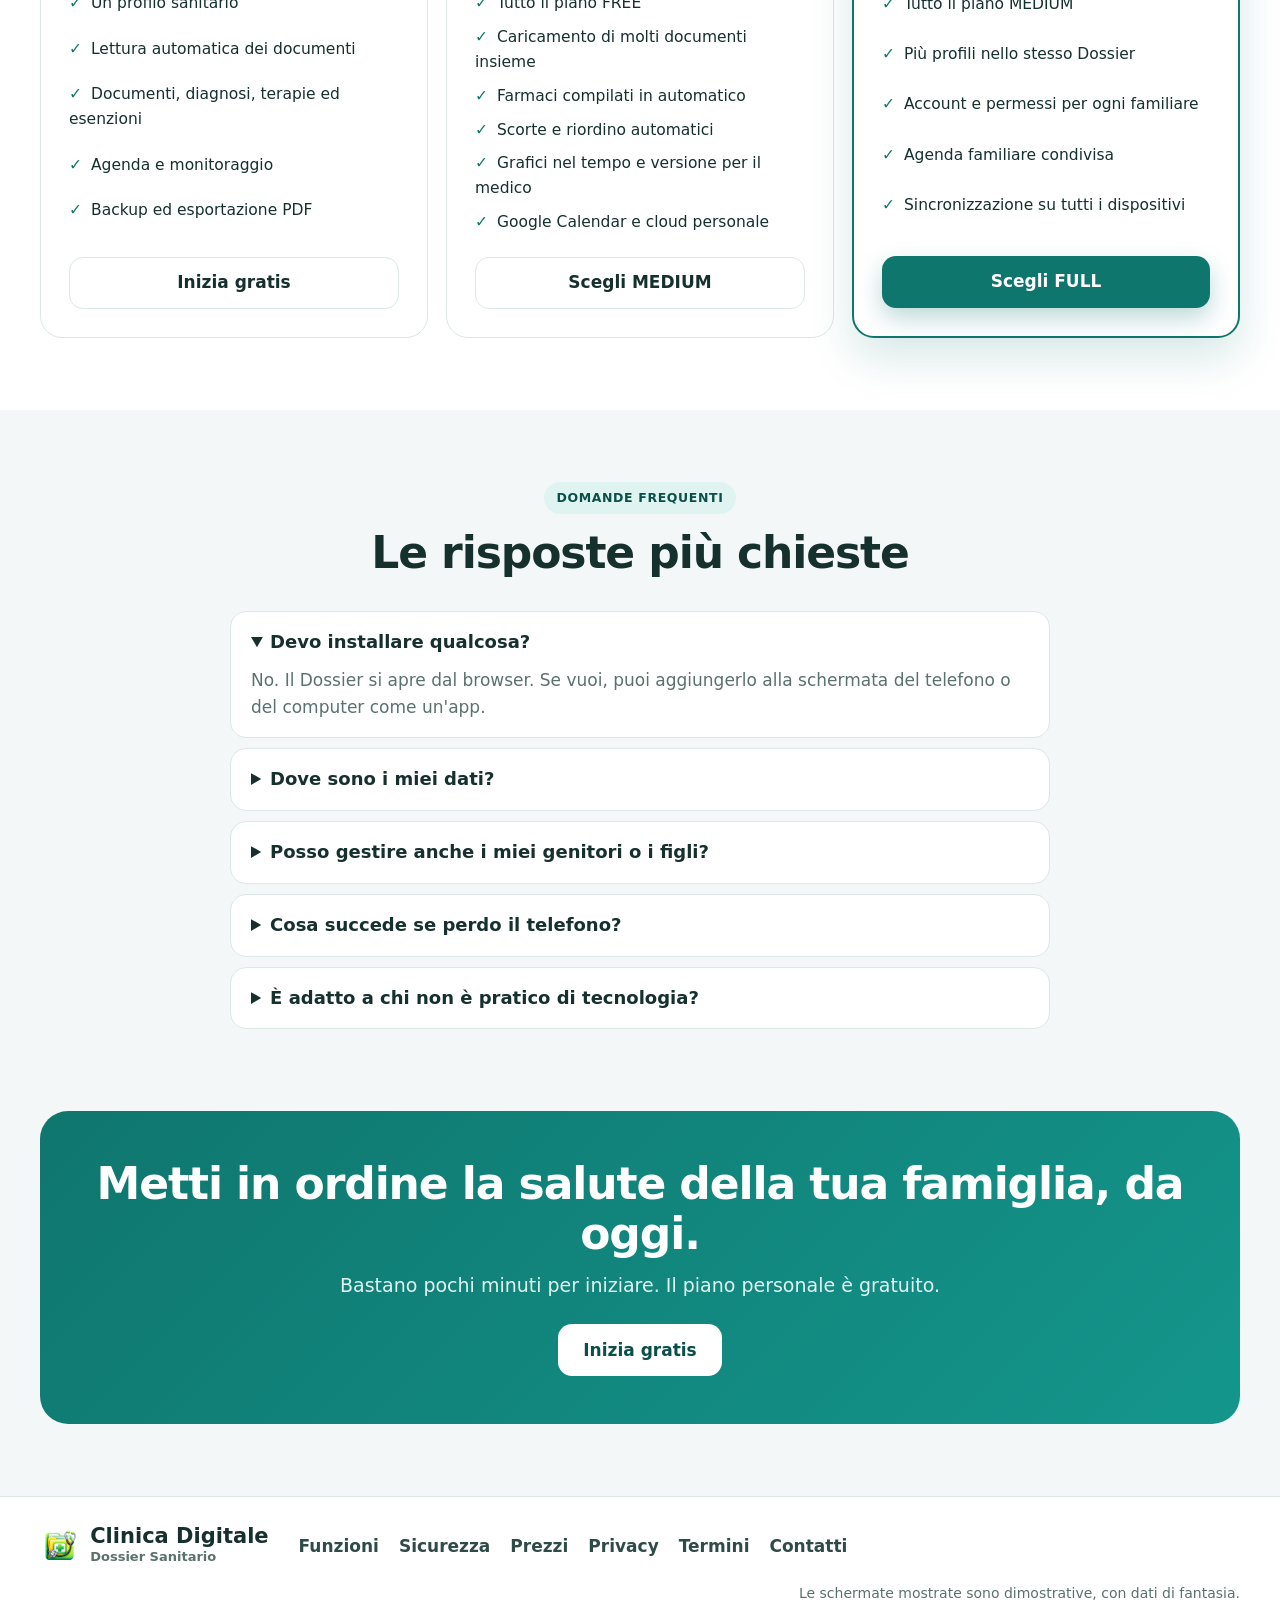
==== commit 63c347aa: "Demo del Dossier su /demo/, pulsante Prova la demo in home, schermate con Milano al posto di Pisa Co" ====
--- a/index.html
+++ b/index.html
@@ -50,6 +50,7 @@
       <p class="sottotitolo">Referti, terapie, esami e appuntamenti in un unico posto, sul computer, sul telefono e sul tablet. Una modifica fatta da te la vede subito anche chi assisti con te.</p>
       <div class="azioni">
         <a class="pulsante primario" href="https://app.dossiersanitario.it">Inizia gratis</a>
+        <a class="pulsante chiaro" href="demo/">Prova la demo</a>
         <a class="pulsante chiaro" href="funzioni.html">Scopri le funzioni</a>
       </div>
       <ul class="garanzie">
